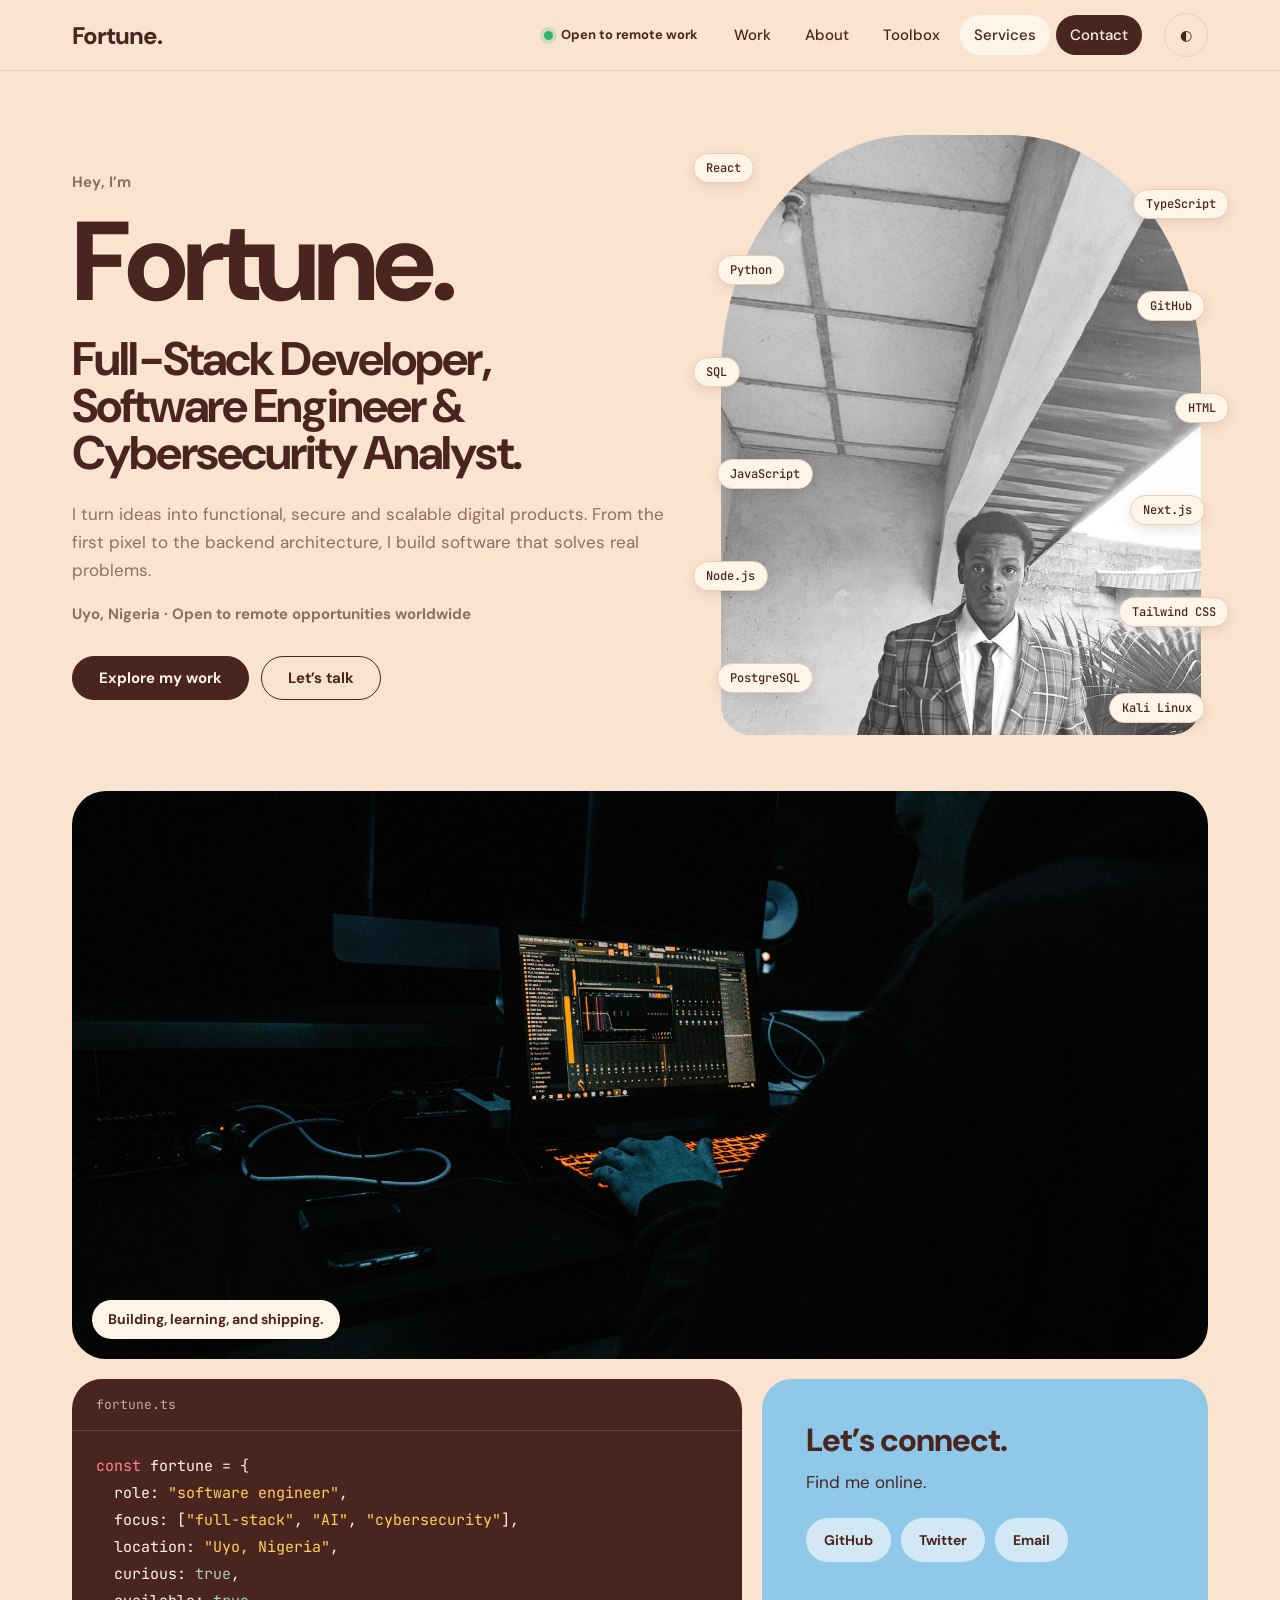
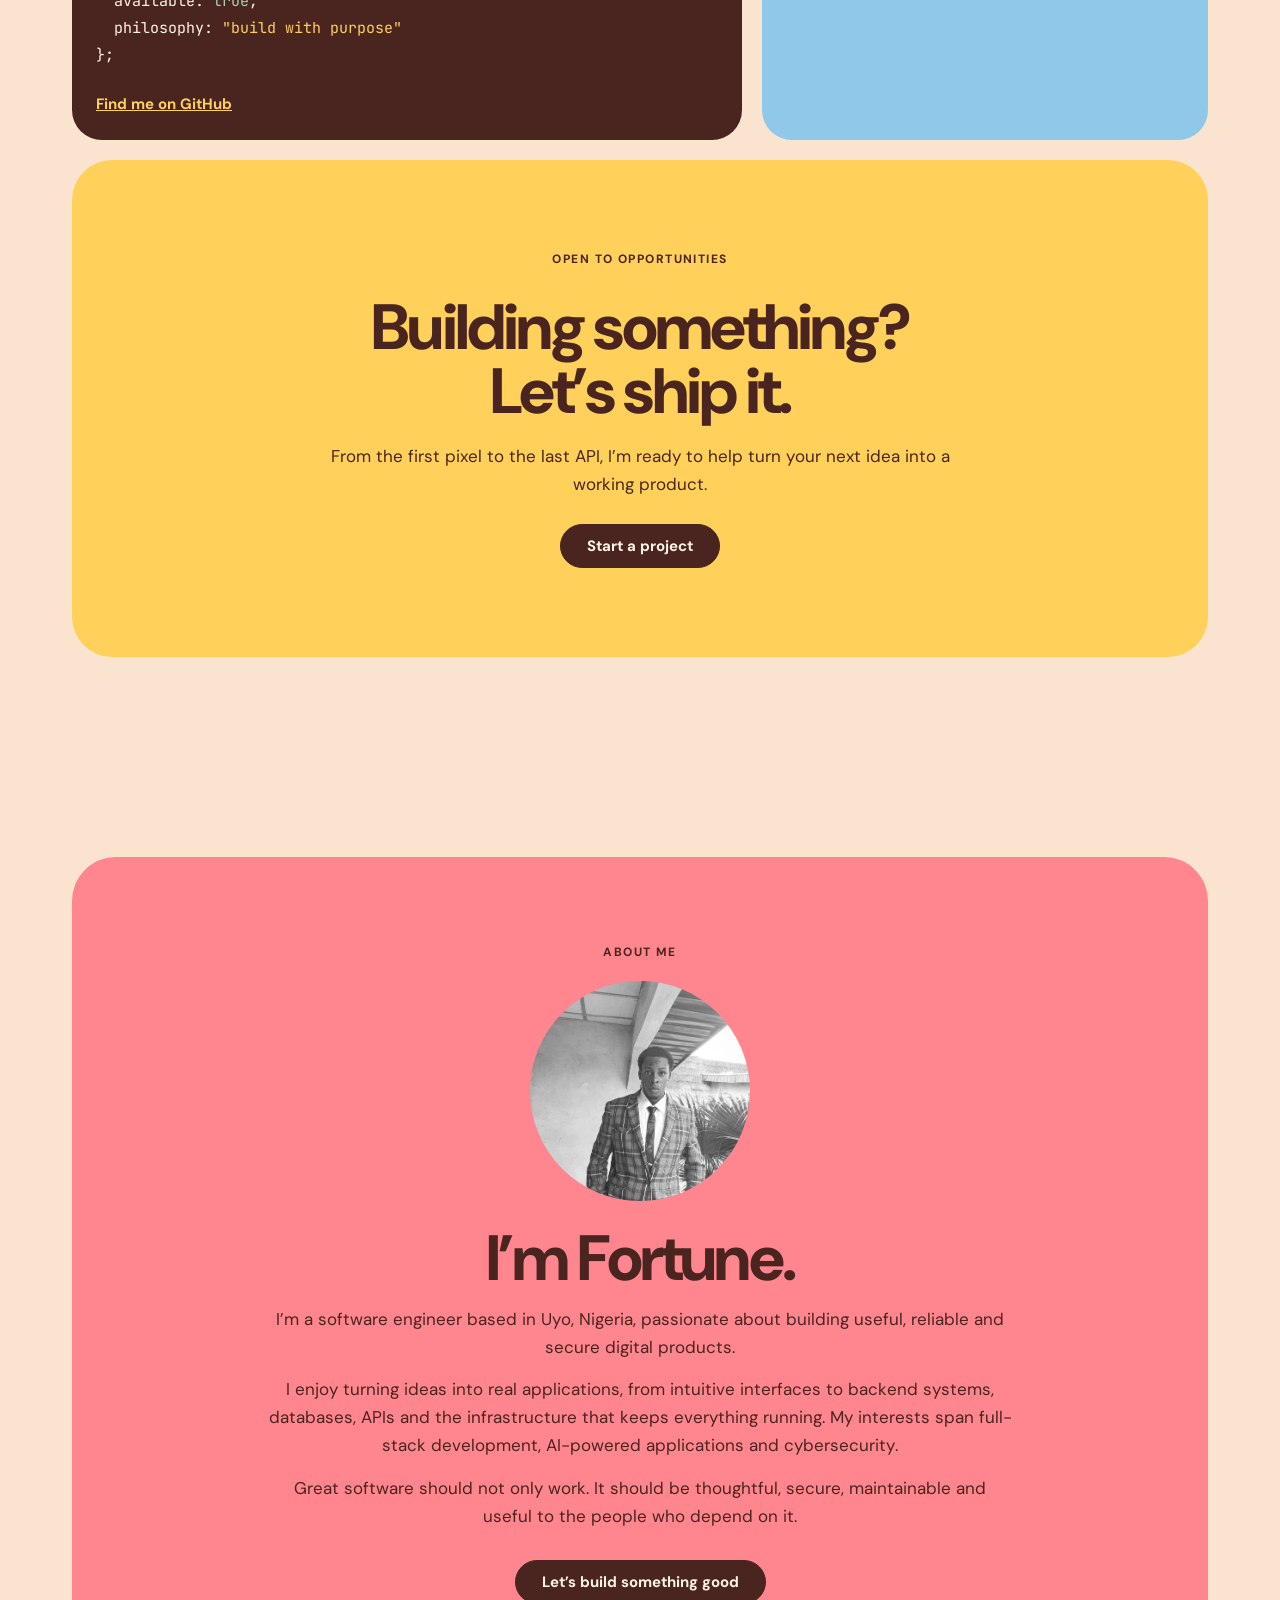
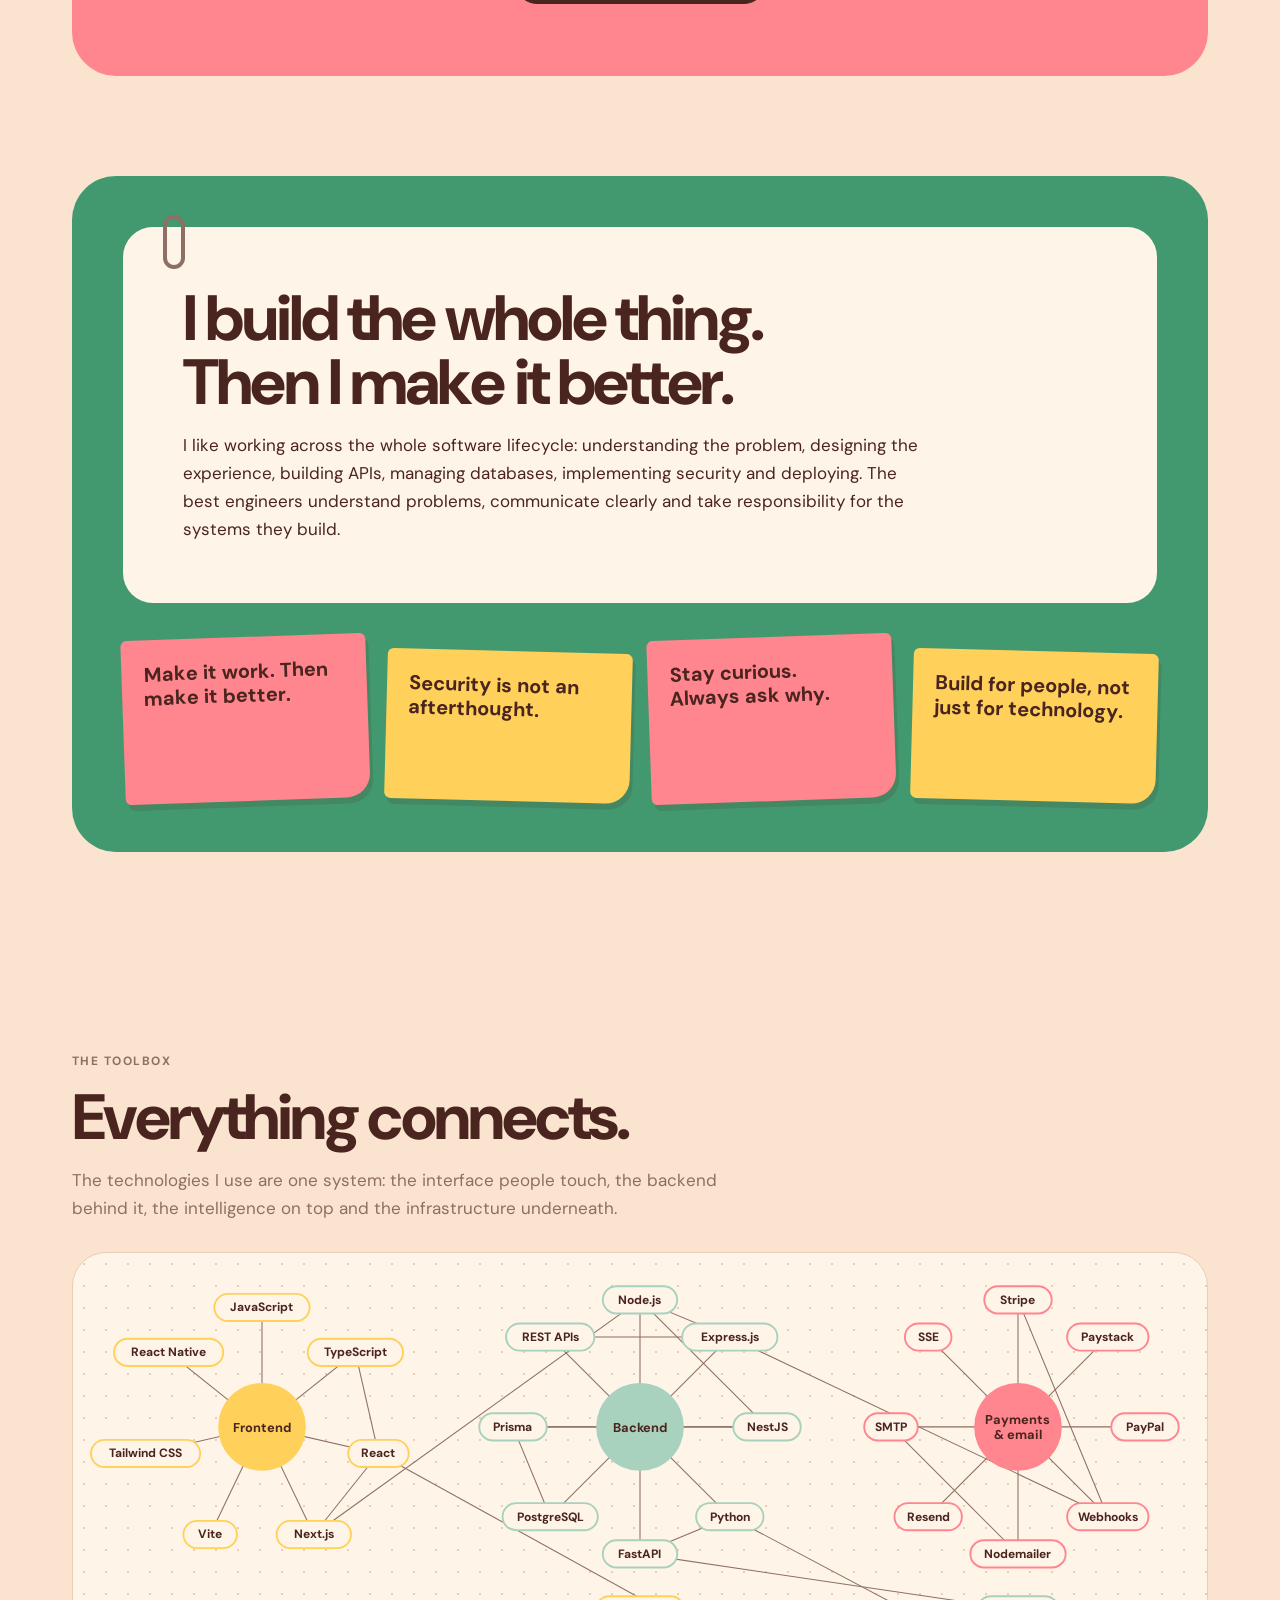
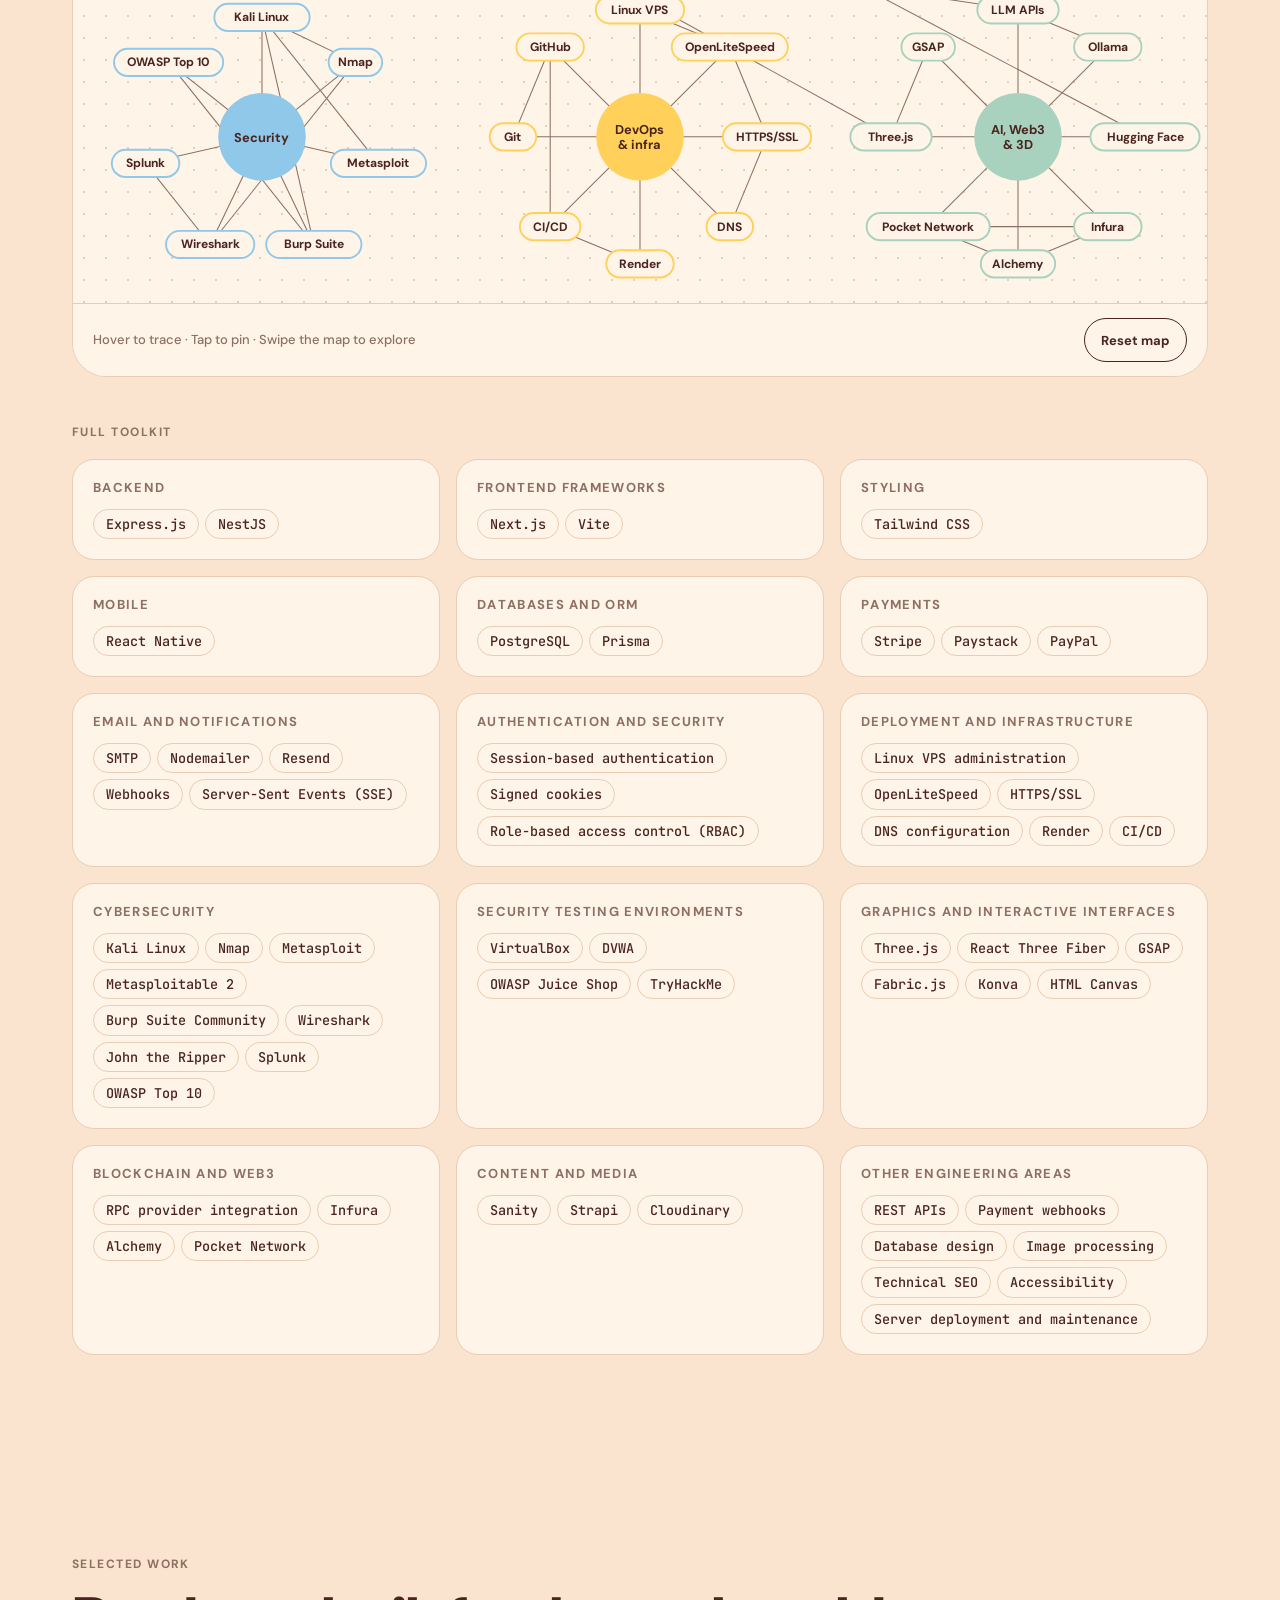
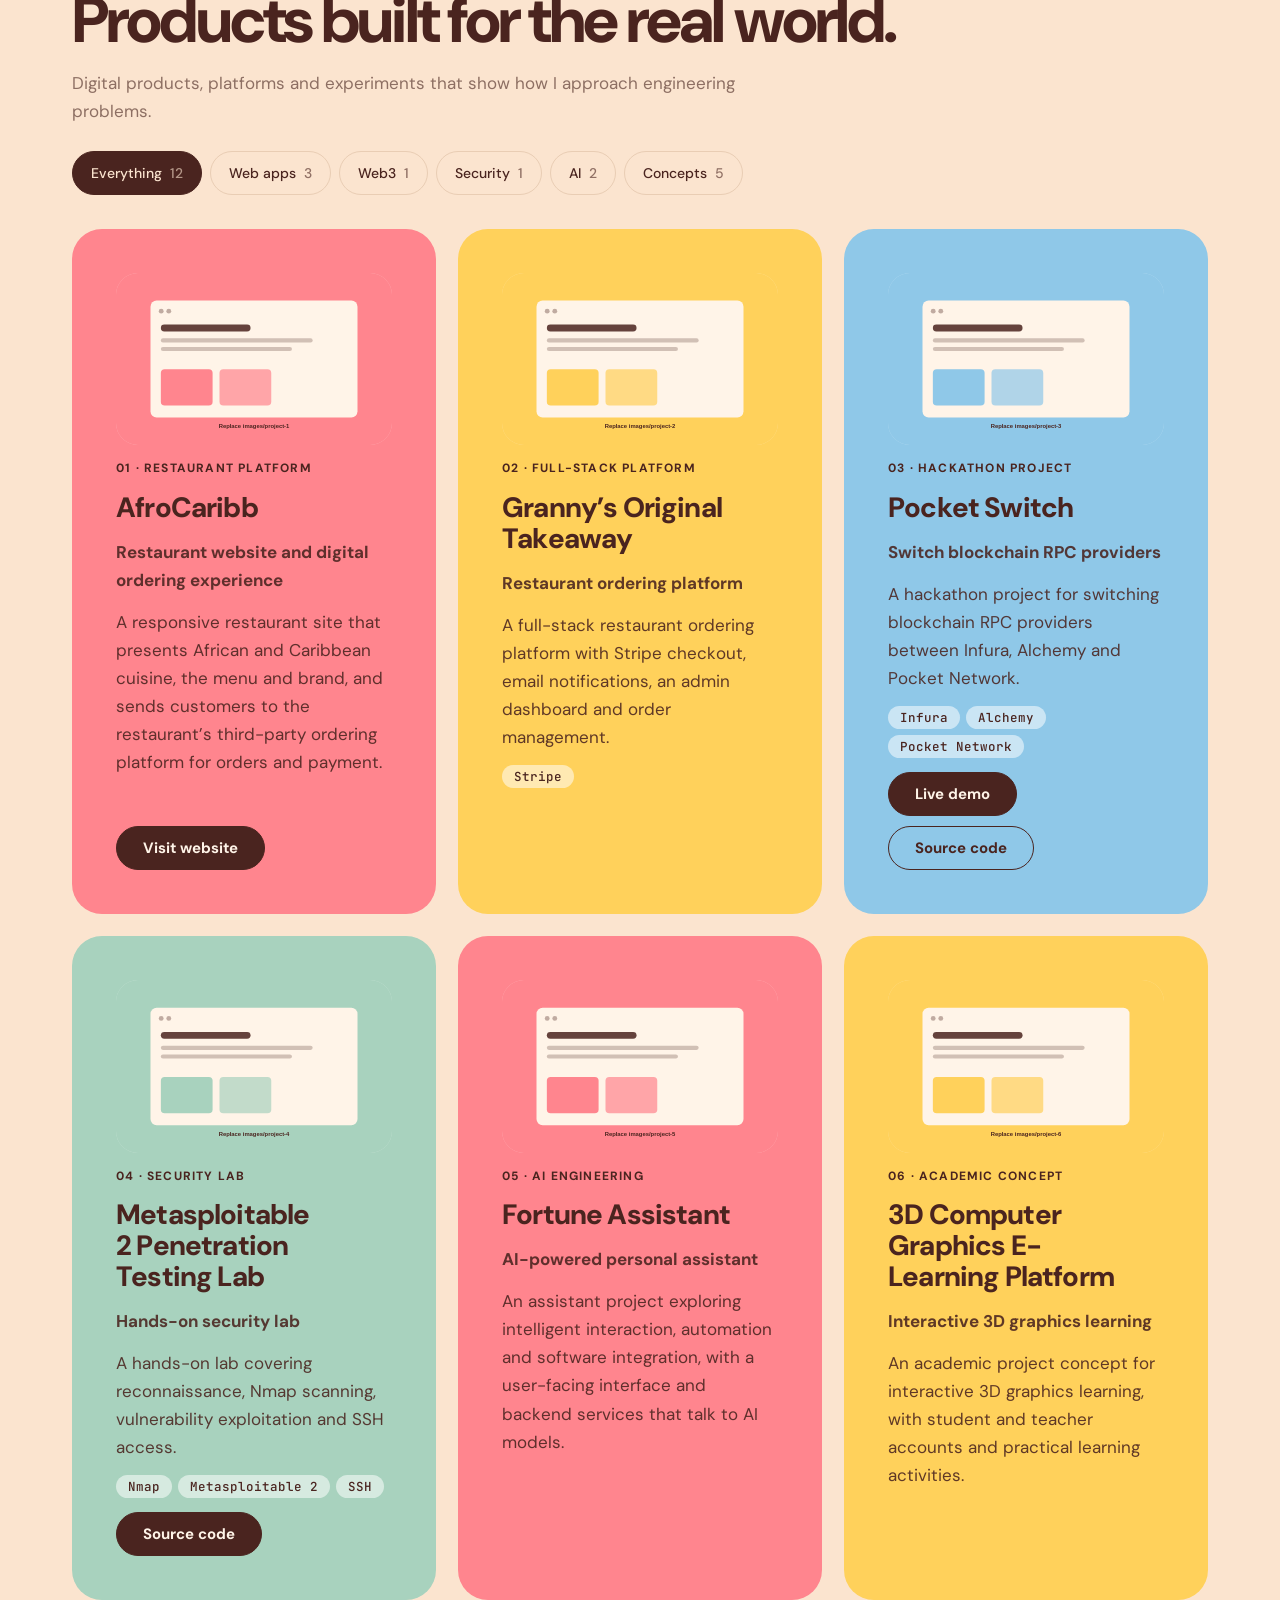
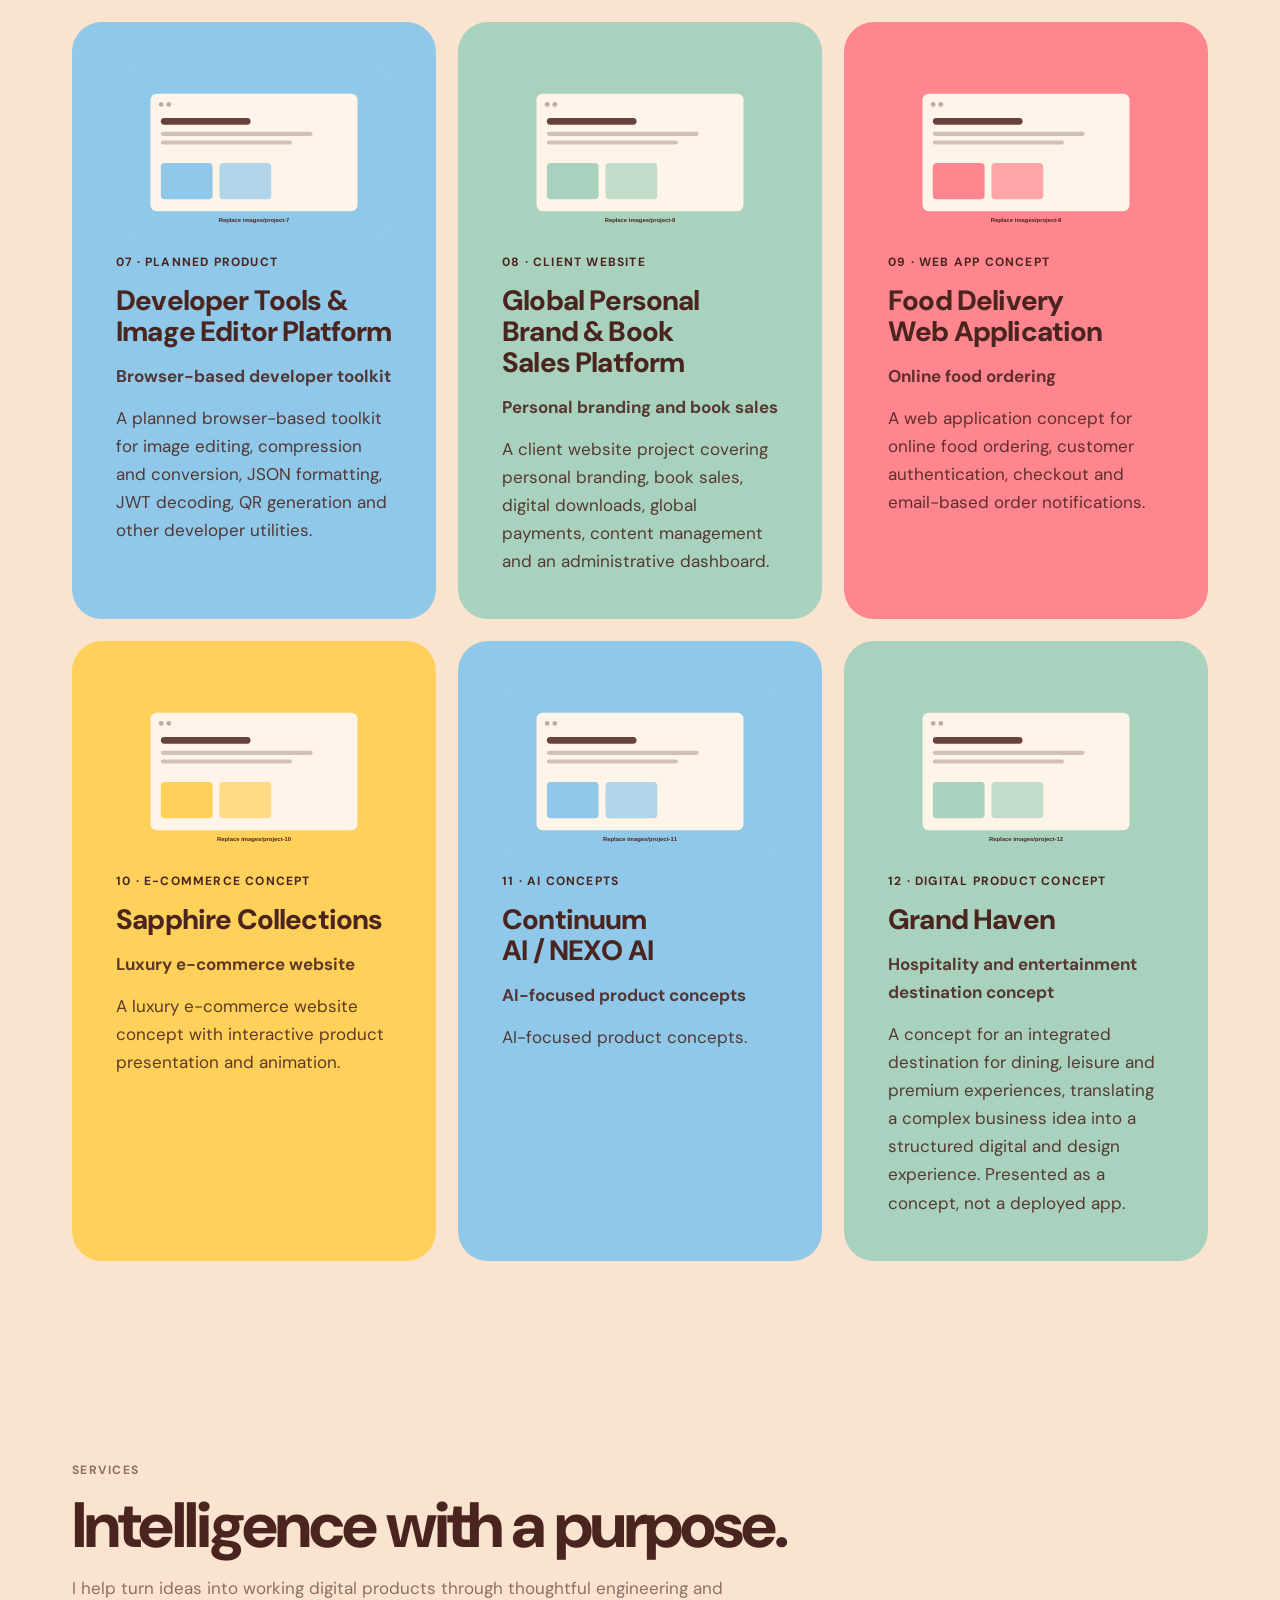
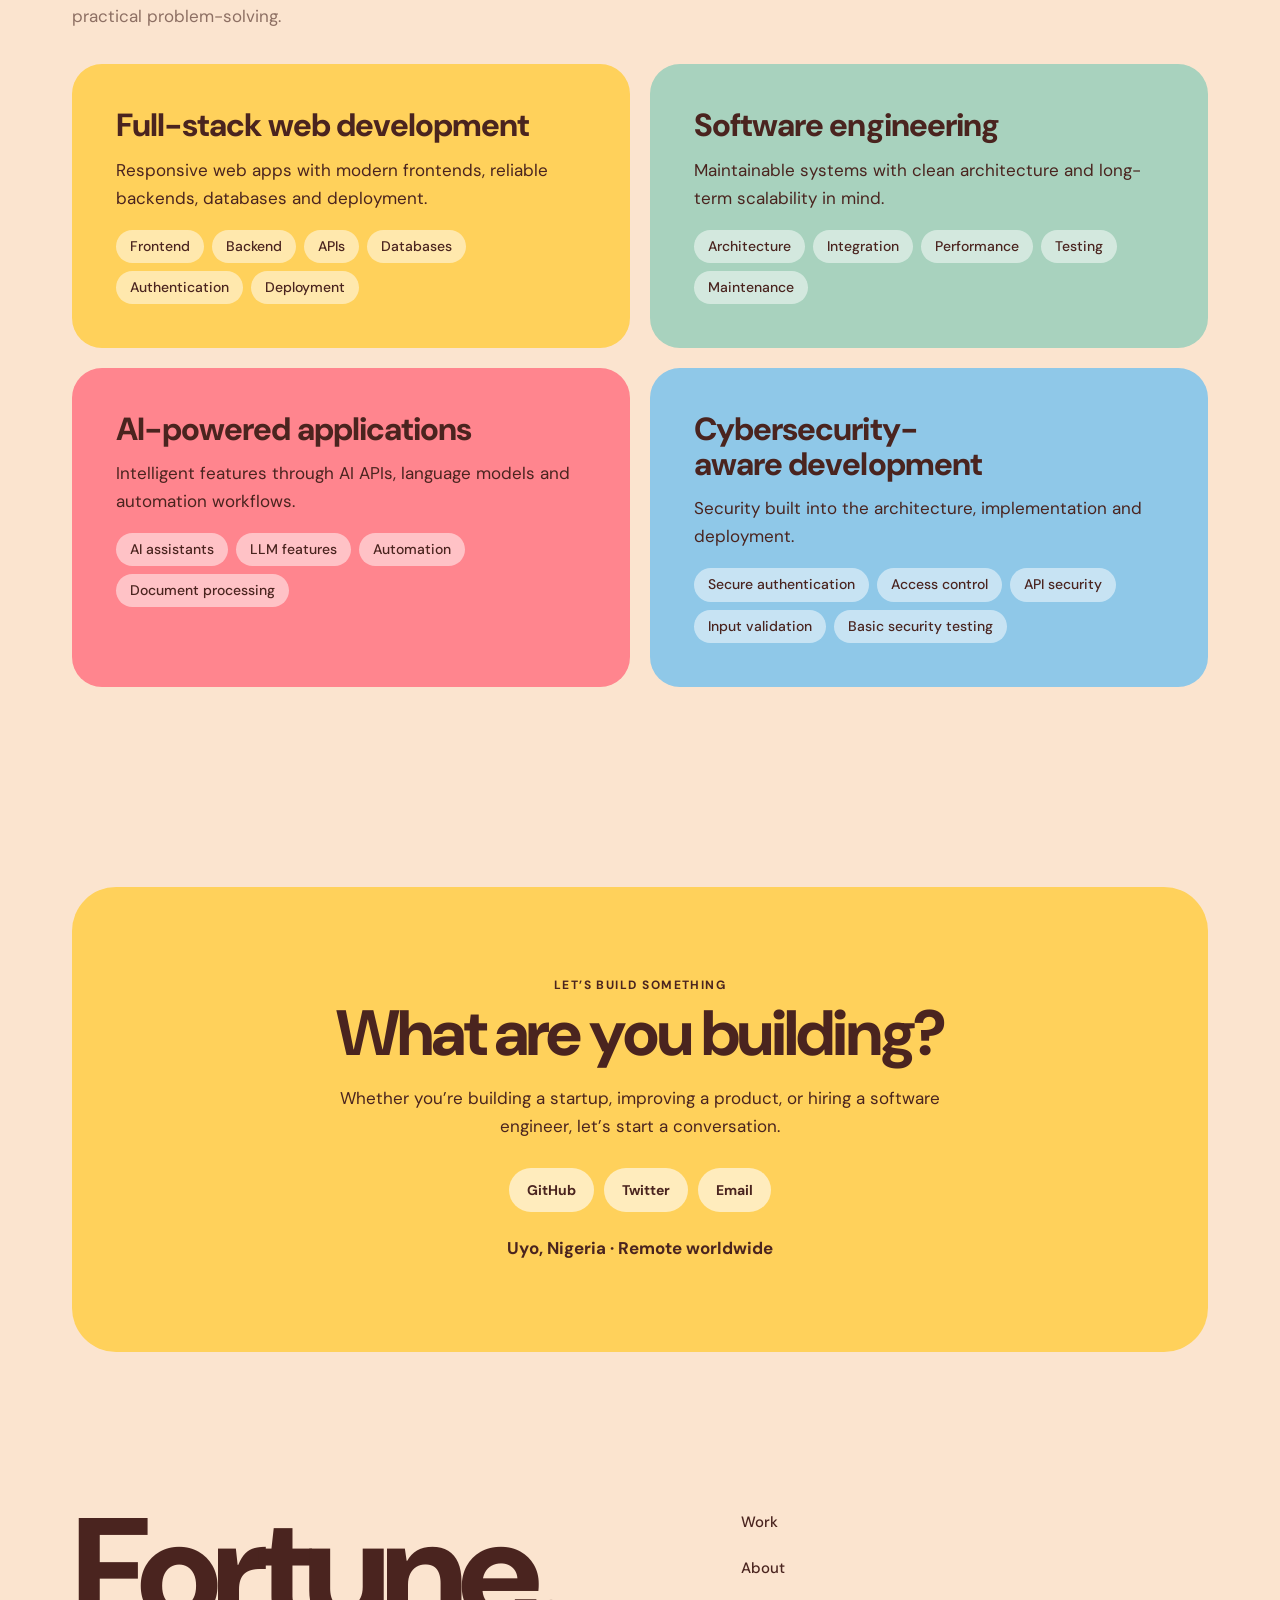
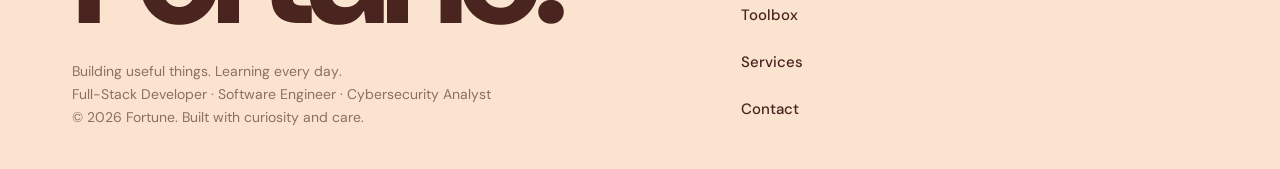
==== index.html @ 926fef52 "updated portfolio" ====
<!DOCTYPE html>
<html lang="en">
<head>
<meta charset="utf-8">
<meta name="viewport" content="width=device-width, initial-scale=1, viewport-fit=cover">
<title>Fortune | Software Engineer & Full-Stack Developer</title>
<meta name="description" content="Fortune is a software engineer based in Uyo, Nigeria, building useful digital products through full-stack development, software engineering, AI, and cybersecurity-aware development.">
<link rel="preconnect" href="https://fonts.googleapis.com">
<link rel="preconnect" href="https://fonts.gstatic.com" crossorigin>
<link href="https://fonts.googleapis.com/css2?family=DM+Sans:ital,opsz,wght@0,9..40,400;0,9..40,500;0,9..40,700;0,9..40,800;1,9..40,700&family=JetBrains+Mono:wght@400;500&display=swap" rel="stylesheet">
<link rel="icon" href="images/favicon.svg" type="image/svg+xml">
<link rel="stylesheet" href="css/styles.css">
</head>
<body>
<header><div class="wrap bar">
<a class="logo" href="#home">Fortune.</a>
<span class="avail"><i class="dot"></i><span class="t">Open to remote work</span></span>
<nav class="top" id="nav"><a href="#work">Work</a><a href="#about">About</a><a href="#toolbox">Toolbox</a><a href="#services">Services</a><a class="hi" href="#contact">Contact</a></nav>
<button class="tbtn" id="theme" aria-label="Toggle dark mode">◐</button>
<button class="menu" id="menu" aria-expanded="false" aria-controls="mp" aria-label="Open menu"><span class="bars" aria-hidden="true"><i></i><i></i><i></i></span></button>
</div></header>
<nav class="mpanel" id="mp" aria-label="Mobile"><a href="#work">Work <span>→</span></a><a href="#about">About <span>→</span></a><a href="#toolbox">Toolbox <span>→</span></a><a href="#services">Services <span>→</span></a><a href="#contact">Contact <span>→</span></a></nav>

<main id="home">
<section class="hero"><div class="wrap">
<div class="hg">
<div>
<p class="meta">Hey, I’m</p>
<h1>Fortune.<small>Full-Stack Developer, Software Engineer & Cybersecurity Analyst.</small></h1>
<p class="lede" style="margin-top:0">I turn ideas into functional, secure and scalable digital products. From the first pixel to the backend architecture, I build software that solves real problems.</p>
<p class="meta" style="margin-top:18px">Uyo, Nigeria · Open to remote opportunities worldwide</p>
<div class="cta"><a class="btn d" href="#work">Explore my work</a><a class="btn" href="#contact">Let’s talk</a></div>
</div>
<div class="pw"><div class="portrait"><img src="images/potrait.jpg" alt="Portrait of Fortune" width="800" height="1000"></div>
<span class="fl" aria-hidden="true">React</span><span class="fl" aria-hidden="true">TypeScript</span><span class="fl" aria-hidden="true">Python</span><span class="fl" aria-hidden="true">GitHub</span><span class="fl" aria-hidden="true">SQL</span><span class="fl" aria-hidden="true">HTML</span><span class="fl" aria-hidden="true">JavaScript</span><span class="fl" aria-hidden="true">Next.js</span><span class="fl" aria-hidden="true">Node.js</span><span class="fl" aria-hidden="true">Tailwind CSS</span><span class="fl" aria-hidden="true">PostgreSQL</span><span class="fl" aria-hidden="true">Kali Linux</span></div>
</div>
<div class="photo" style="margin-top:56px"><img src="images/laptopb.jpg" alt="Fortune working at a laptop" width="1600" height="800"><em>Building, learning, and shipping.</em></div>
<div class="row">
<div class="code"><div class="tab">fortune.ts</div><pre><span class="k">const</span> fortune = {
  role: <span class="s">"software engineer"</span>,
  focus: [<span class="s">"full-stack"</span>, <span class="s">"AI"</span>, <span class="s">"cybersecurity"</span>],
  location: <span class="s">"Uyo, Nigeria"</span>,
  curious: <span class="b">true</span>,
  available: <span class="b">true</span>,
  philosophy: <span class="s">"build with purpose"</span>
};</pre><a data-link="github" href="https://github.com/fortuneiwatt">Find me on GitHub</a></div>
<div class="card" style="background:var(--blue)"><h3>Let’s connect.</h3><p style="margin-top:10px">Find me online.</p><div class="soc" id="soc"></div></div>
</div>
<div class="big"><p class="eyebrow" style="color:var(--ci)">Open to opportunities</p><h2>Building something?<br>Let’s ship it.</h2><p>From the first pixel to the last API, I’m ready to help turn your next idea into a working product.</p><a class="btn d" href="#contact">Start a project</a></div>
</div></section>

<section id="about"><div class="wrap"><div class="about card">
<p class="eyebrow" style="color:var(--ci)">About me</p>
<div class="ap"><img src="images/portraitb.jpg" alt="Black-and-white portrait of Fortune" width="600" height="600"></div>
<h2>I’m Fortune.</h2>
<p>I’m a software engineer based in Uyo, Nigeria, passionate about building useful, reliable and secure digital products.</p>
<p>I enjoy turning ideas into real applications, from intuitive interfaces to backend systems, databases, APIs and the infrastructure that keeps everything running. My interests span full-stack development, AI-powered applications and cybersecurity.</p>
<p>Great software should not only work. It should be thoughtful, secure, maintainable and useful to the people who depend on it.</p>
<div class="cta" style="justify-content:center"><a class="btn d" href="#contact">Let’s build something good</a></div>
</div></div></section>

<section style="padding-top:0"><div class="wrap"><div class="gband">
<div class="letter"><h2>I build the whole thing. Then I make it better.</h2>
<p>I like working across the whole software lifecycle: understanding the problem, designing the experience, building APIs, managing databases, implementing security and deploying. The best engineers understand problems, communicate clearly and take responsibility for the systems they build.</p></div>
<div class="notes"><div class="note">Make it work. Then make it better.</div><div class="note">Security is not an afterthought.</div><div class="note">Stay curious. Always ask why.</div><div class="note">Build for people, not just for technology.</div></div>
</div></div></section>

<section id="toolbox"><div class="wrap">
<p class="eyebrow">The toolbox</p><h2>Everything connects.</h2>
<p class="lede">The technologies I use are one system: the interface people touch, the backend behind it, the intelligence on top and the infrastructure underneath.</p>
<div class="mapbox"><div class="mscroll"><svg class="map" id="map" viewBox="0 0 1000 640" role="group" aria-label="Technology map"></svg></div>
<div class="mhint"><span>Hover to trace · Tap to pin · Swipe the map to explore</span><button class="chip" id="reset">Reset map</button></div></div>
</div></section>

<section id="work"><div class="wrap">
<p class="eyebrow">Selected work</p><h2>Products built for the real world.</h2>
<p class="lede">Digital products, platforms and experiments that show how I approach engineering problems.</p>
<div class="pgrid" id="pg"></div>
</div></section>

<section id="services"><div class="wrap">
<p class="eyebrow">Services</p><h2>Intelligence with a purpose.</h2>
<p class="lede">I help turn ideas into working digital products through thoughtful engineering and practical problem-solving.</p>
<div class="sgrid" id="sg"></div>
</div></section>

<section id="contact"><div class="wrap"><div class="contact">
<p class="eyebrow" style="color:var(--ci)">Let’s build something</p>
<h2>What are you building?</h2>
<p>Whether you’re building a startup, improving a product, or hiring a software engineer, let’s start a conversation.</p>
<div class="soc" id="soc2"></div>
<p style="margin-top:22px;font-weight:700">Uyo, Nigeria · Remote worldwide</p>
</div></div></section>
</main>

<footer><div class="wrap"><div><div class="big2">Fortune.</div><small>Building useful things. Learning every day.<br>Full-Stack Developer · Software Engineer · Cybersecurity Analyst<br>© 2026 Fortune. Built with curiosity and care.</small></div>
<nav><a href="#work">Work</a><a href="#about">About</a><a href="#toolbox">Toolbox</a><a href="#services">Services</a><a href="#contact">Contact</a></nav></div></footer>

<script src="js/main.js" defer></script>
</body>
</html>
---- css/styles.css ----
:root{--bg:#FBE4CF;--surface:#FFF4E8;--ink:#4A241F;--mute:#8D6F63;--line:#E9CDB4;--pink:#FF858E;--yel:#FFD15B;--grn:#42996F;--mint:#A8D2BE;--blue:#8FC8E8;--ci:#4A241F;--cc:#FFF4E8;
--sans:"DM Sans",system-ui,sans-serif;--mono:"JetBrains Mono",ui-monospace,monospace;--w:1200px;
box-sizing:border-box;padding-bottom:env(safe-area-inset-bottom,0px)}
@media(prefers-color-scheme:dark){:root:not([data-theme="light"]){--bg:#1d100e;--surface:#2b1916;--ink:#FFF0E2;--mute:#c4a99b;--line:#4a2e29}}
:root[data-theme="dark"]{--bg:#1d100e;--surface:#2b1916;--ink:#FFF0E2;--mute:#c4a99b;--line:#4a2e29}
*,*::before,*::after{box-sizing:border-box}
html{scroll-behavior:smooth;scroll-padding-top:calc(84px + env(safe-area-inset-top,0px));height:100%}
body{margin:0;background:var(--bg);color:var(--ink);font:400 17px/1.65 var(--sans);-webkit-font-smoothing:antialiased;min-height:100%;overflow-x:hidden}
body::before{content:"";position:fixed;inset:0 0 auto;height:env(safe-area-inset-top,0px);z-index:40;background:var(--bg)}
a{color:inherit}img,svg{max-width:100%}p{margin:0}
h1,h2,h3{margin:0;font-weight:800;line-height:1;letter-spacing:-.045em}
h2{font-size:clamp(34px,6vw,64px)}h3{font-size:clamp(24px,3vw,32px);letter-spacing:-.03em;line-height:1.1}
.wrap{max-width:var(--w);margin:0 auto;padding:0 20px}
section{padding:clamp(48px,8vw,100px) 0}
.eyebrow{font-size:12px;font-weight:700;letter-spacing:.12em;text-transform:uppercase;color:var(--mute);margin-bottom:14px}
.lede{color:var(--mute);max-width:58ch;margin-top:16px}
:focus-visible{outline:3px solid var(--ink);outline-offset:3px;border-radius:8px}
.btn{display:inline-flex;align-items:center;justify-content:center;gap:8px;min-height:48px;padding:0 26px;border-radius:999px;border:1.5px solid var(--ink);background:none;color:var(--ink);font:700 15px var(--sans);text-decoration:none;cursor:pointer;transition:transform .2s,background .2s}
.btn:hover{transform:translateY(-2px)}.btn.d{background:var(--ci);color:var(--cc);border-color:var(--ci)}
.btn.off{opacity:.55;border-style:dashed;cursor:not-allowed}
.card{border-radius:30px;padding:clamp(24px,4vw,44px);color:var(--ci);transition:transform .25s}
.card:hover{transform:translateY(-4px)}
/* header */
header{position:sticky;top:env(safe-area-inset-top,0px);z-index:30;background:var(--bg);border-bottom:1px solid var(--line)}
.bar{display:flex;align-items:center;gap:22px;height:70px}
.logo{font:800 24px var(--sans);letter-spacing:-.04em;text-decoration:none;margin-right:auto}
nav{display:flex;gap:6px}nav a{text-decoration:none;font-weight:500;font-size:15px;padding:8px 14px;border-radius:999px}
nav a:hover,nav a.on{background:var(--surface)}nav a.hi{background:var(--ci);color:var(--cc)}
.avail{display:flex;align-items:center;gap:8px;font-size:13px;font-weight:700}
.dot{width:9px;height:9px;border-radius:50%;background:#2fb36a;box-shadow:0 0 0 4px #2fb36a33}
.tbtn,.menu{background:none;border:1.5px solid var(--line);border-radius:999px;height:42px;min-width:42px;color:var(--ink);cursor:pointer;font:700 14px var(--sans)}
.menu{display:none;padding:0 18px;border-color:var(--ink)}
.mpanel{display:none}
/* hero */
.hero{padding-top:clamp(28px,5vw,64px)}
.hg{display:grid;grid-template-columns:1.1fr .9fr;gap:40px;align-items:center}
.meta{font-weight:700;font-size:15px;color:var(--mute)}
h1{font-size:clamp(52px,9vw,112px);margin:12px 0 22px}
h1 small{display:block;font-size:.42em;letter-spacing:-.04em;margin-top:18px;font-weight:700}
.cta{display:flex;gap:12px;flex-wrap:wrap;margin-top:30px}
.pw{position:relative;max-width:480px;margin-inline:auto;width:100%}
.portrait{aspect-ratio:4/5;border-radius:40% 40% 30px 30px;background:var(--yel);display:grid;place-items:center;color:var(--ci);font-weight:700;text-align:center;padding:20px}
.portrait span,.slot span{border:2px dashed currentColor;padding:10px 16px;border-radius:14px;font-size:14px}
.fl{position:absolute;background:var(--surface);border:1px solid var(--line);border-radius:999px;padding:8px 14px;font:500 13px var(--mono);animation:fl 5s ease-in-out infinite}
.fl:nth-of-type(1){top:6%;left:-4%}.fl:nth-of-type(2){top:22%;right:-6%;animation-delay:-1s}.fl:nth-of-type(3){bottom:30%;left:-8%;animation-delay:-2s}.fl:nth-of-type(4){bottom:10%;right:-3%;animation-delay:-3s}
@keyframes fl{50%{transform:translateY(-8px)}}
.photo{aspect-ratio:16/8;border-radius:34px;background:var(--mint);display:grid;place-items:center;position:relative;color:var(--ci);font-weight:700}
.photo em{position:absolute;left:20px;bottom:20px;background:var(--surface);color:var(--ink);font-style:normal;font-size:14px;padding:8px 16px;border-radius:999px}
.row{display:grid;grid-template-columns:1.2fr .8fr;gap:20px;margin-top:20px}
.code{background:var(--ink);color:#FFF4E8;font:400 15px/1.8 var(--mono);border-radius:30px;padding:0}
:root:not([data-theme="dark"]) .code{background:#4A241F}
.code .tab{padding:14px 24px;border-bottom:1px solid #ffffff22;color:#c9aa9c;font-size:13px}
.code pre{margin:0;padding:22px 24px;overflow-x:auto;font:inherit}
.k{color:#FF858E}.s{color:#FFD15B}.b{color:#A8D2BE}.c{color:#c9aa9c}
.code a{display:inline-block;margin:0 24px 22px;color:#FFD15B;font-weight:700;font-family:var(--sans)}
.soc{display:flex;gap:10px;flex-wrap:wrap;margin-top:22px}
.soc a{min-height:44px;padding:0 18px;border-radius:999px;background:#ffffff99;display:inline-flex;align-items:center;font-weight:700;font-size:14px;text-decoration:none;color:var(--ci)}
.soc a.off{border:1.5px dashed var(--ci);background:none;opacity:.7}
.big{background:var(--yel);text-align:center;padding:clamp(40px,7vw,90px) 24px;margin-top:20px;border-radius:40px}
.big h2{margin:6px 0 18px}.big p{max-width:52ch;margin:0 auto 26px}
/* about */
.about{background:var(--pink);text-align:center;border-radius:44px;padding:clamp(32px,6vw,72px) clamp(20px,5vw,64px)}
.ap{width:clamp(150px,22vw,220px);aspect-ratio:1;border-radius:50%;background:var(--yel);margin:18px auto 26px;display:grid;place-items:center;font-weight:700;font-size:13px;padding:14px}
.about p{max-width:62ch;margin:14px auto 0}
.about h2{margin-top:6px}
/* principles */
.gband{background:var(--grn);border-radius:44px;padding:clamp(20px,4vw,56px)}
.letter{background:#FFF4E8;color:#4A241F;border-radius:30px;padding:clamp(24px,5vw,60px);position:relative}
.letter::before{content:"";position:absolute;top:-12px;left:40px;width:22px;height:54px;border:4px solid #8D6F63;border-radius:12px}
.letter h2{max-width:14ch}.letter p{max-width:62ch;margin-top:16px}
.notes{display:grid;grid-template-columns:repeat(4,1fr);gap:18px;margin-top:34px}
.note{padding:22px;min-height:150px;border-radius:6px 6px 24px 6px;font-weight:700;font-size:20px;line-height:1.2;color:#4A241F;box-shadow:3px 6px 0 #4A241F26}
.note:nth-child(odd){background:var(--pink);transform:rotate(-2deg)}.note:nth-child(even){background:var(--yel);transform:rotate(1.5deg);margin-top:14px}
/* toolbox */
.mapbox{background:var(--surface);border:1px solid var(--line);border-radius:34px;overflow:hidden;margin-top:30px;background-image:radial-gradient(var(--line) 1.4px,transparent 1.4px);background-size:22px 22px}
.mscroll{overflow-x:auto;-webkit-overflow-scrolling:touch}
svg.map{display:block;width:100%;min-width:780px;height:auto}
.mhint{display:flex;justify-content:space-between;align-items:center;gap:12px;flex-wrap:wrap;padding:14px 20px;border-top:1px solid var(--line);font-size:13px;color:var(--mute);font-weight:500;background:var(--surface)}
.chip{border:1.5px solid var(--ink);background:none;border-radius:999px;padding:6px 16px;font:700 13px var(--sans);color:var(--ink);cursor:pointer;min-height:36px}
.map [data-id]{cursor:pointer;transition:opacity .2s}.map .dim{opacity:.14}.map line{stroke:var(--mute);stroke-width:1.4;transition:opacity .2s,stroke-width .2s}
.map line.hl{stroke:var(--ink);stroke-width:2.6}.map text{font:700 13px var(--sans);fill:var(--ink);text-anchor:middle;dominant-baseline:central;pointer-events:none}
.map .cn text{fill:#4A241F;font-size:15px}.map .pin rect,.map .pin circle{stroke:var(--ink);stroke-width:3}
/* projects */
.pgrid{display:grid;grid-template-columns:repeat(2,1fr);gap:22px;margin-top:34px}
.pc{display:flex;flex-direction:column;gap:14px}
.pc:nth-child(1){background:var(--pink)}.pc:nth-child(2){background:var(--yel)}.pc:nth-child(3){background:var(--blue);grid-column:1/-1}
.slot{aspect-ratio:16/10;border-radius:22px;background:#ffffff66;display:grid;place-items:center;font-weight:700;color:var(--ci)}
.pc:nth-child(3) .slot{aspect-ratio:16/6}
.pc .cat{font-size:12px;font-weight:700;letter-spacing:.1em;text-transform:uppercase}
.pc p{opacity:.88}.pc .note2{font-size:13px;font-style:italic;opacity:.7}
.pl{display:flex;gap:10px;flex-wrap:wrap;margin-top:auto}
.tags{display:flex;gap:6px;flex-wrap:wrap}.tags span{background:#ffffff88;border-radius:999px;padding:3px 12px;font:500 12.5px var(--mono)}
/* services */
.sgrid{display:grid;grid-template-columns:repeat(2,1fr);gap:20px;margin-top:34px}
.sv:nth-child(1){background:var(--yel)}.sv:nth-child(2){background:var(--mint)}.sv:nth-child(3){background:var(--pink)}.sv:nth-child(4){background:var(--blue)}
.sv p{margin:12px 0 18px}.sv ul{margin:0;padding:0;list-style:none;display:flex;flex-wrap:wrap;gap:8px}.sv li{background:#ffffff80;border-radius:999px;padding:5px 14px;font-size:14px;font-weight:500}
/* contact */
.contact{background:var(--yel);border-radius:44px;text-align:center;padding:clamp(40px,7vw,90px) 22px}
.contact h2{margin:6px 0 18px}.contact p{max-width:56ch;margin:0 auto}
.contact .soc{justify-content:center;margin-top:28px}
footer{padding:50px 0 calc(40px + env(safe-area-inset-bottom,0px))}
footer .wrap{display:grid;grid-template-columns:1.3fr 1fr;gap:30px;align-items:end}
footer .big2{font-size:clamp(60px,12vw,150px);font-weight:800;letter-spacing:-.06em;line-height:.9}
footer small{display:block;color:var(--mute);font-size:14px;margin-top:20px}
footer nav{flex-direction:column;align-items:flex-start}
@media(max-width:900px){
nav.top,.avail span.t,.bar>.hi{display:none}.menu{display:block}
.mpanel.open{display:flex;flex-direction:column;position:fixed;inset:calc(71px + env(safe-area-inset-top,0px)) 0 0;background:var(--bg);z-index:29;padding:12px 20px;overflow:auto}
.mpanel a{display:flex;justify-content:space-between;padding:20px 4px;border-bottom:1px solid var(--line);font:700 26px var(--sans);letter-spacing:-.03em;text-decoration:none}
.hg,.row,footer .wrap{grid-template-columns:1fr}.pw{order:-1;max-width:340px}
.notes{grid-template-columns:repeat(2,1fr)}
}
@media(max-width:640px){.pgrid,.sgrid{grid-template-columns:1fr}.pc:nth-child(3){grid-column:auto}.photo{aspect-ratio:4/3}.note{font-size:17px;min-height:120px;padding:16px}.fl{font-size:11px;padding:6px 10px}}
@media(prefers-reduced-motion:reduce){.fl{animation:none}html{scroll-behavior:auto}.card,.btn{transition:none}}

/* ================= Responsive refinements ================= */
img{display:block}
h1,h2,h3{text-wrap:balance}
.wrap{padding-inline:clamp(16px,4vw,32px)}
.portrait,.ap,.slot,.photo,.gband{overflow:hidden}
.portrait,.ap{padding:0}
.portrait img,.ap img,.slot img{width:100%;height:100%;object-fit:cover}
.photo>img{position:absolute;inset:0;width:100%;height:100%;object-fit:cover}
.photo em{z-index:1}
.btn,.chip,.soc a,.tbtn,.menu{min-height:44px}
.chip{display:inline-flex;align-items:center}
@media(min-width:1440px){:root{--w:1280px}body{font-size:18px}}
@media(max-width:1100px){.hg{gap:28px}.notes{gap:14px}.note{font-size:18px}}
@media(max-width:900px){
.bar{gap:14px}
.hg{gap:34px}.pw{margin-bottom:8px}
.fl:nth-of-type(1){top:4%;left:0}.fl:nth-of-type(2){top:18%;right:0;left:auto}.fl:nth-of-type(3){bottom:26%;left:0}.fl:nth-of-type(4){bottom:8%;right:0;left:auto}
.photo{aspect-ratio:16/9}.code pre{font-size:14px}
footer .wrap{gap:26px}footer nav{flex-direction:row;flex-wrap:wrap}
.pgrid,.sgrid{gap:18px}
}
@media(max-width:640px){
section{padding-block:48px}
.logo{font-size:21px}.bar{height:64px}
.mpanel.open{inset:calc(65px + env(safe-area-inset-top,0px)) 0 0}
.mpanel a{font-size:24px;padding:18px 2px}
h1{margin-bottom:18px}
.card,.big,.contact,.about,.gband{border-radius:28px}
.card{padding:22px}.big,.contact{padding:44px 20px}.about{padding:32px 20px}.gband{padding:14px}
.letter{padding:28px 20px 24px;border-radius:22px}.letter::before{left:24px}
.notes{grid-template-columns:1fr 1fr;gap:12px}.note{font-size:16px;min-height:112px;padding:14px}
.code pre{font-size:12.5px;padding:18px}.code .tab{padding:12px 18px}.code a{margin:0 18px 18px}
.row{gap:16px}
.cta{flex-direction:column}.cta .btn{width:100%}
.soc a{flex:1 1 calc(50% - 10px);justify-content:center}
.photo{aspect-ratio:4/3;border-radius:24px}.photo em{left:12px;bottom:12px;font-size:13px}
svg.map{min-width:700px}
.mhint{flex-direction:column;align-items:flex-start;padding:14px 16px}
.pgrid,.sgrid{gap:16px}.pc .slot{border-radius:16px}
.fl{font-size:11px;padding:5px 10px}
footer .big2{font-size:clamp(56px,20vw,96px)}
}
@media(max-width:380px){
body{font-size:16px}
.notes{grid-template-columns:1fr}.note:nth-child(n){transform:rotate(-1deg);margin-top:0;min-height:0}
.fl:nth-of-type(n+3){display:none}
.avail{display:none}
}
@media(max-height:480px) and (orientation:landscape){.mpanel a{padding:12px 2px;font-size:20px}}
@media(hover:none){.card:hover,.btn:hover{transform:none}}


/* ================= Hamburger menu ================= */
.tbtn{width:44px;padding:0}
.menu{width:44px;height:44px;padding:0;align-items:center;justify-content:center}
@media(max-width:900px){.menu{display:inline-flex}}
.bars{position:relative;display:block;width:20px;height:14px}
.bars i{position:absolute;left:0;width:100%;height:2px;border-radius:2px;background:currentColor;transition:transform .35s cubic-bezier(.34,1.5,.5,1),opacity .2s,top .3s}
.bars i:nth-child(1){top:0}.bars i:nth-child(2){top:6px}.bars i:nth-child(3){top:12px}
.menu[aria-expanded="true"] .bars i:nth-child(1){top:6px;transform:rotate(45deg)}
.menu[aria-expanded="true"] .bars i:nth-child(2){opacity:0;transform:scaleX(.2)}
.menu[aria-expanded="true"] .bars i:nth-child(3){top:6px;transform:rotate(-45deg)}
body.lock{overflow:hidden}

/* ================= Scroll reveal ================= */
.sr{position:absolute;width:1px;height:1px;overflow:hidden;clip:rect(0 0 0 0);white-space:nowrap}
.w{display:inline-block}
.ch{display:inline-block;opacity:0;transform:scale(.2) translateY(.6em);transition:opacity .45s ease,transform .75s cubic-bezier(.34,1.8,.5,1);transition-delay:calc(var(--i) * var(--st,20ms))}
.in .ch{opacity:1;transform:none}
.rv{opacity:0;scale:.93;transition:opacity .7s ease,scale .85s cubic-bezier(.34,1.4,.5,1),transform .25s}
.rv.in{opacity:1;scale:1}
@media(prefers-reduced-motion:reduce){.ch,.rv{opacity:1!important;transform:none!important;scale:1!important;transition:none!important}}

/* ================= Thorough responsiveness ================= */
html{-webkit-text-size-adjust:100%}
body{overflow-wrap:break-word}
.wrap{padding-left:max(clamp(16px,4vw,32px),env(safe-area-inset-left,0px));padding-right:max(clamp(16px,4vw,32px),env(safe-area-inset-right,0px))}
@media(min-width:641px) and (max-width:900px){.pw{max-width:420px}.hero .lede{max-width:none}}
@media(max-width:900px){svg.map{min-width:820px}.hero h1 small{font-size:.4em}}
@media(max-width:640px){svg.map{min-width:900px}.pc:nth-child(3) .slot{aspect-ratio:16/10}.hero{padding-top:18px}.eyebrow{margin-bottom:10px}.lede{margin-top:12px}}
@media(max-width:380px){h2{font-size:32px}h1{font-size:48px}.card{padding:18px}.btn{padding:0 18px}.tag{font-size:13px}}
@media(min-width:1800px){:root{--w:1360px}}

/* grid children must be allowed to shrink (prevents overflow from the code card) */
.row>*,.hg>*,.pgrid>*,.sgrid>*,footer .wrap>*{min-width:0}
@media(max-width:900px){.row,.hg,footer .wrap{grid-template-columns:minmax(0,1fr)}}

/* mobile menu rows: flat dividers, no pill shape */
.mpanel a{border-radius:0;background:none}
.mpanel a:hover,.mpanel a:focus-visible{background:var(--surface)}
.mpanel a:last-child{border-bottom:0}


/* ================= Projects: filters and 3-column grid ================= */
.chips{display:flex;gap:8px;flex-wrap:wrap;margin-top:26px}
.chips .chip{min-height:44px;padding:0 18px;font-weight:500;font-size:14px;border-color:var(--line)}
.chip b{opacity:.6;font-weight:500;margin-left:8px}
.chip[aria-pressed="true"]{background:var(--ink);color:var(--bg);border-color:var(--ink)}
.pgrid{grid-template-columns:repeat(3,minmax(0,1fr))}
.pgrid .card,.pgrid .pc:nth-child(n){margin-top:0;grid-column:auto}
.pc:nth-child(n) .slot{aspect-ratio:16/10}
.pc h3{font-size:clamp(22px,2.2vw,28px)}
@media(max-width:1100px){.pgrid{grid-template-columns:repeat(2,minmax(0,1fr))}}
@media(max-width:640px){.pgrid{grid-template-columns:minmax(0,1fr)}}

/* ================= Toolbox map: larger labels, full toolkit ================= */
.map text{font-size:16px}.map .cn text{font-size:17px}
@media(max-width:900px){svg.map{min-width:1100px}}
@media(max-width:640px){svg.map{min-width:1150px}}
.kit{display:grid;grid-template-columns:repeat(3,minmax(0,1fr));gap:16px;margin-top:16px}
.kg{background:var(--surface);border:1px solid var(--line);border-radius:22px;padding:20px}
.kg h3{font-size:13px;letter-spacing:.1em;text-transform:uppercase;color:var(--mute);line-height:1.3;margin-bottom:12px;font-weight:700}
.kg ul{list-style:none;margin:0;padding:0;display:flex;flex-wrap:wrap;gap:6px}
.kg li{border:1px solid var(--line);border-radius:999px;padding:4px 12px;font:500 13.5px/1.5 var(--mono)}
@media(max-width:1000px){.kit{grid-template-columns:repeat(2,minmax(0,1fr))}}
@media(max-width:640px){.kit{grid-template-columns:minmax(0,1fr)}}


/* ================= Floating tech chips around the portrait (12, all screen sizes) ================= */
.pw{--o:0px;--s:24px}
.pw .fl:nth-of-type(n){display:inline-flex;align-items:center;z-index:2;white-space:nowrap;pointer-events:none;box-shadow:0 4px 12px #4a241f1f;font-size:12px;padding:6px 12px;animation-duration:6s}
/* odd chips hug the left edge, even chips the right edge */
.pw .fl:nth-of-type(odd){left:calc(var(--o) + var(--x,0px));right:auto}
.pw .fl:nth-of-type(even){right:calc(var(--o) + var(--x,0px));left:auto}
.pw .fl:nth-of-type(4n+3),.pw .fl:nth-of-type(4n+4){--x:var(--s)}
.pw .fl:nth-of-type(4n+1),.pw .fl:nth-of-type(4n+2){--x:0px}
/* vertical rhythm: six chips down each side */
.pw .fl:nth-of-type(1){top:3%}.pw .fl:nth-of-type(3){top:20%}.pw .fl:nth-of-type(5){top:37%}.pw .fl:nth-of-type(7){top:54%}.pw .fl:nth-of-type(9){top:71%}.pw .fl:nth-of-type(11){top:88%}
.pw .fl:nth-of-type(2){top:9%}.pw .fl:nth-of-type(4){top:26%}.pw .fl:nth-of-type(6){top:43%}.pw .fl:nth-of-type(8){top:60%}.pw .fl:nth-of-type(10){top:77%}.pw .fl:nth-of-type(12){top:93%}
.pw .fl:nth-of-type(n){bottom:auto}
.pw .fl:nth-of-type(3n){animation-delay:-1s;animation-duration:5s}.pw .fl:nth-of-type(3n+1){animation-delay:-2.4s;animation-duration:6.5s}.pw .fl:nth-of-type(3n+2){animation-delay:-3.6s;animation-duration:7.5s}
@media(min-width:641px){.pw{--o:-28px}}
@media(max-width:380px){.pw{--s:0px}.pw .fl:nth-of-type(n){font-size:10px;padding:4px 8px}}
@media(prefers-reduced-motion:reduce){.pw .fl:nth-of-type(n){animation:none}}
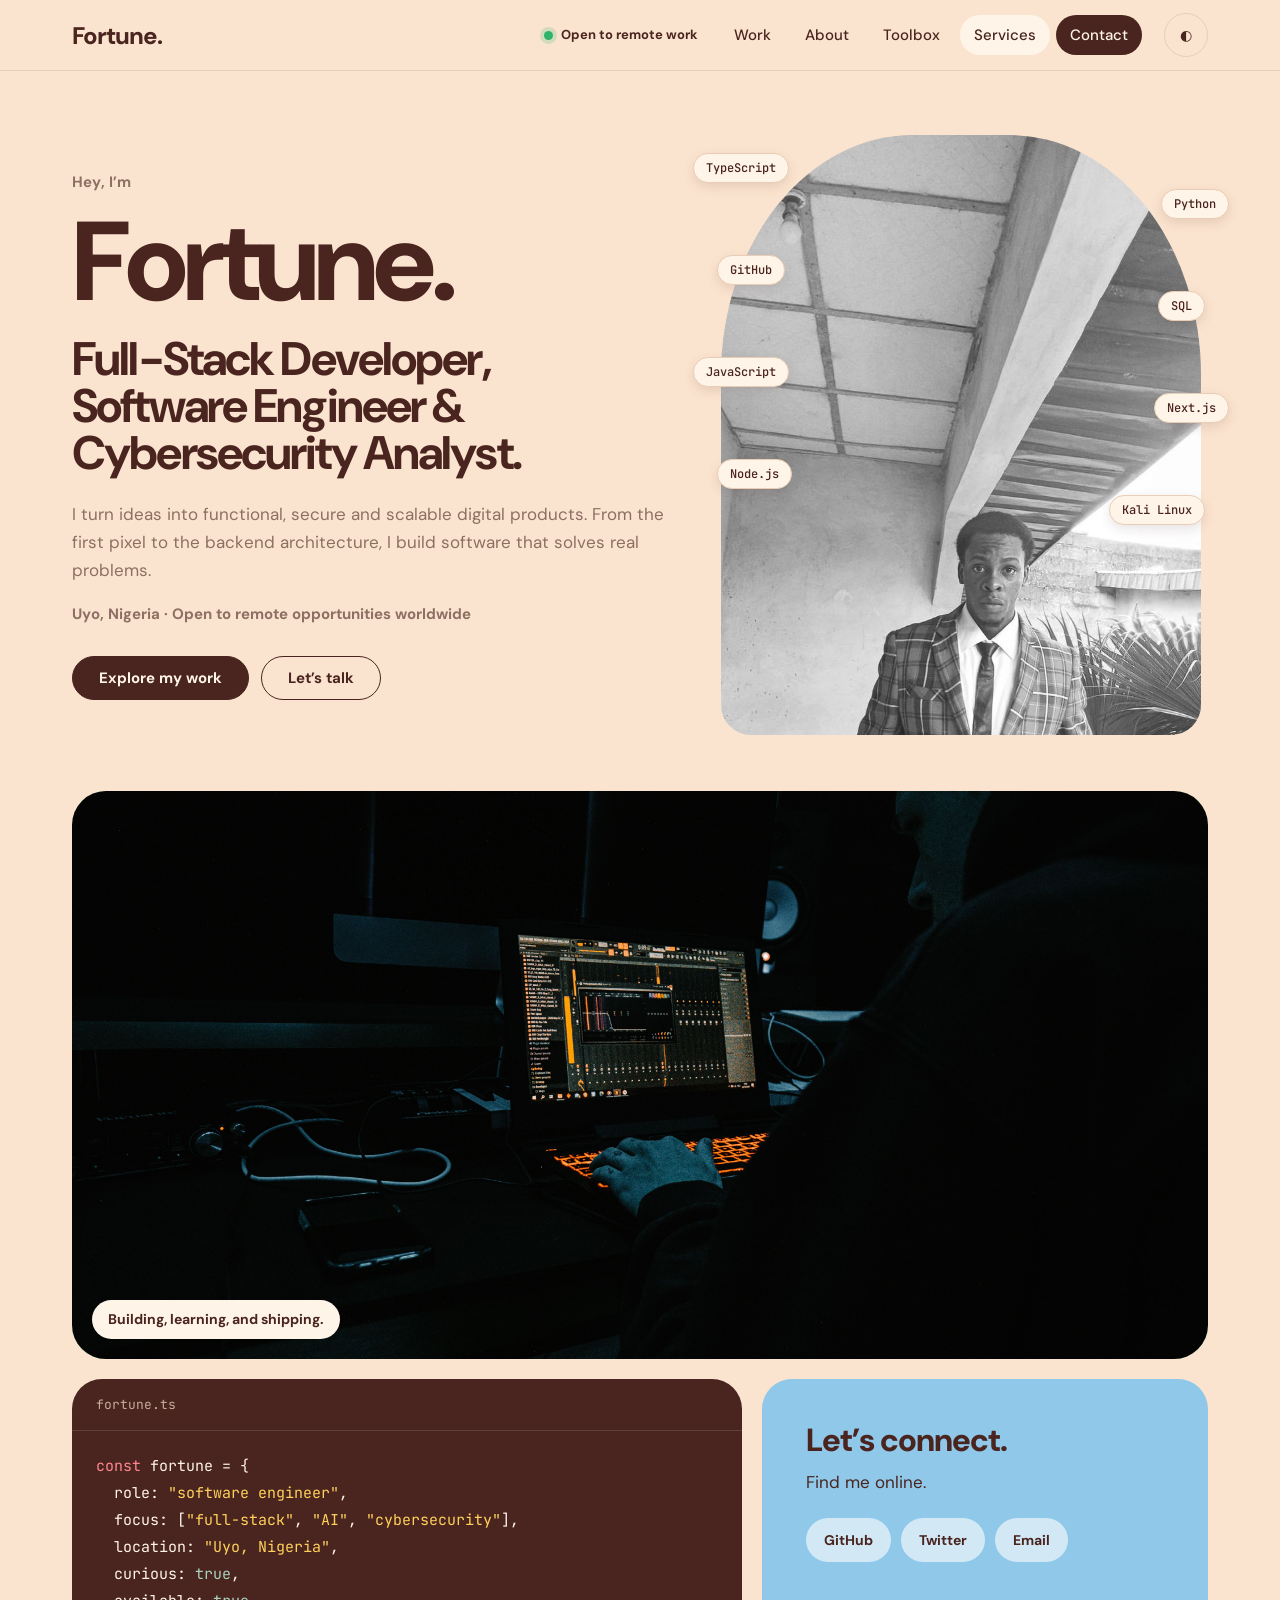
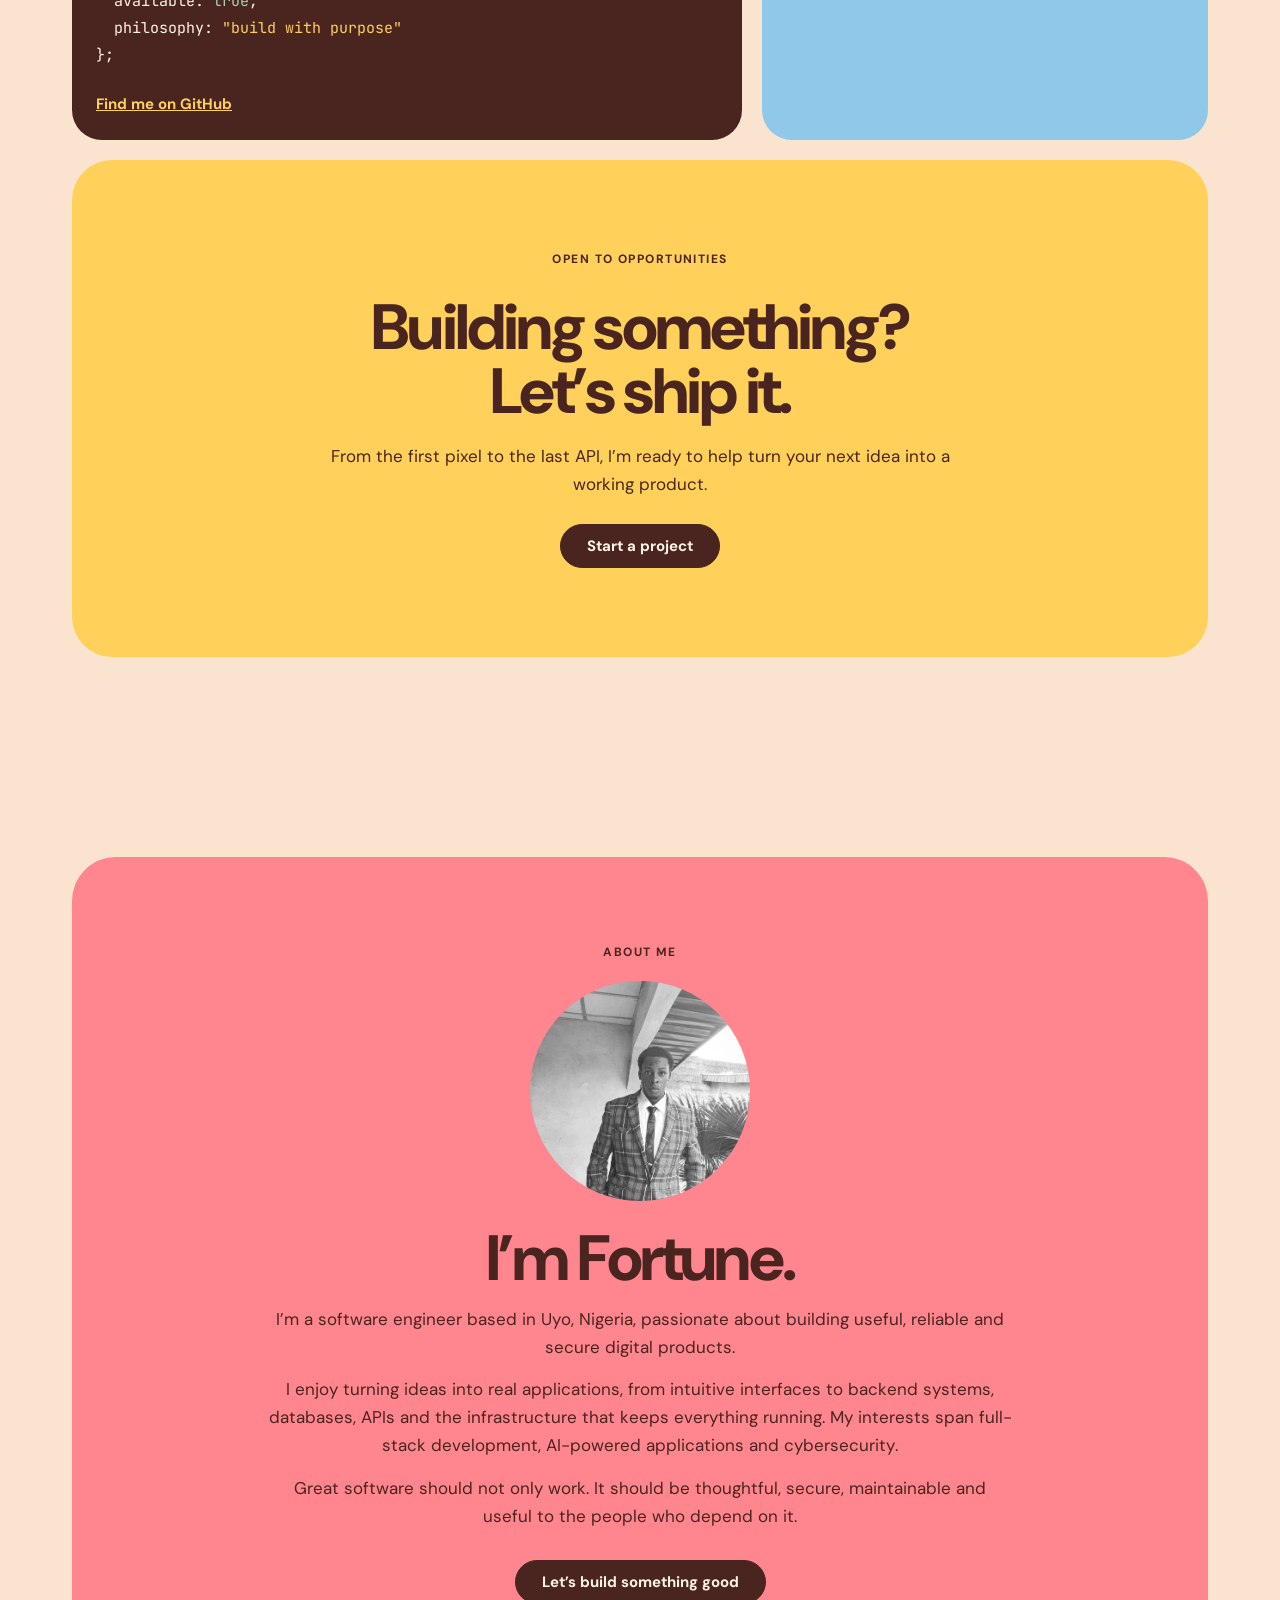
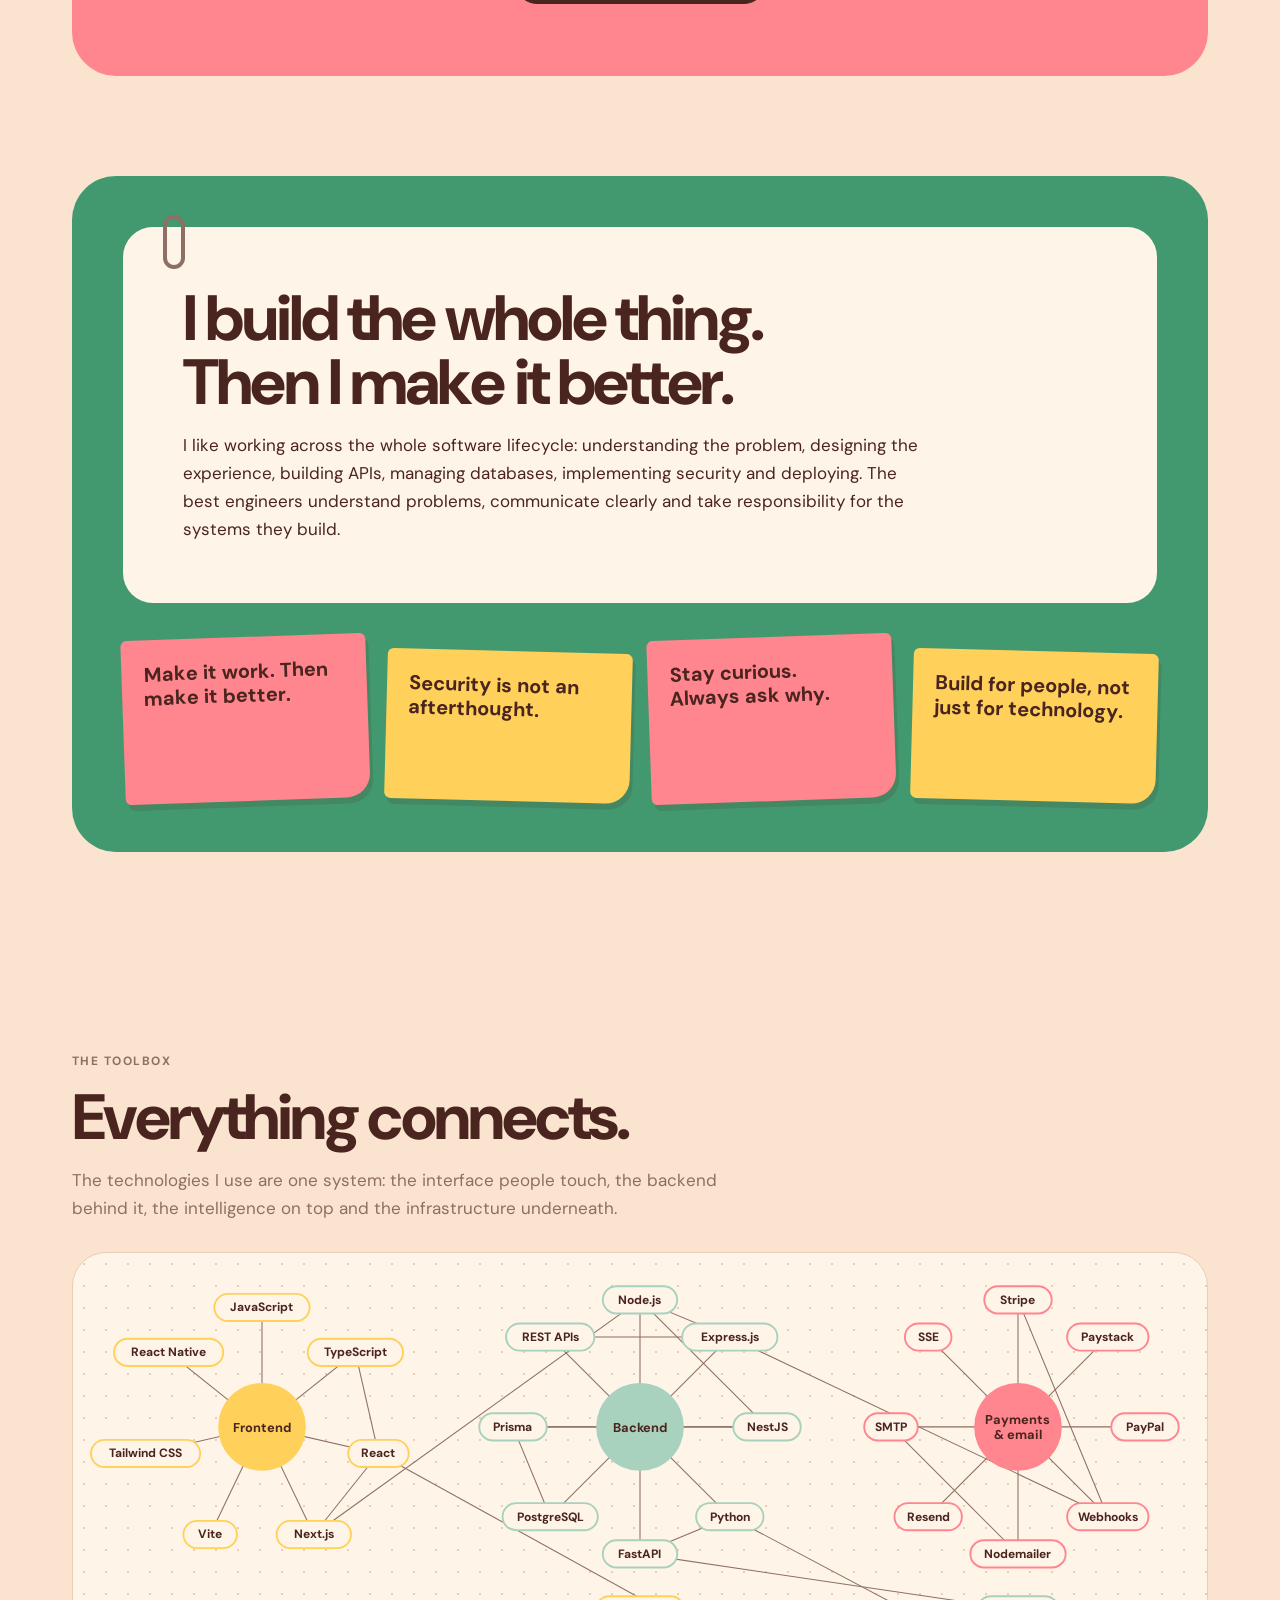
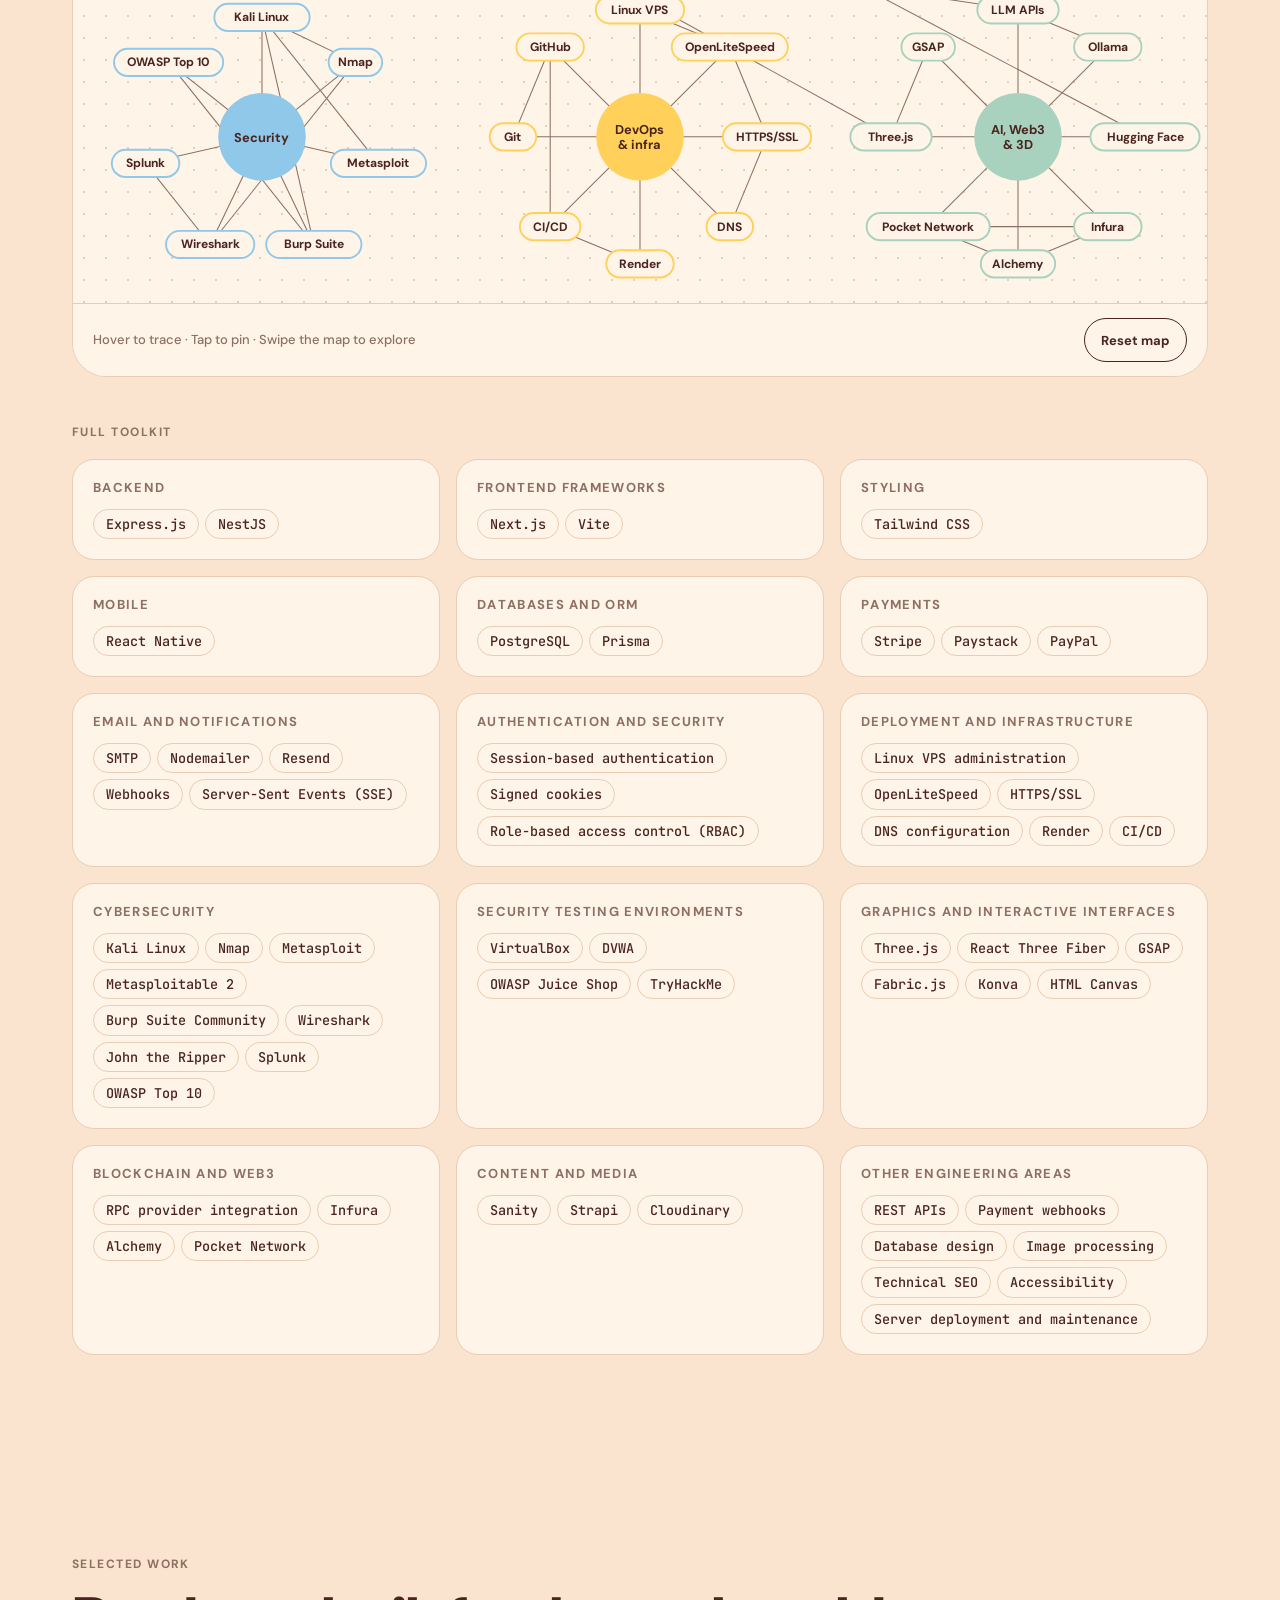
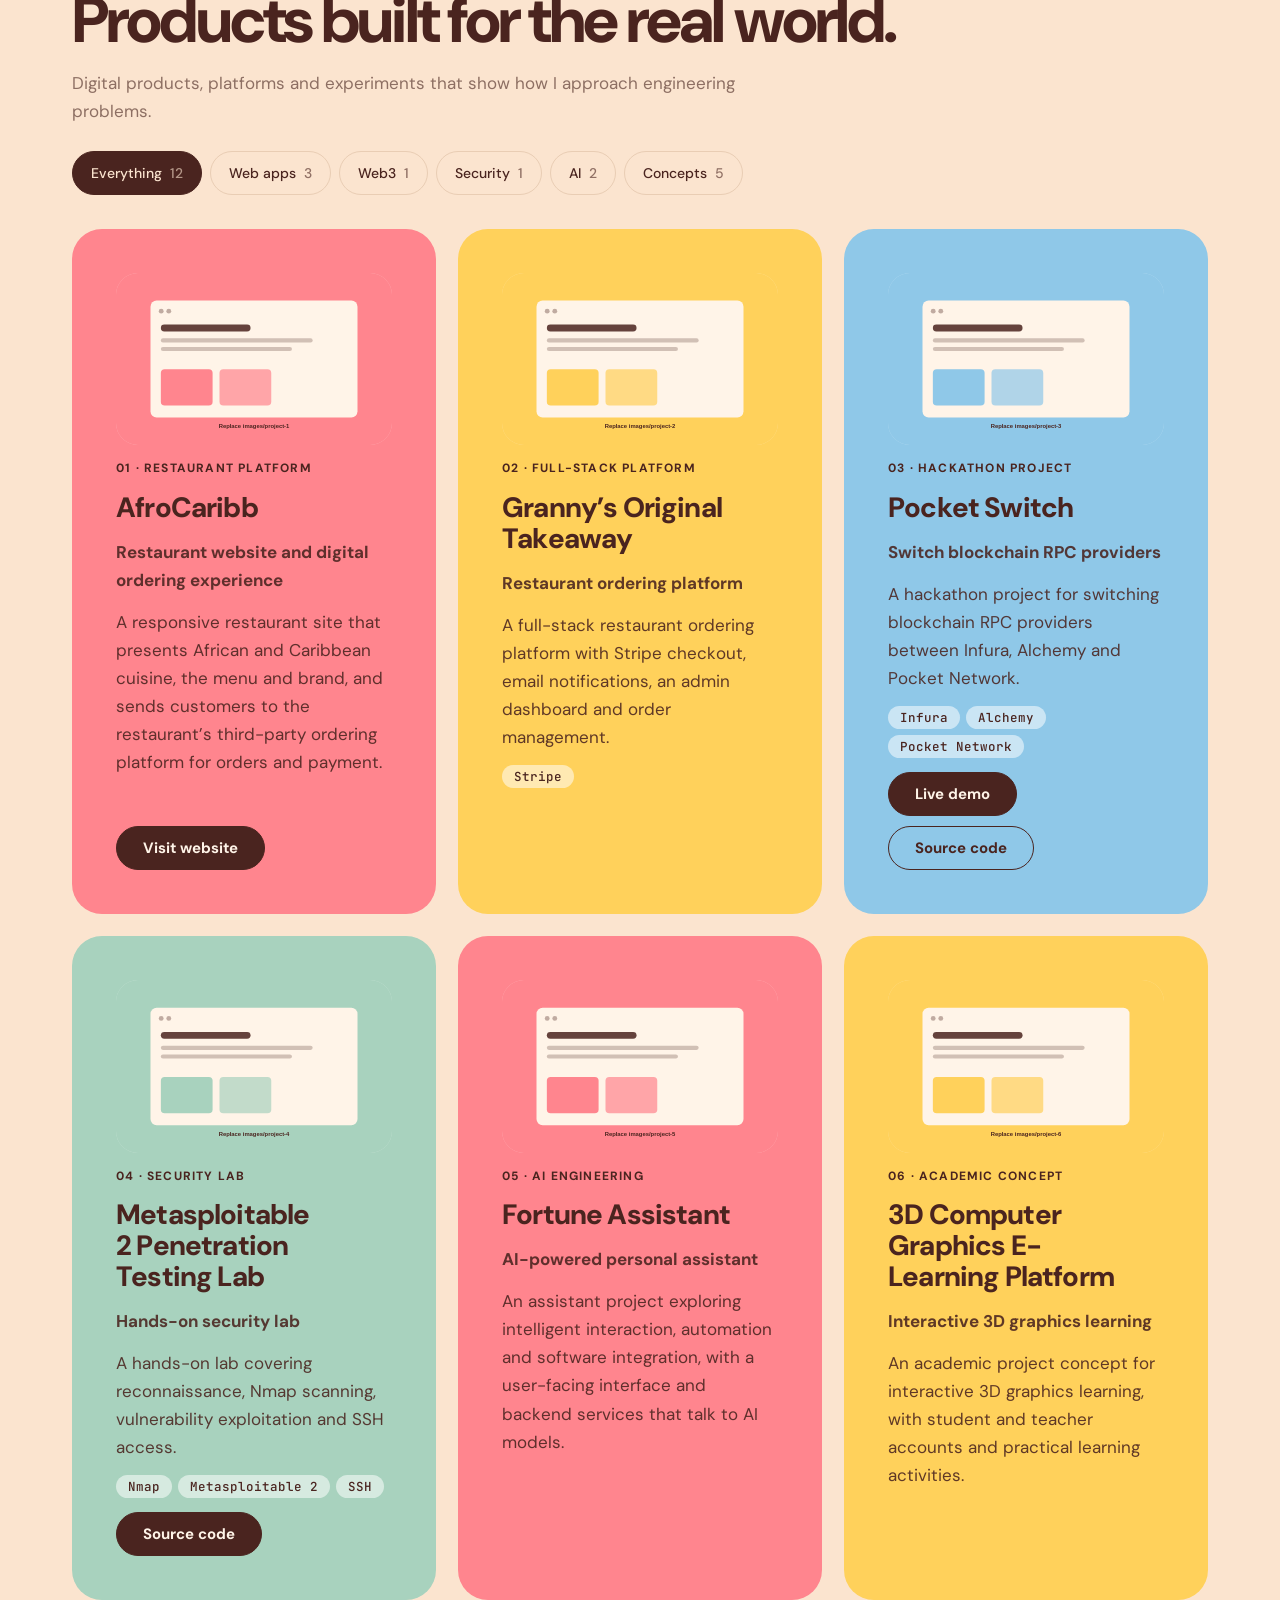
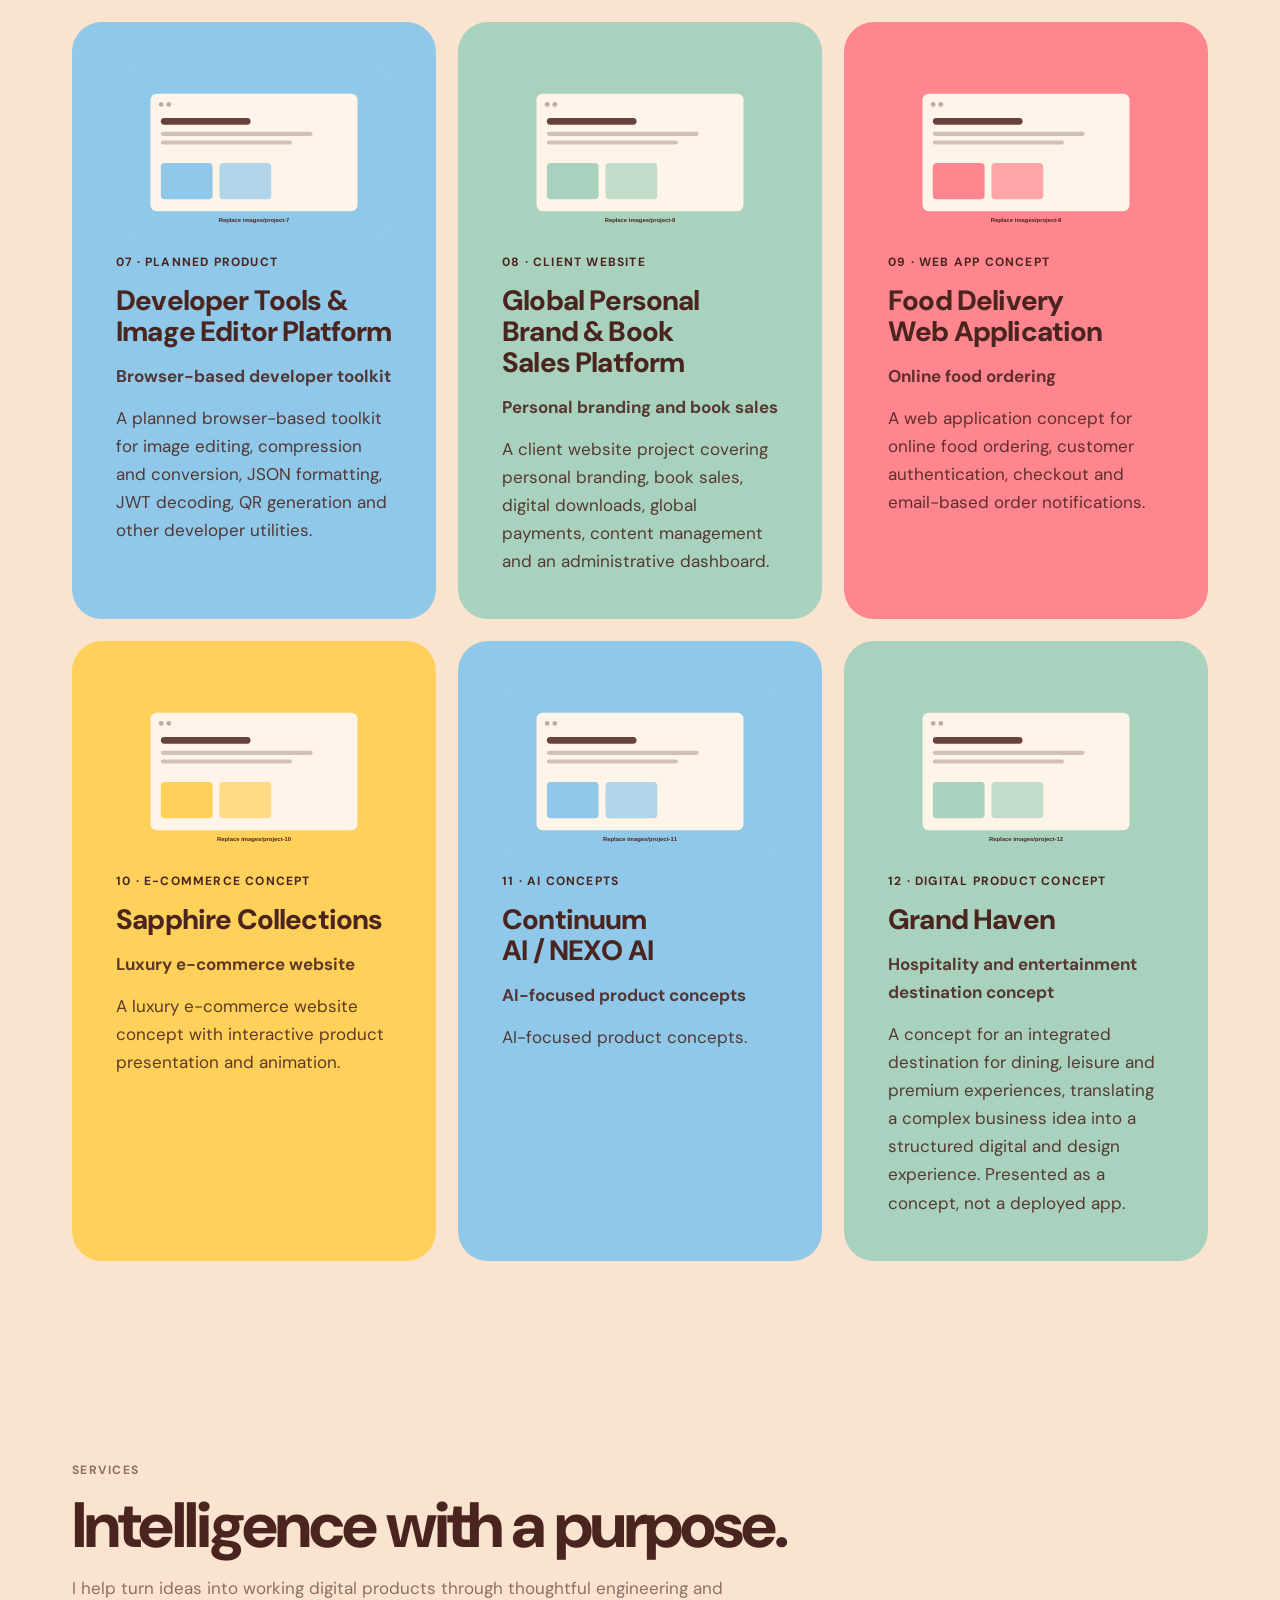
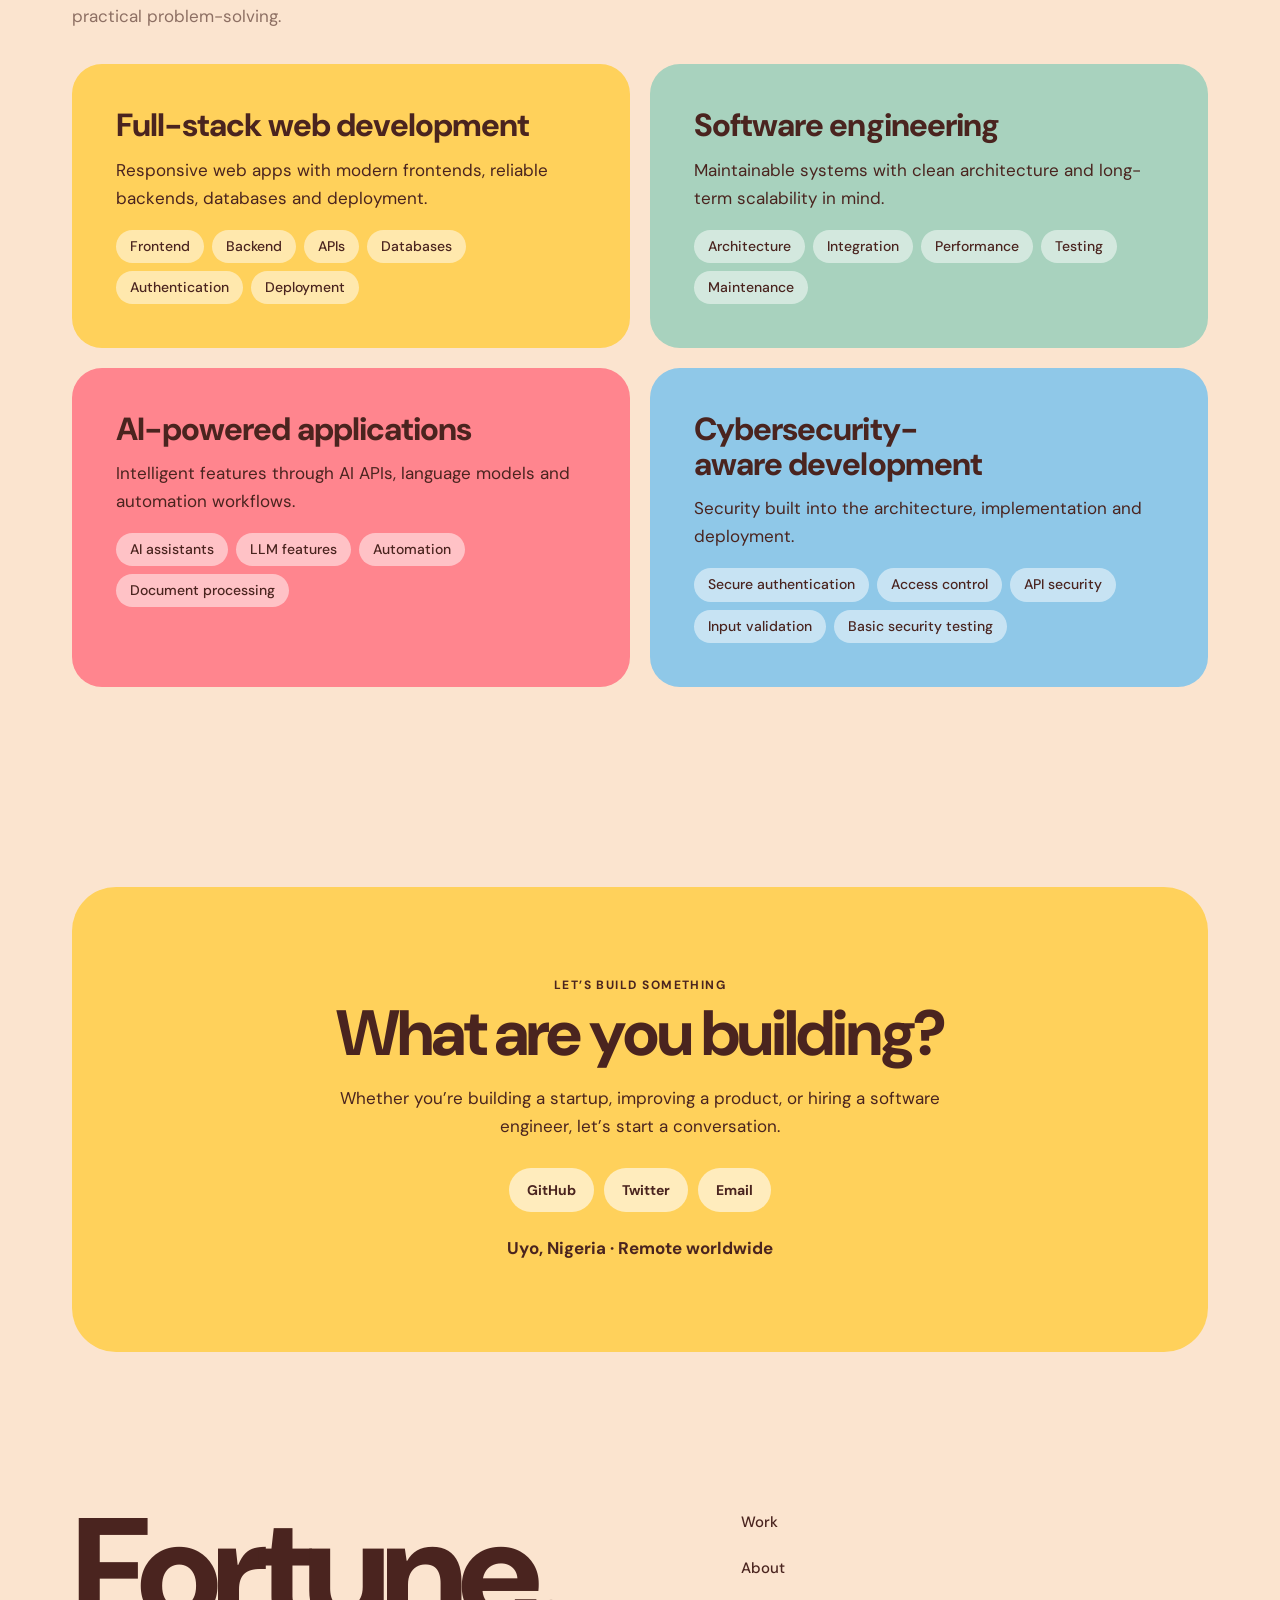
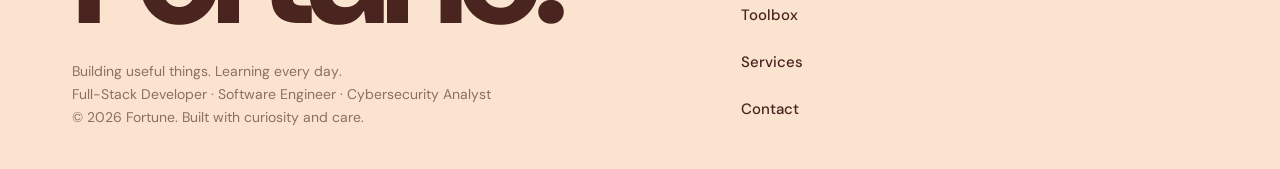
==== commit d28040c2: "updated portfolio of contact" ====
--- a/index.html
+++ b/index.html
@@ -32,7 +32,7 @@
 <div class="cta"><a class="btn d" href="#work">Explore my work</a><a class="btn" href="#contact">Let’s talk</a></div>
 </div>
 <div class="pw"><div class="portrait"><img src="images/potrait.jpg" alt="Portrait of Fortune" width="800" height="1000"></div>
-<span class="fl" aria-hidden="true">React</span><span class="fl" aria-hidden="true">TypeScript</span><span class="fl" aria-hidden="true">Python</span><span class="fl" aria-hidden="true">GitHub</span><span class="fl" aria-hidden="true">SQL</span><span class="fl" aria-hidden="true">HTML</span><span class="fl" aria-hidden="true">JavaScript</span><span class="fl" aria-hidden="true">Next.js</span><span class="fl" aria-hidden="true">Node.js</span><span class="fl" aria-hidden="true">Tailwind CSS</span><span class="fl" aria-hidden="true">PostgreSQL</span><span class="fl" aria-hidden="true">Kali Linux</span></div>
+<span class="fl" aria-hidden="true">TypeScript</span><span class="fl" aria-hidden="true">Python</span><span class="fl" aria-hidden="true">GitHub</span><span class="fl" aria-hidden="true">SQL</span><span class="fl" aria-hidden="true">JavaScript</span><span class="fl" aria-hidden="true">Next.js</span><span class="fl" aria-hidden="true">Node.js</span><span class="fl" aria-hidden="true">Kali Linux</span></div>
 </div>
 <div class="photo" style="margin-top:56px"><img src="images/laptopb.jpg" alt="Fortune working at a laptop" width="1600" height="800"><em>Building, learning, and shipping.</em></div>
 <div class="row">
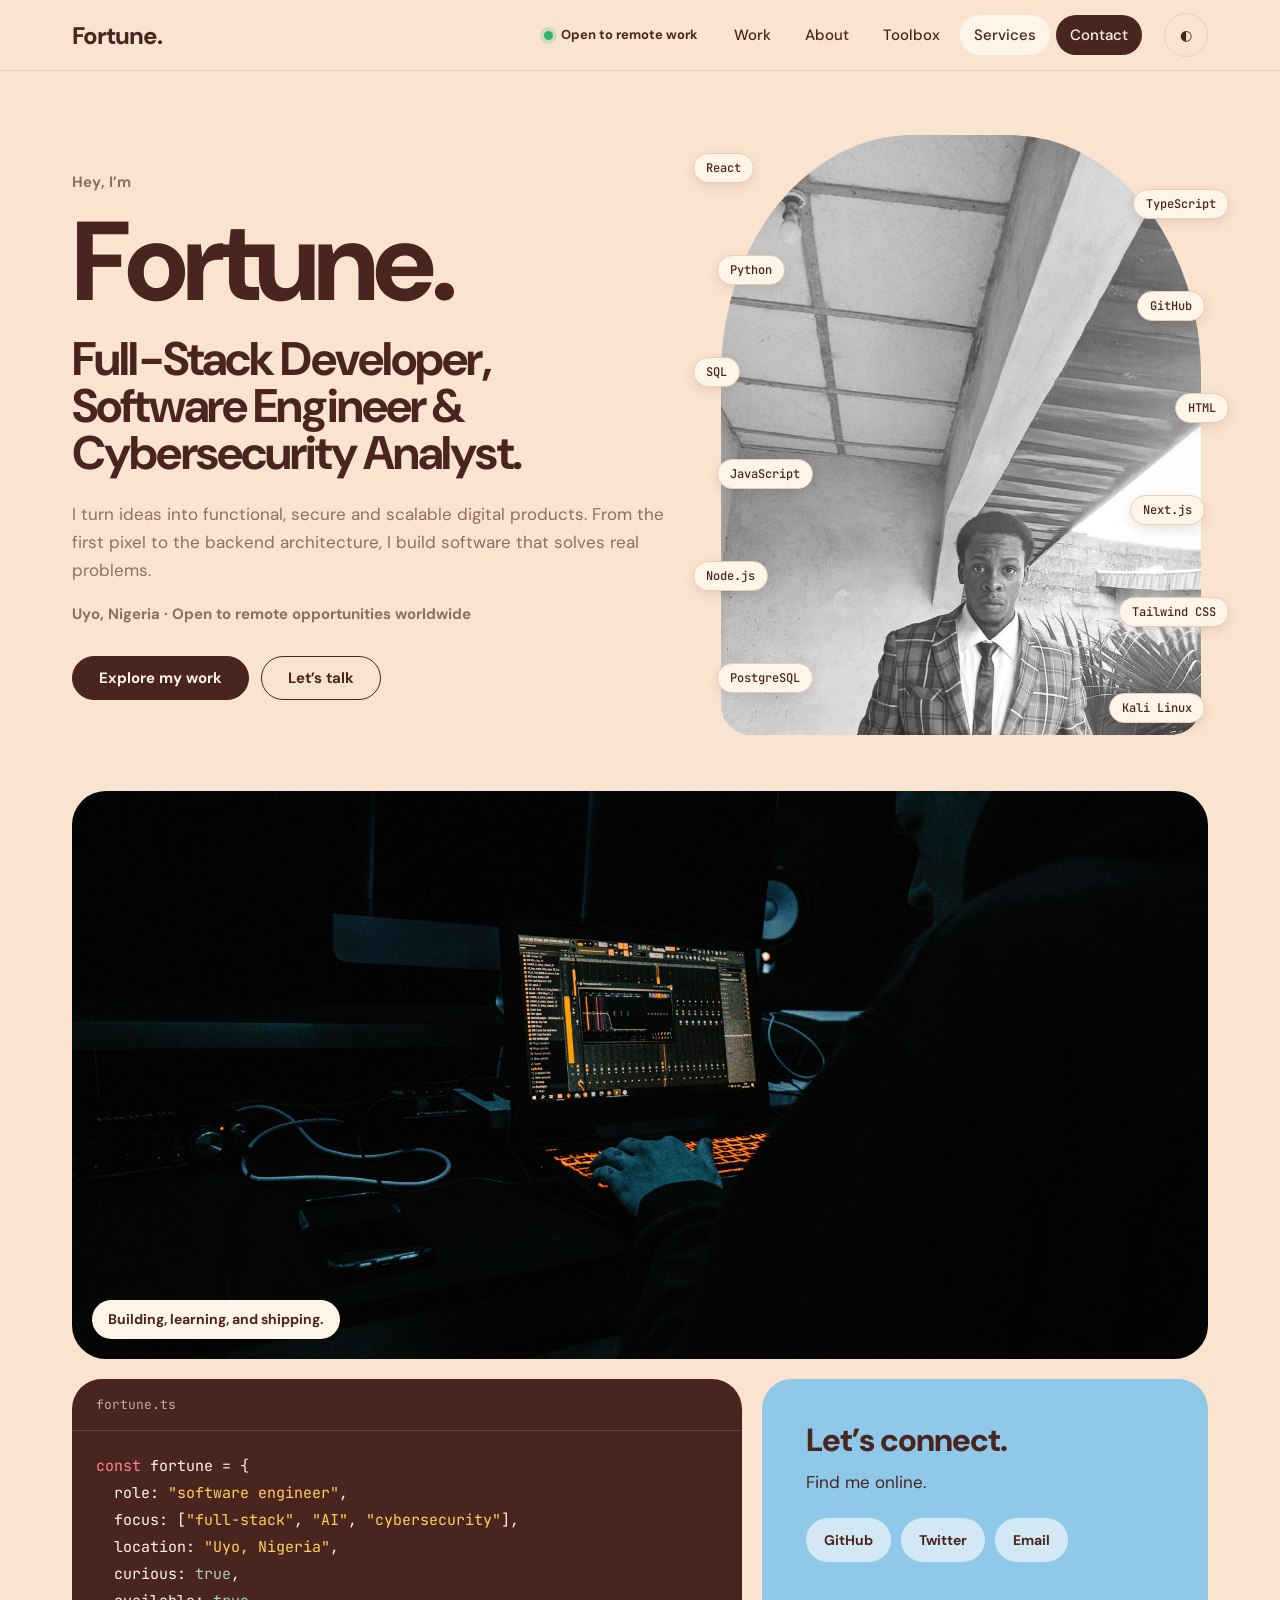
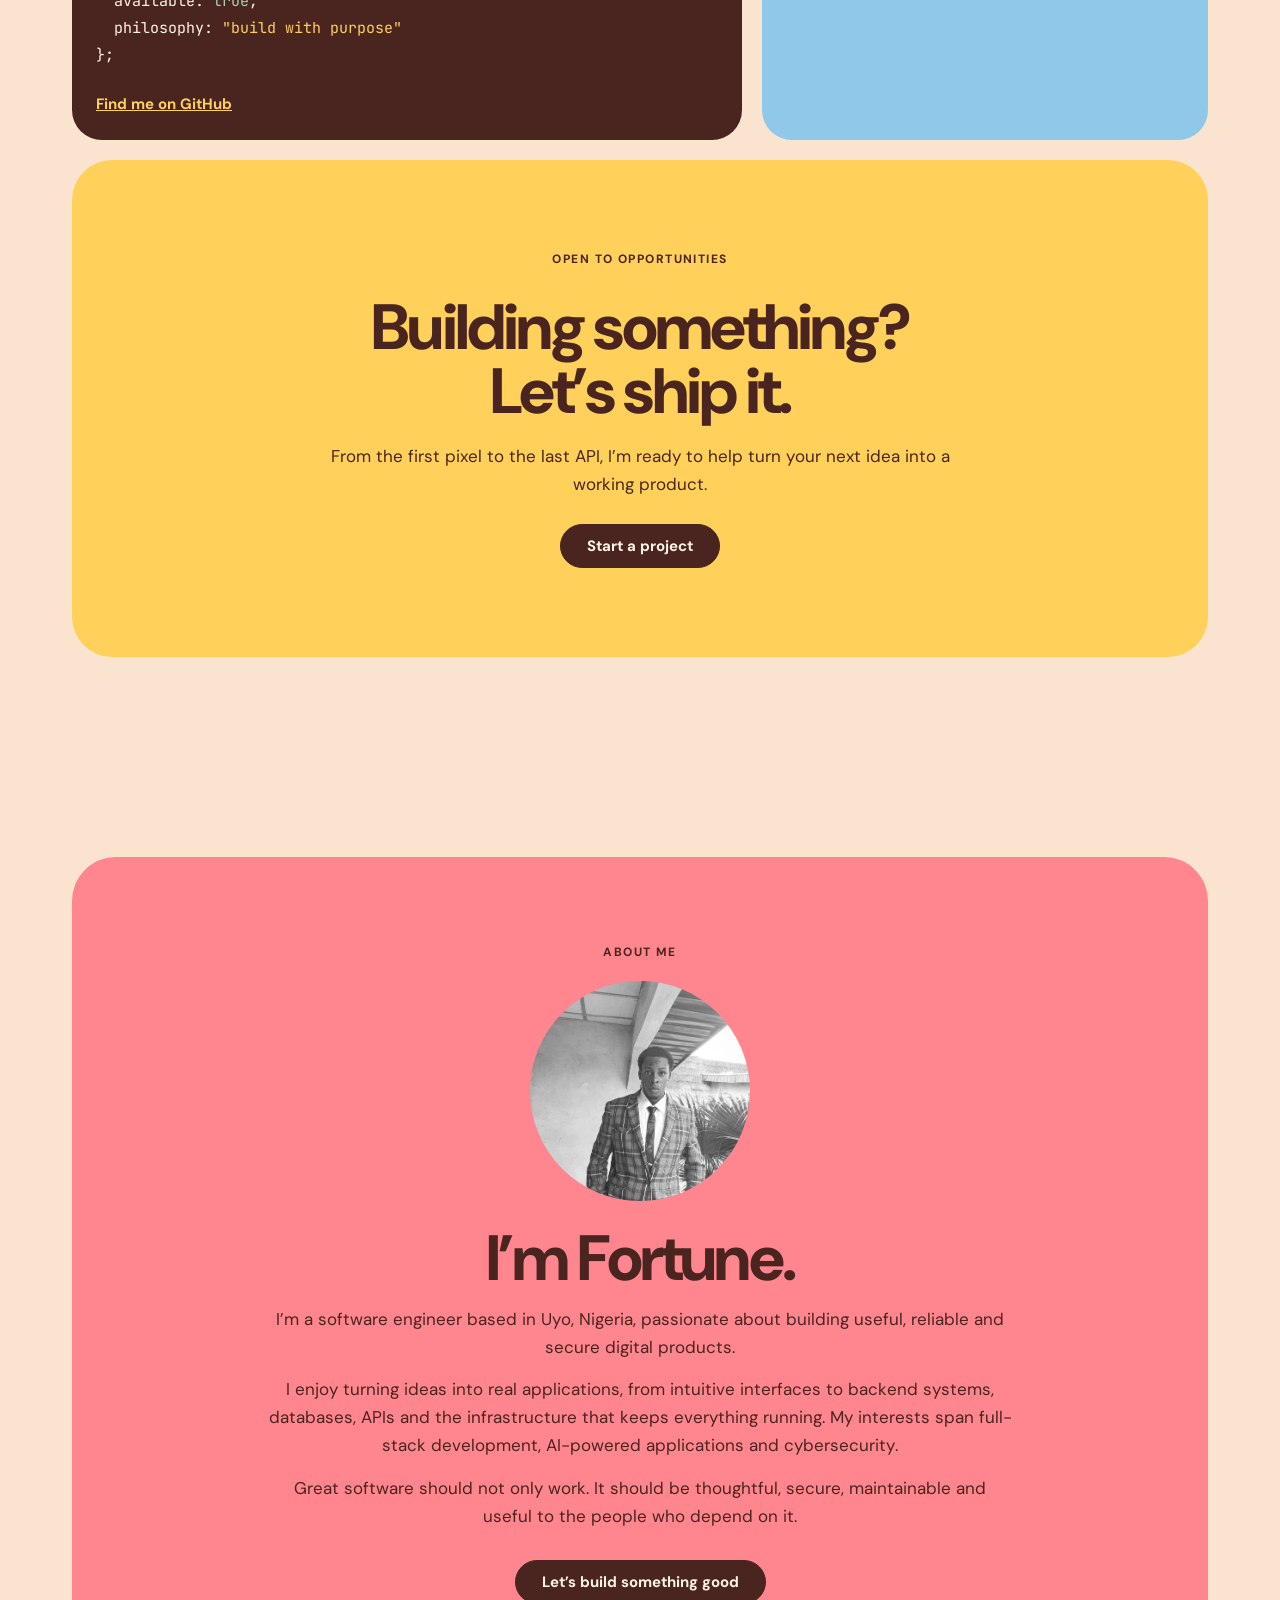
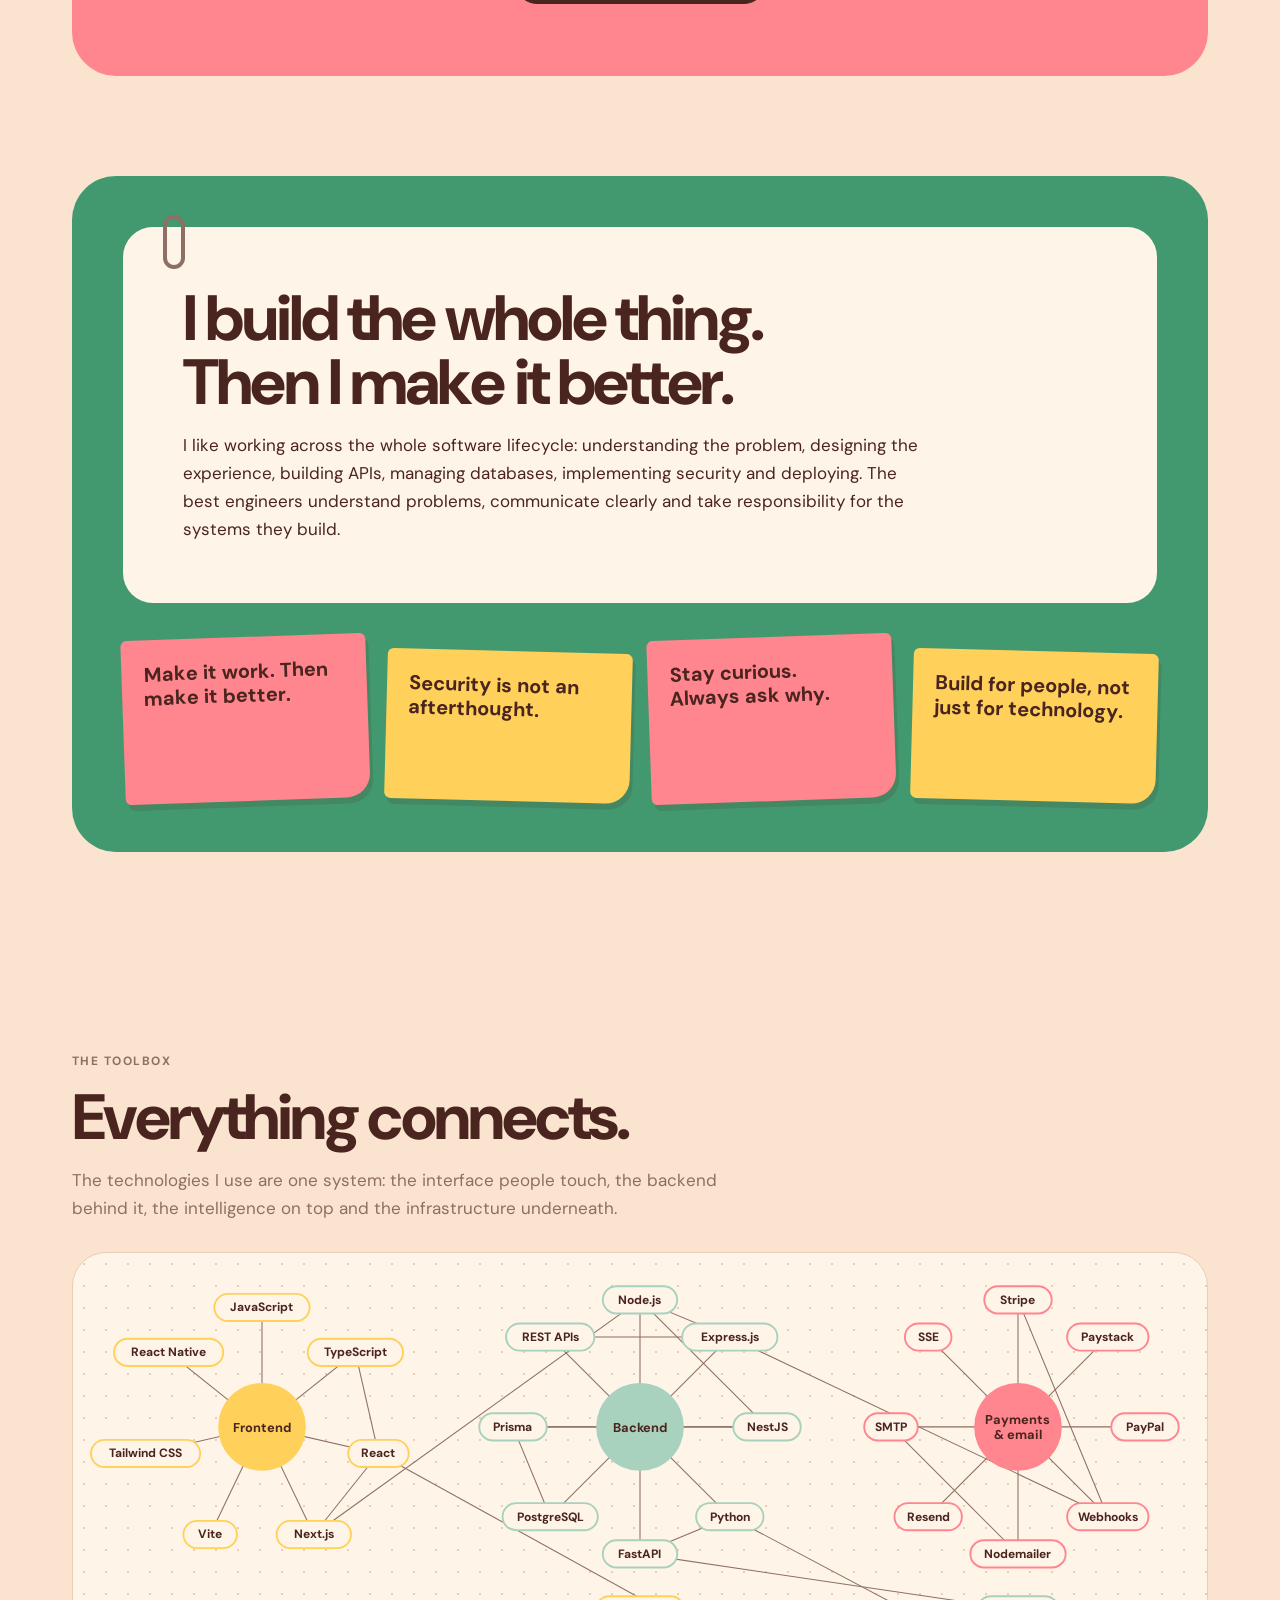
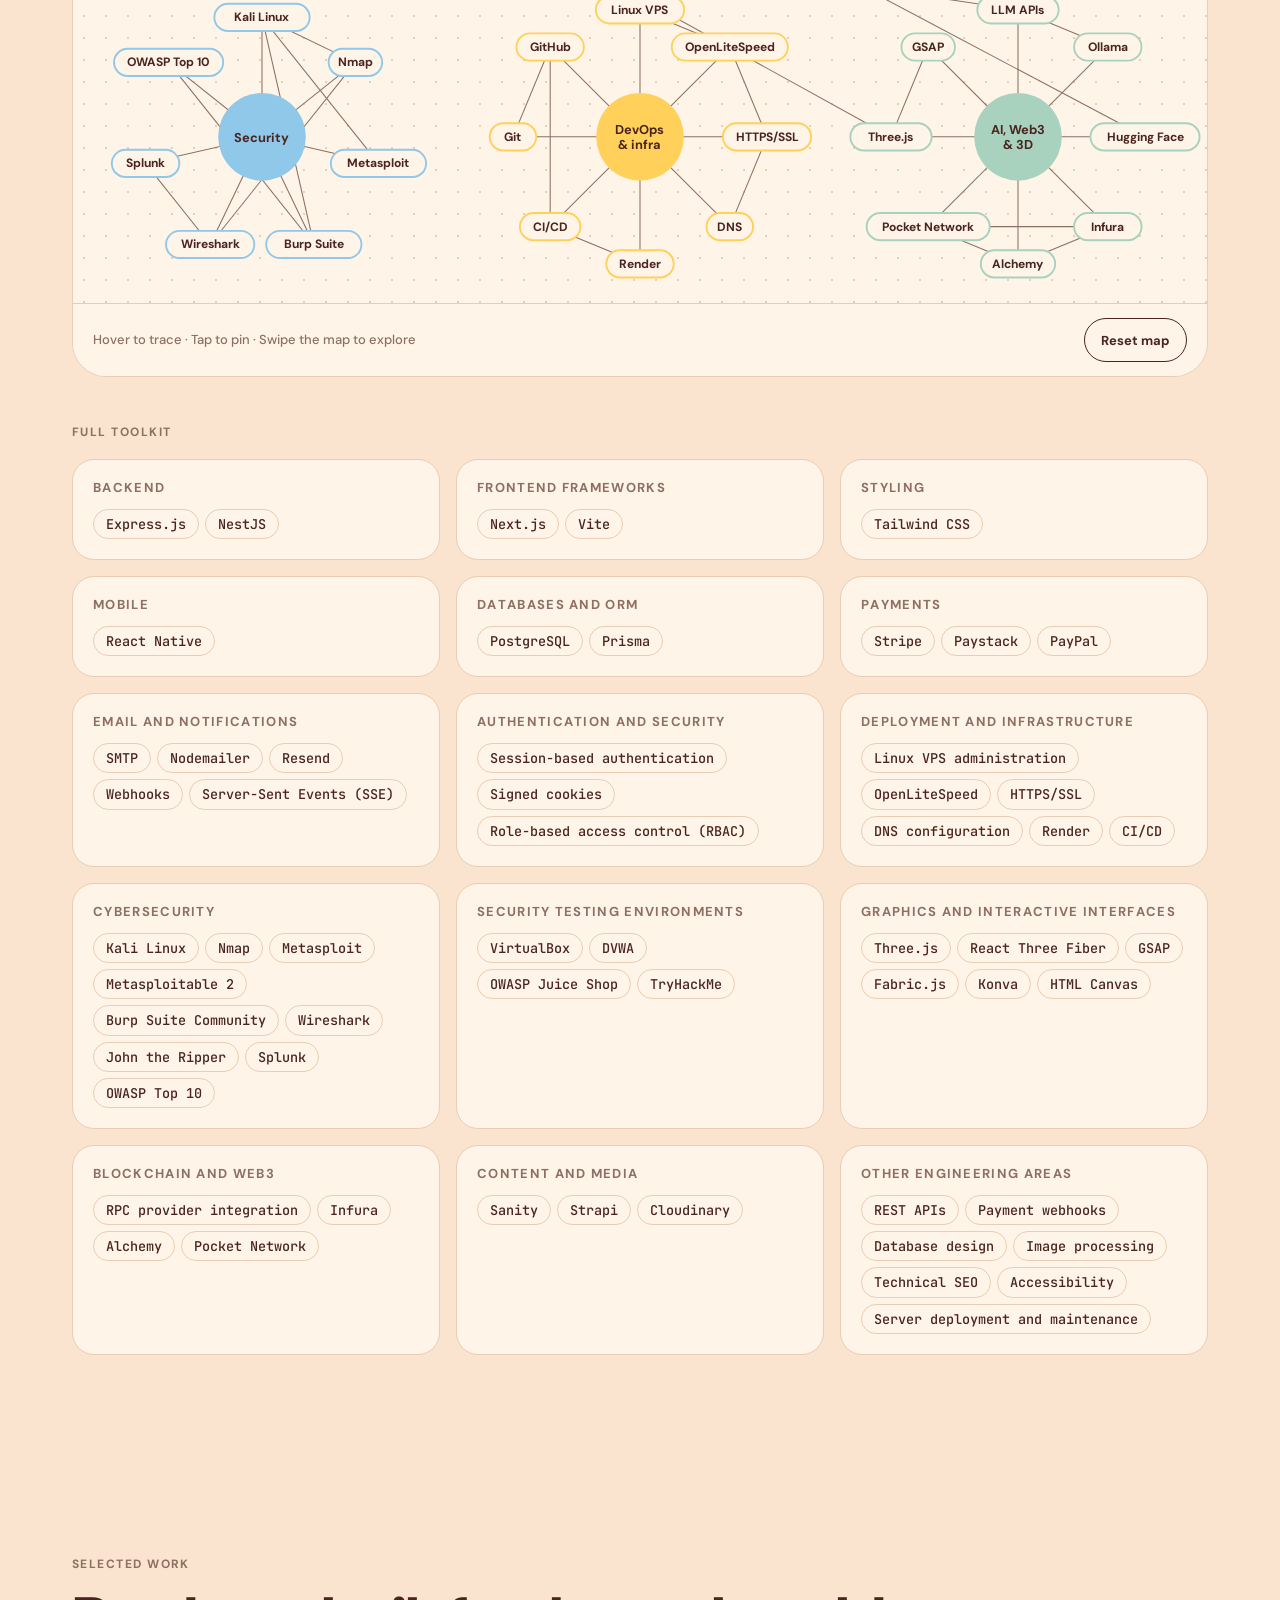
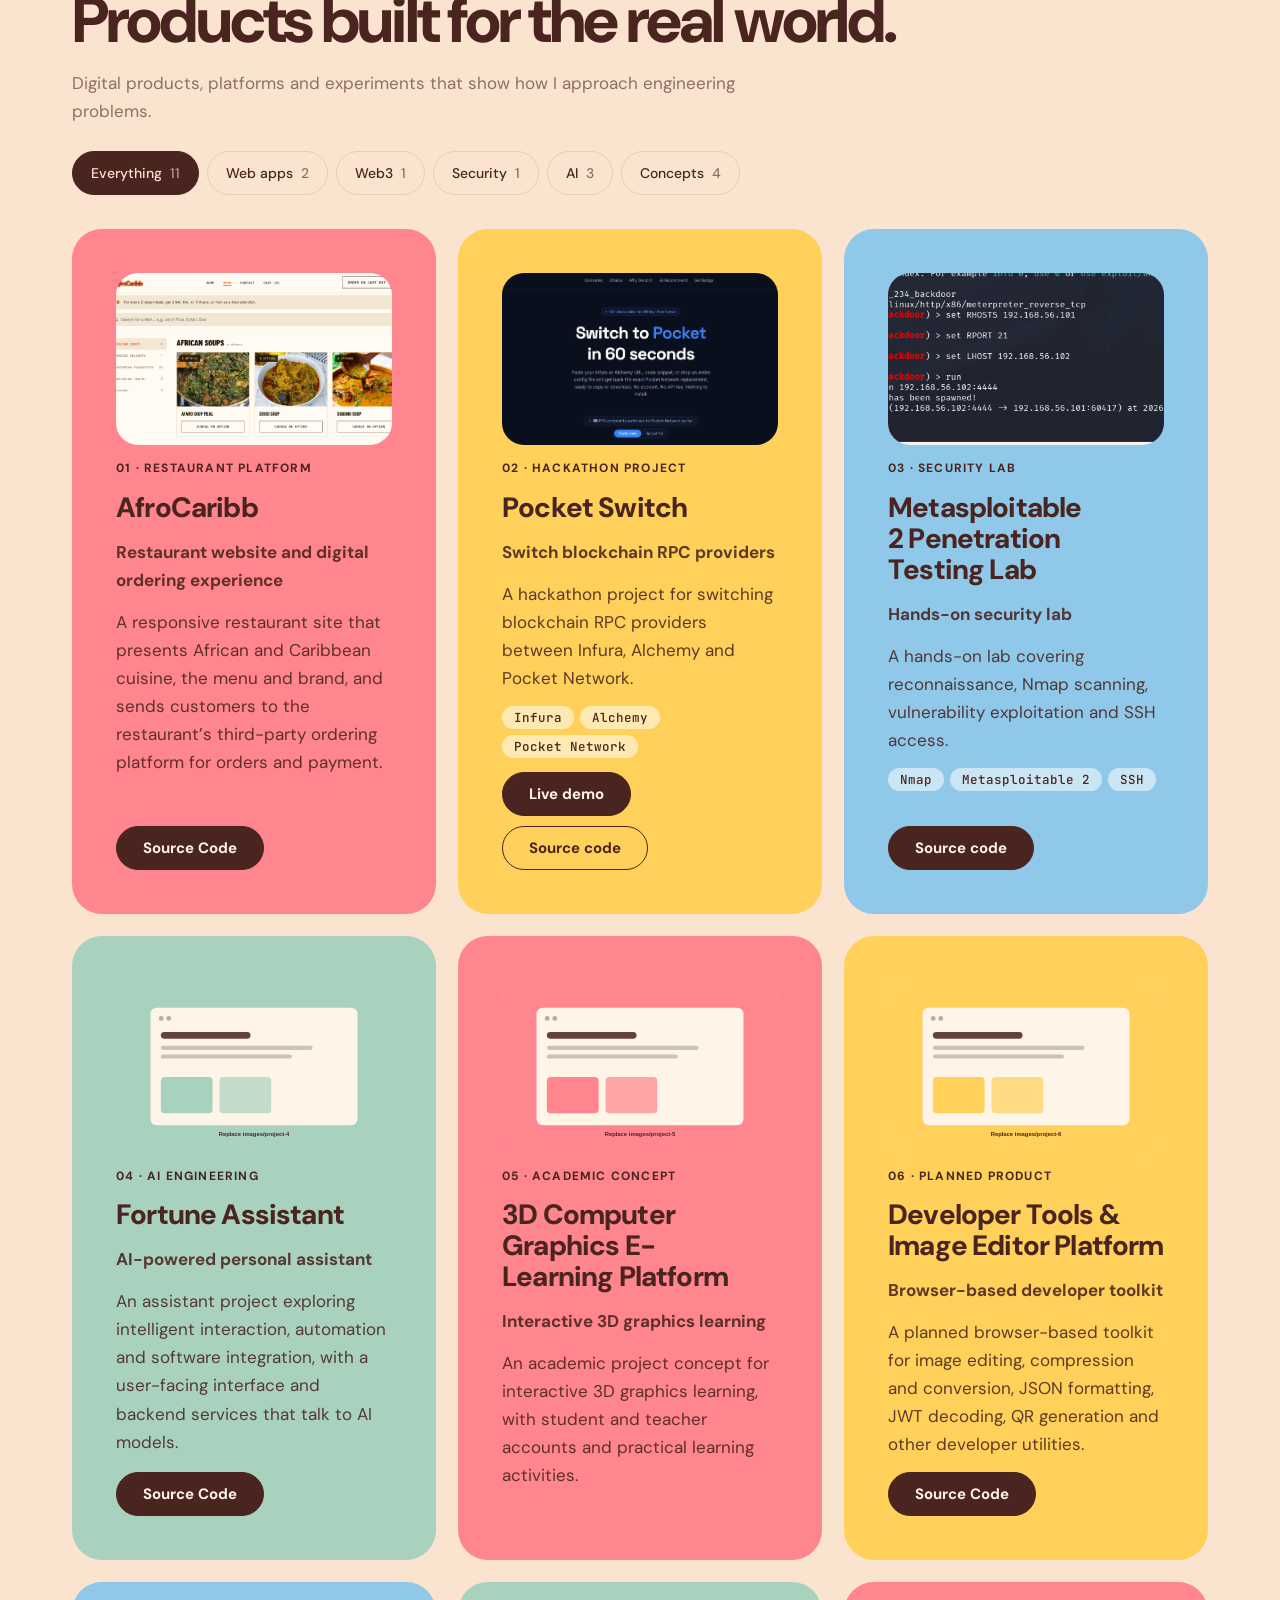
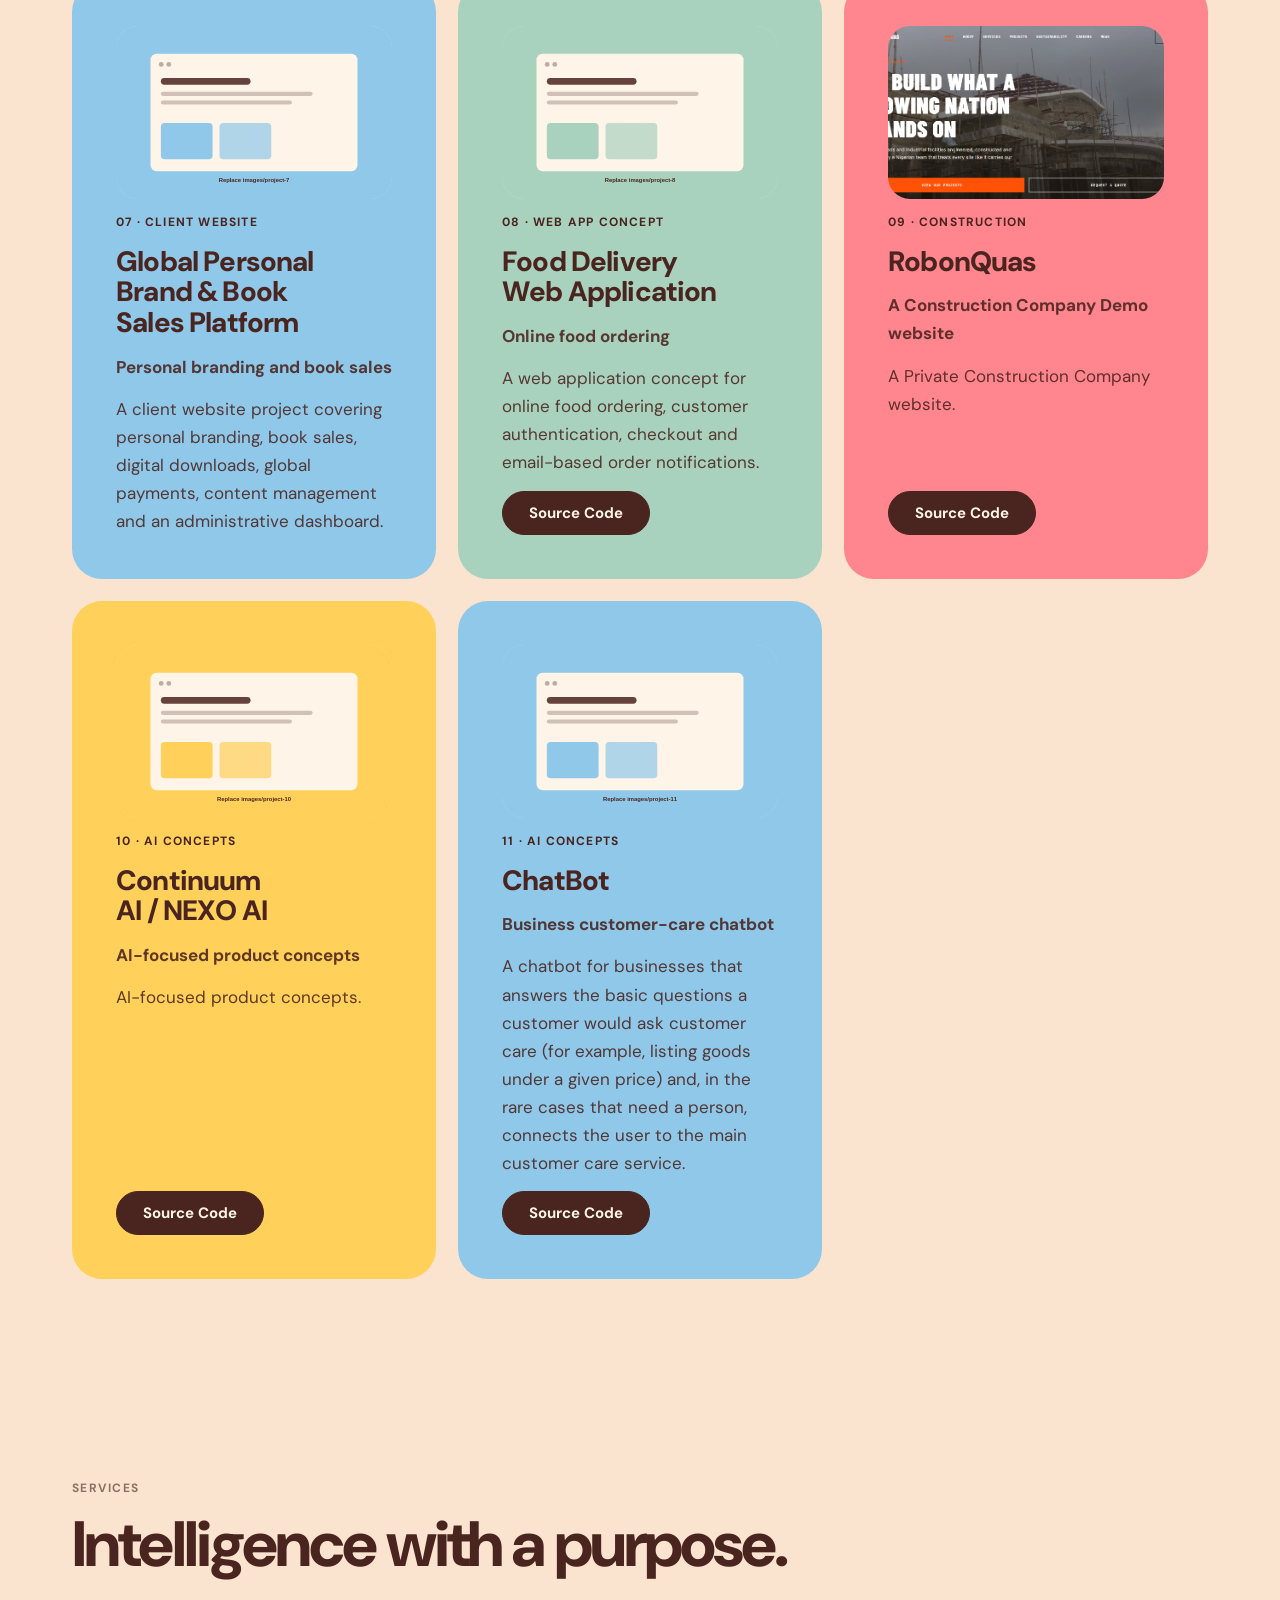
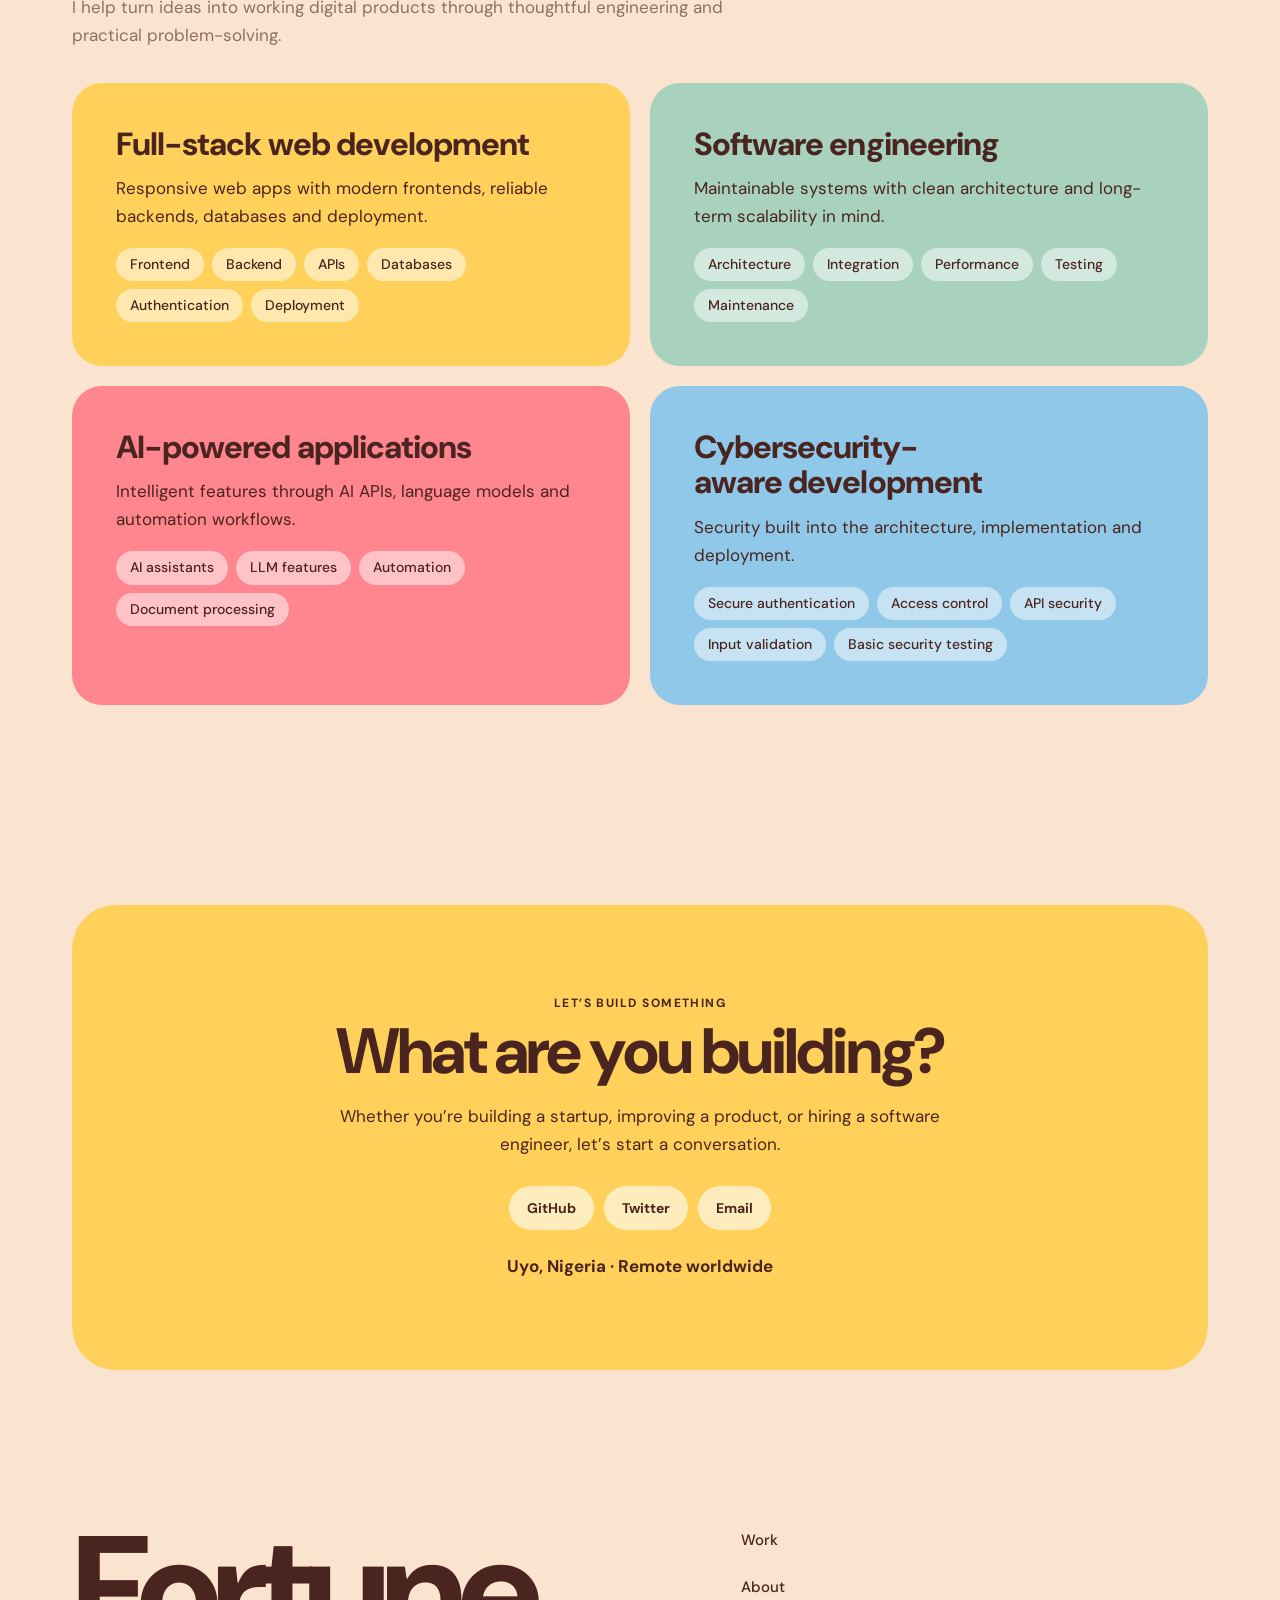
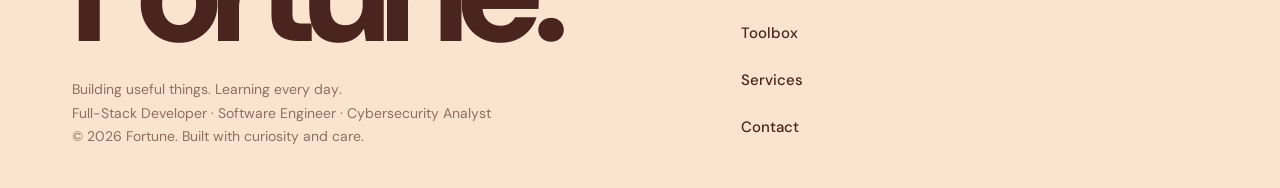
==== commit 987e2697: "update potfolio" ====
--- a/index.html
+++ b/index.html
@@ -32,7 +32,7 @@
 <div class="cta"><a class="btn d" href="#work">Explore my work</a><a class="btn" href="#contact">Let’s talk</a></div>
 </div>
 <div class="pw"><div class="portrait"><img src="images/potrait.jpg" alt="Portrait of Fortune" width="800" height="1000"></div>
-<span class="fl" aria-hidden="true">TypeScript</span><span class="fl" aria-hidden="true">Python</span><span class="fl" aria-hidden="true">GitHub</span><span class="fl" aria-hidden="true">SQL</span><span class="fl" aria-hidden="true">JavaScript</span><span class="fl" aria-hidden="true">Next.js</span><span class="fl" aria-hidden="true">Node.js</span><span class="fl" aria-hidden="true">Kali Linux</span></div>
+<span class="fl" aria-hidden="true">React</span><span class="fl" aria-hidden="true">TypeScript</span><span class="fl" aria-hidden="true">Python</span><span class="fl" aria-hidden="true">GitHub</span><span class="fl" aria-hidden="true">SQL</span><span class="fl" aria-hidden="true">HTML</span><span class="fl" aria-hidden="true">JavaScript</span><span class="fl" aria-hidden="true">Next.js</span><span class="fl" aria-hidden="true">Node.js</span><span class="fl" aria-hidden="true">Tailwind CSS</span><span class="fl" aria-hidden="true">PostgreSQL</span><span class="fl" aria-hidden="true">Kali Linux</span></div>
 </div>
 <div class="photo" style="margin-top:56px"><img src="images/laptopb.jpg" alt="Fortune working at a laptop" width="1600" height="800"><em>Building, learning, and shipping.</em></div>
 <div class="row">
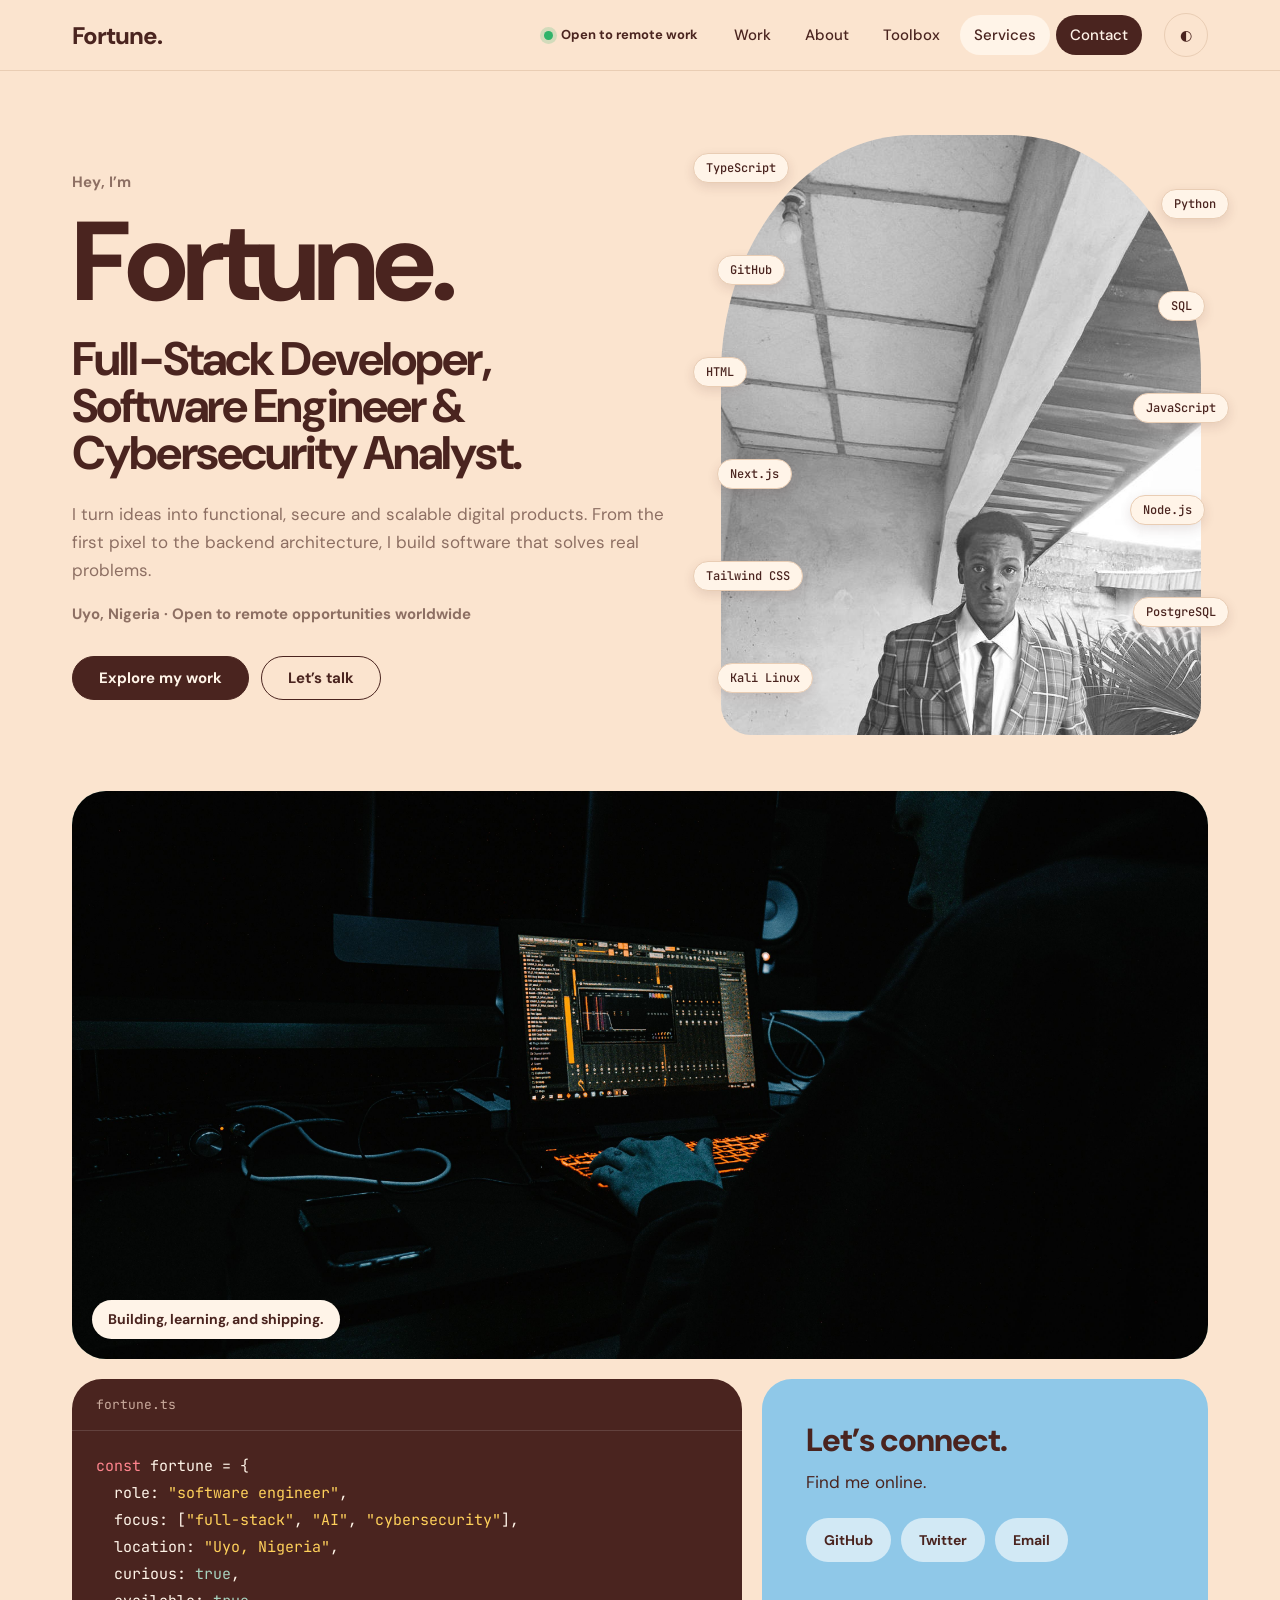
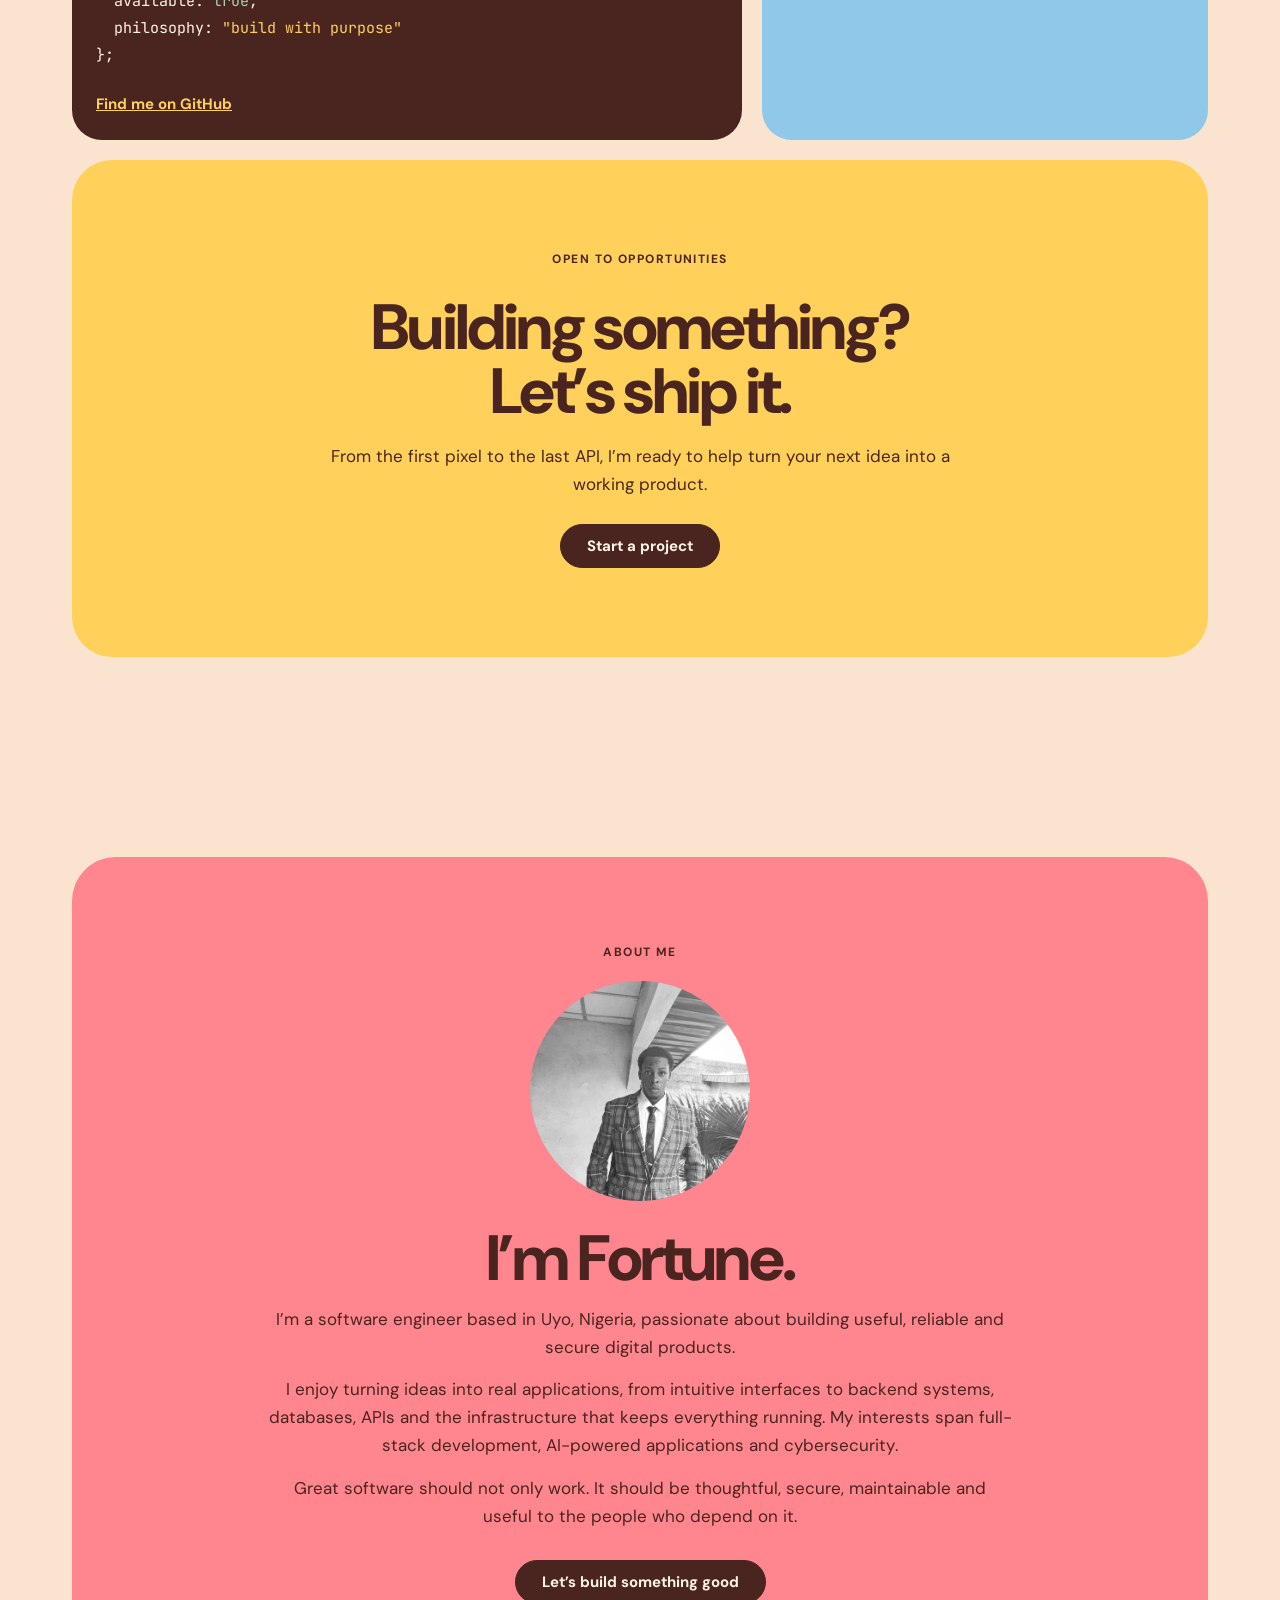
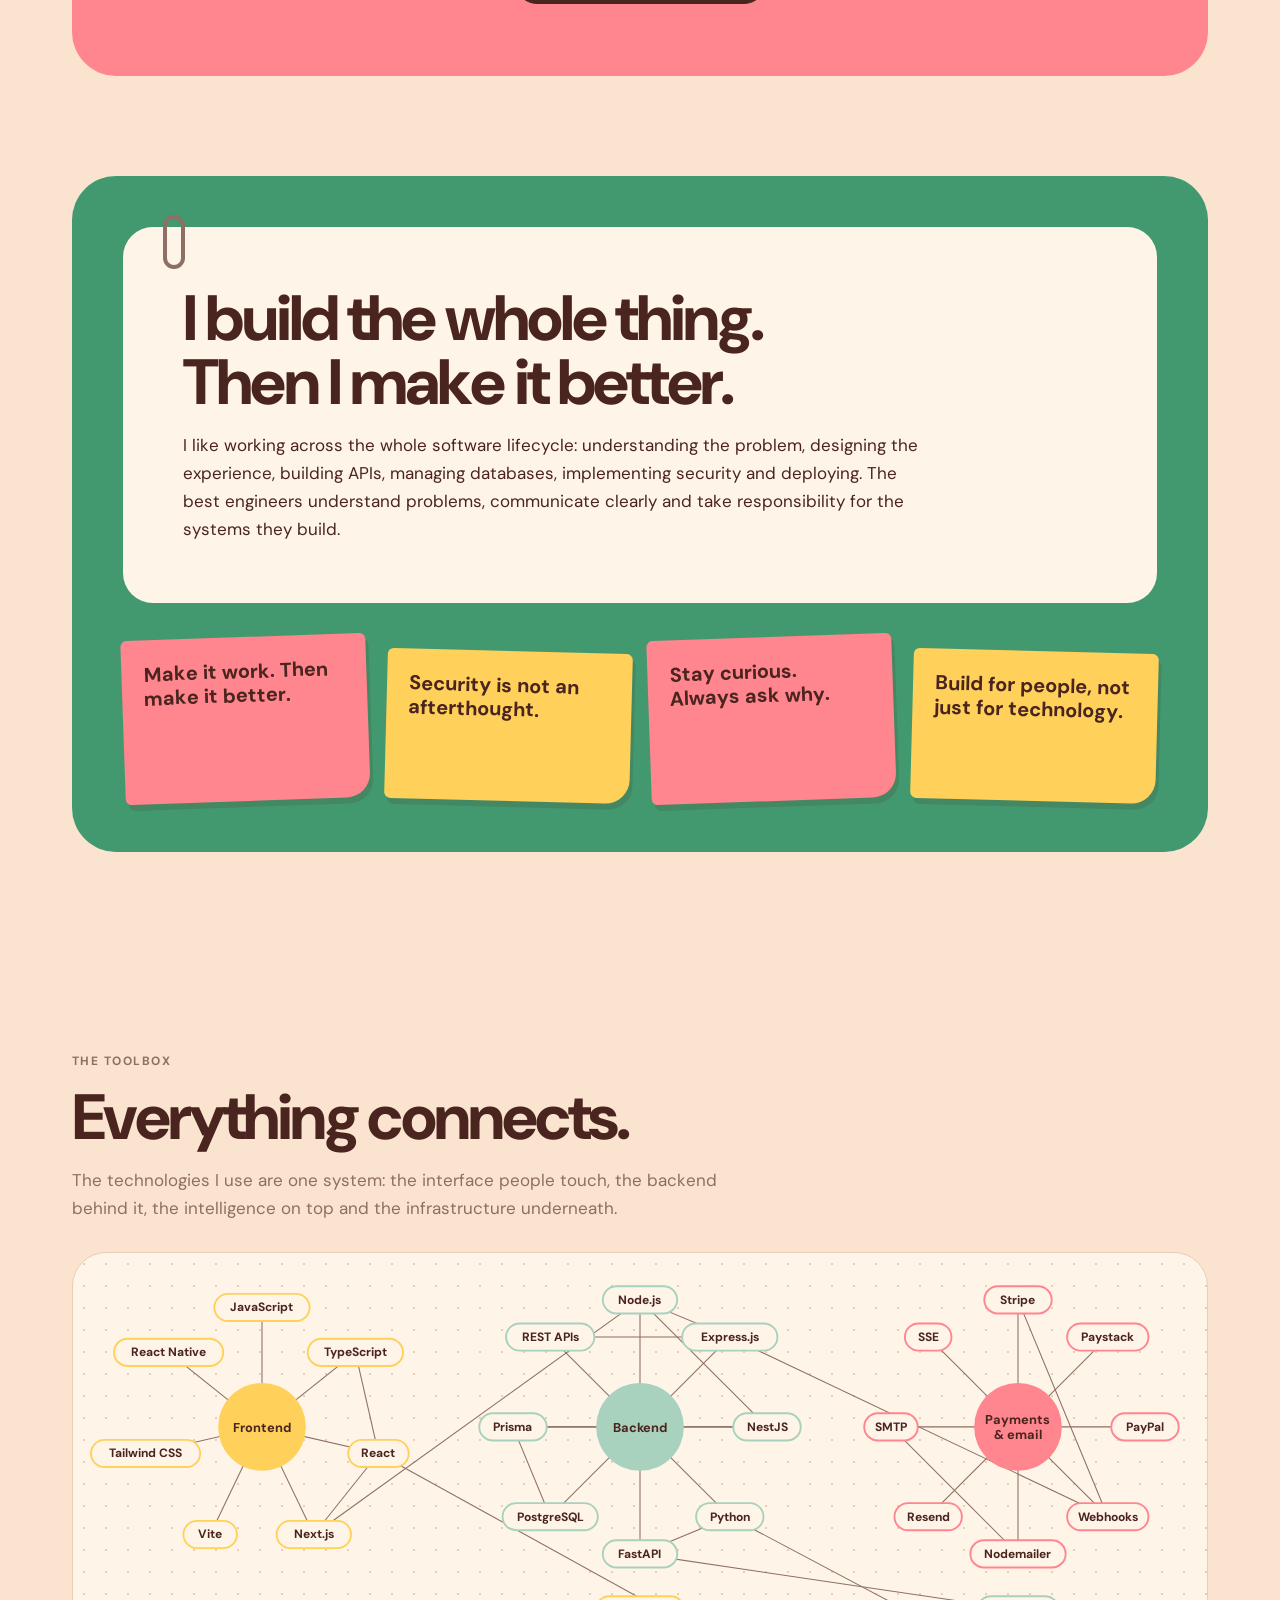
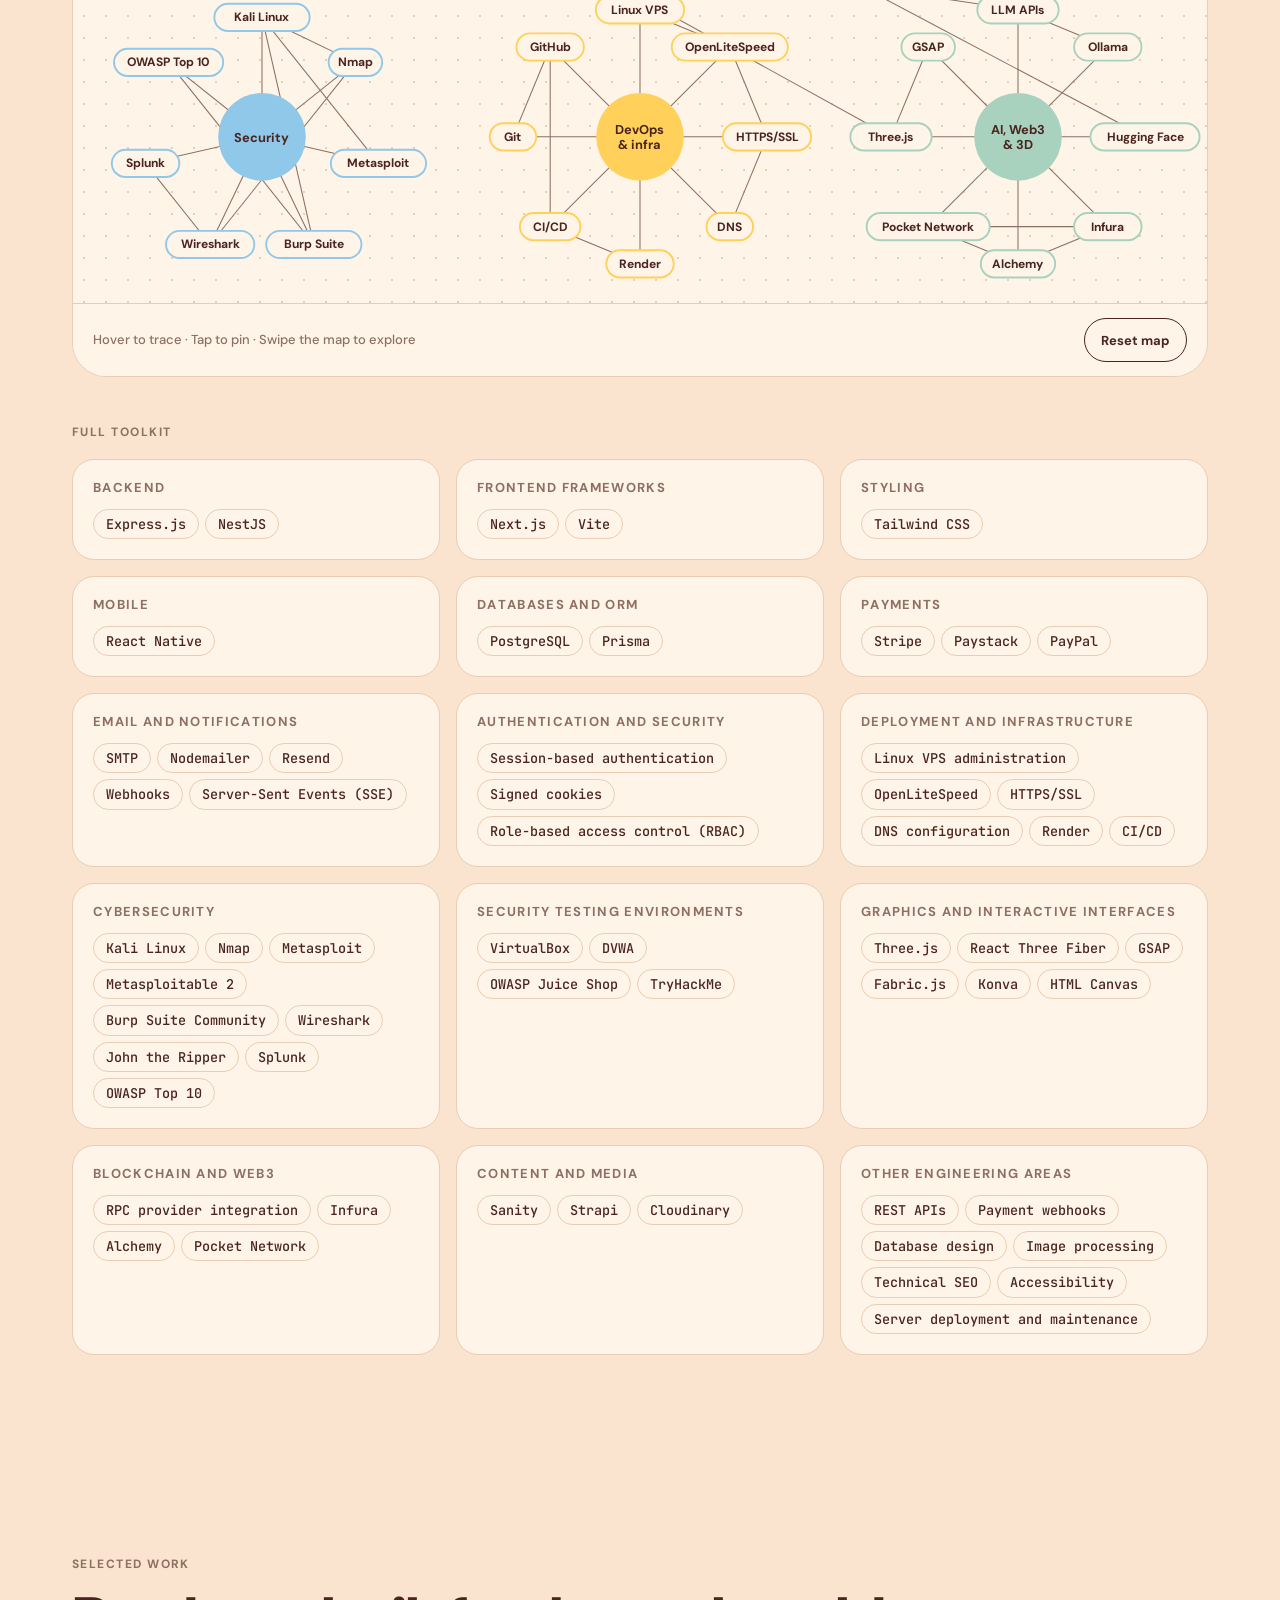
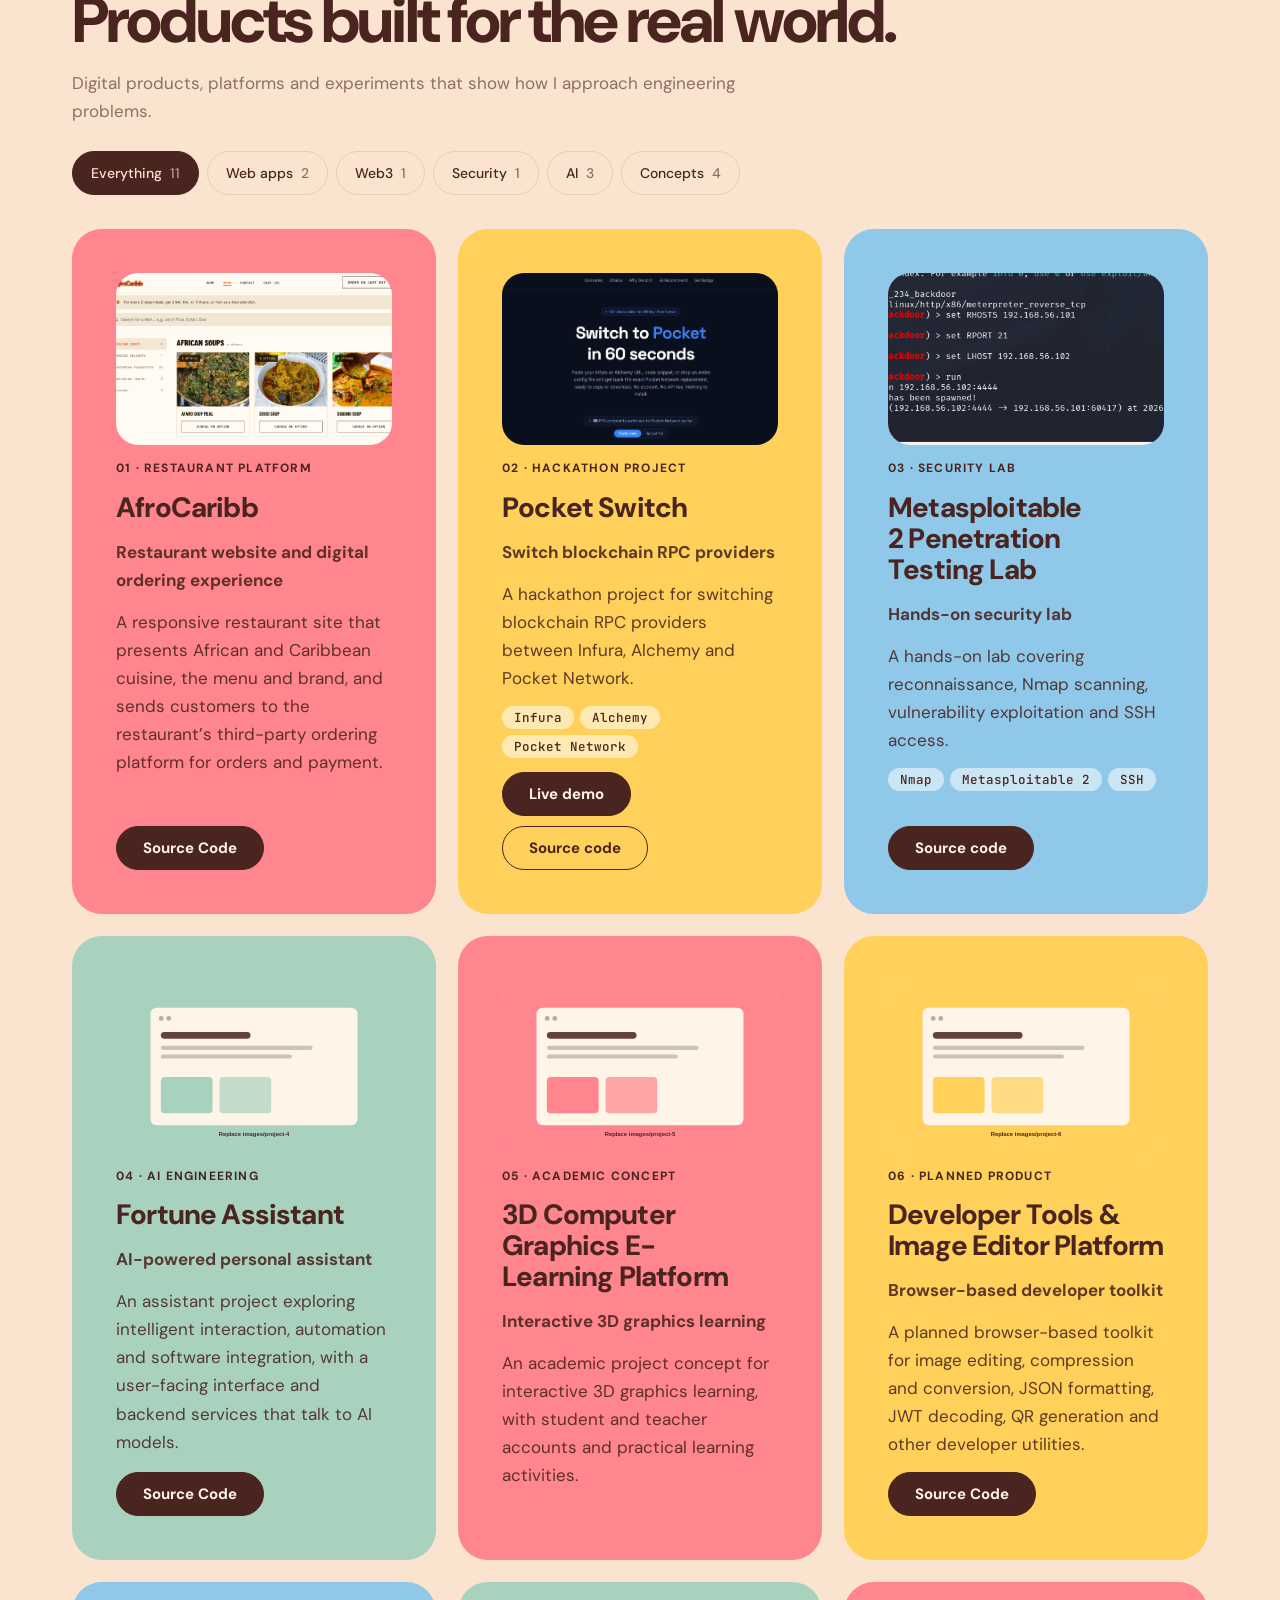
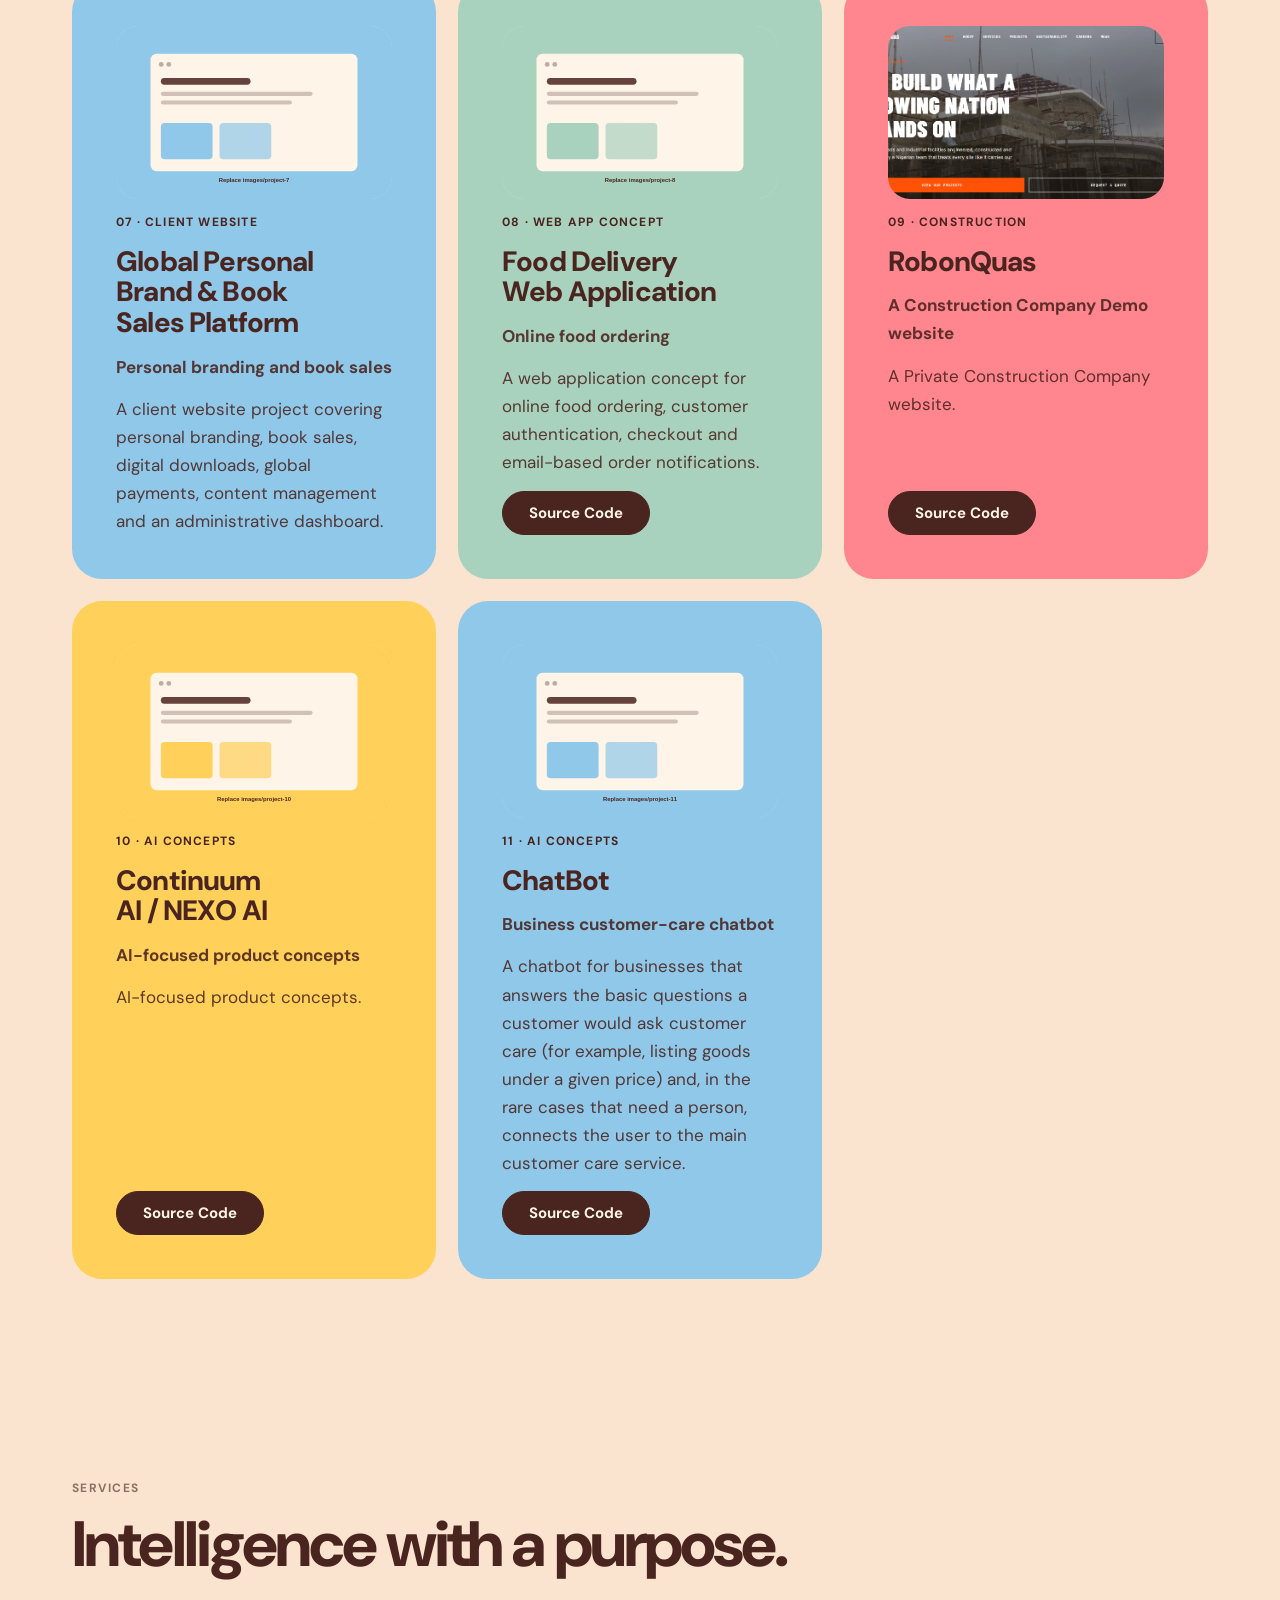
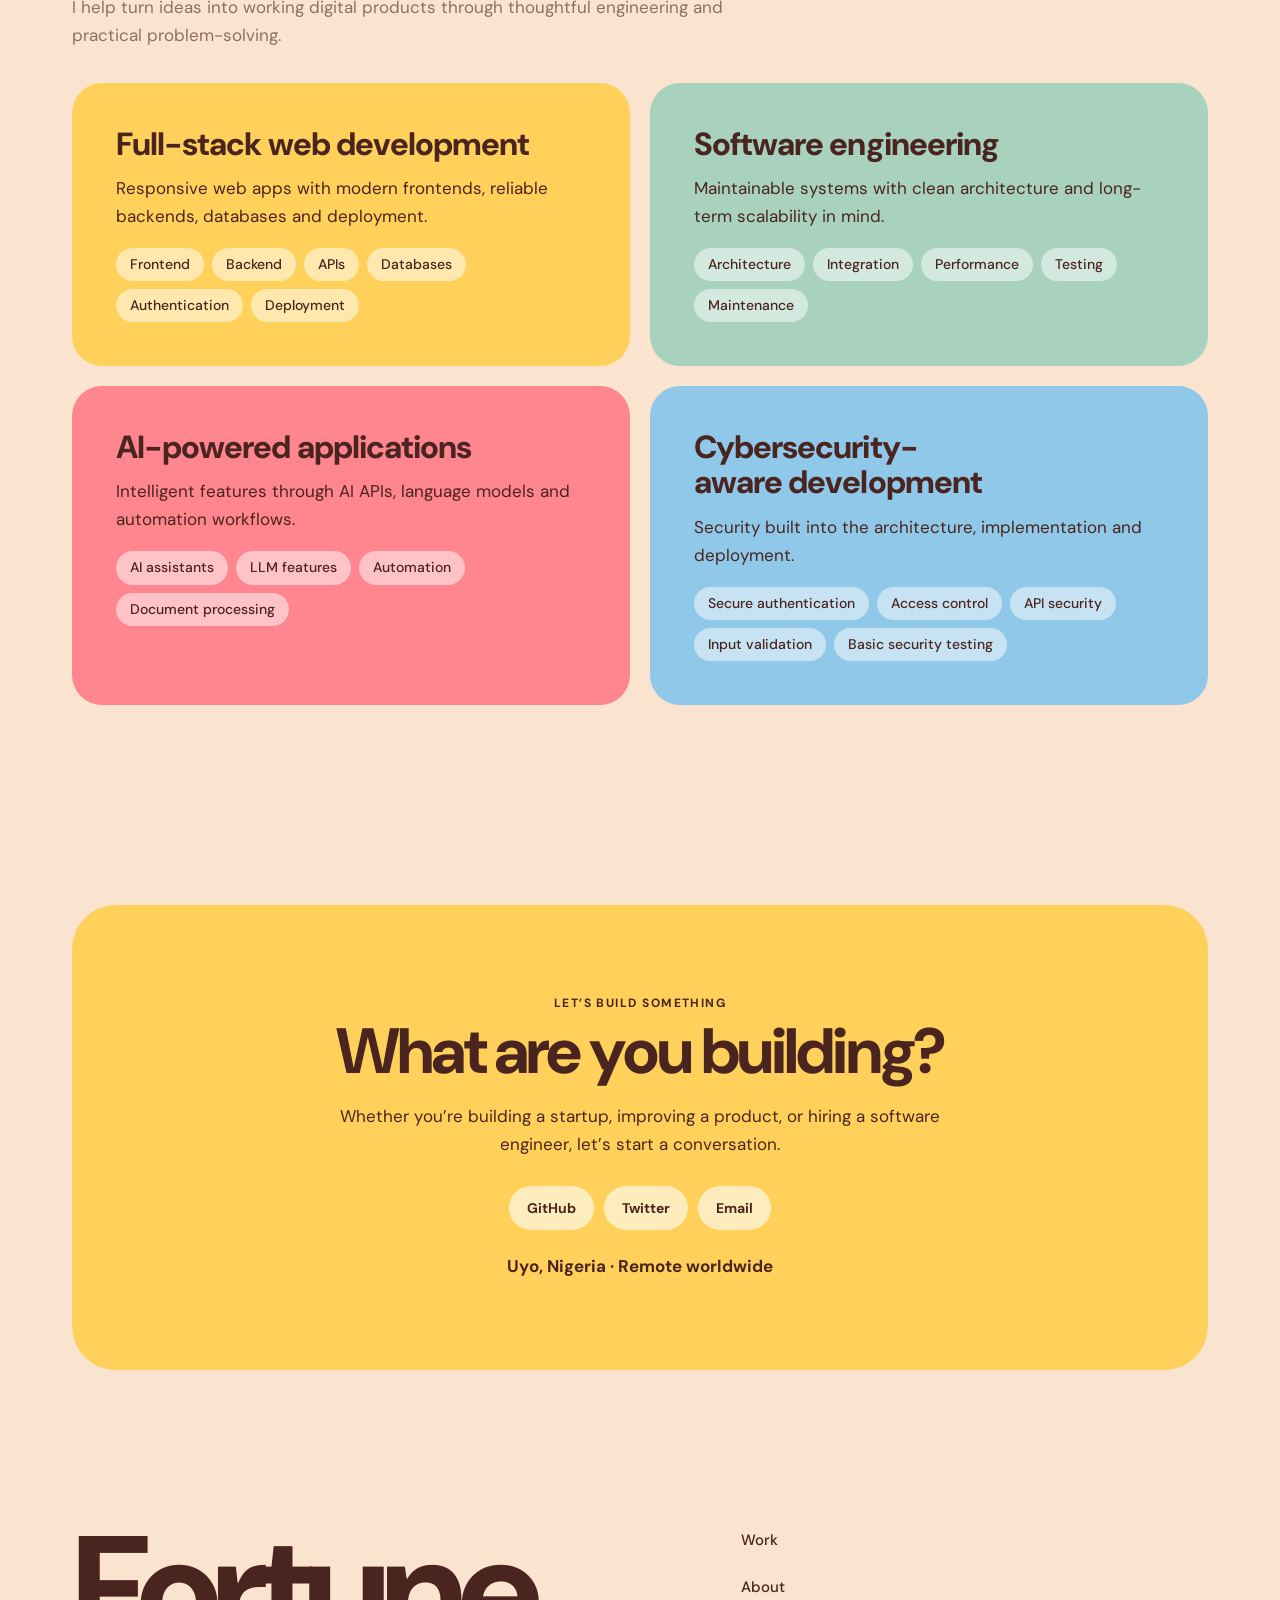
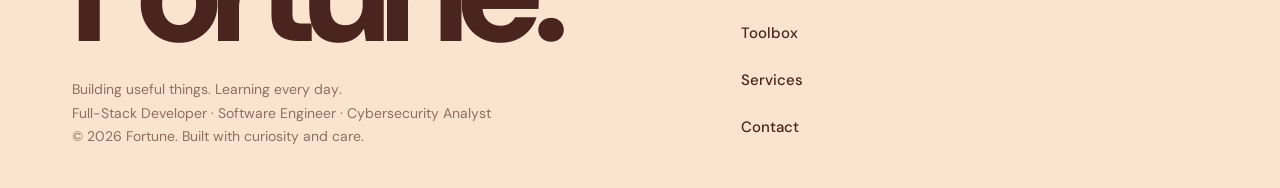
==== commit 25600537: "updated potfolio" ====
--- a/index.html
+++ b/index.html
@@ -32,7 +32,7 @@
 <div class="cta"><a class="btn d" href="#work">Explore my work</a><a class="btn" href="#contact">Let’s talk</a></div>
 </div>
 <div class="pw"><div class="portrait"><img src="images/potrait.jpg" alt="Portrait of Fortune" width="800" height="1000"></div>
-<span class="fl" aria-hidden="true">React</span><span class="fl" aria-hidden="true">TypeScript</span><span class="fl" aria-hidden="true">Python</span><span class="fl" aria-hidden="true">GitHub</span><span class="fl" aria-hidden="true">SQL</span><span class="fl" aria-hidden="true">HTML</span><span class="fl" aria-hidden="true">JavaScript</span><span class="fl" aria-hidden="true">Next.js</span><span class="fl" aria-hidden="true">Node.js</span><span class="fl" aria-hidden="true">Tailwind CSS</span><span class="fl" aria-hidden="true">PostgreSQL</span><span class="fl" aria-hidden="true">Kali Linux</span></div>
+<span class="fl" aria-hidden="true">TypeScript</span><span class="fl" aria-hidden="true">Python</span><span class="fl" aria-hidden="true">GitHub</span><span class="fl" aria-hidden="true">SQL</span><span class="fl" aria-hidden="true">HTML</span><span class="fl" aria-hidden="true">JavaScript</span><span class="fl" aria-hidden="true">Next.js</span><span class="fl" aria-hidden="true">Node.js</span><span class="fl" aria-hidden="true">Tailwind CSS</span><span class="fl" aria-hidden="true">PostgreSQL</span><span class="fl" aria-hidden="true">Kali Linux</span></div>
 </div>
 <div class="photo" style="margin-top:56px"><img src="images/laptopb.jpg" alt="Fortune working at a laptop" width="1600" height="800"><em>Building, learning, and shipping.</em></div>
 <div class="row">
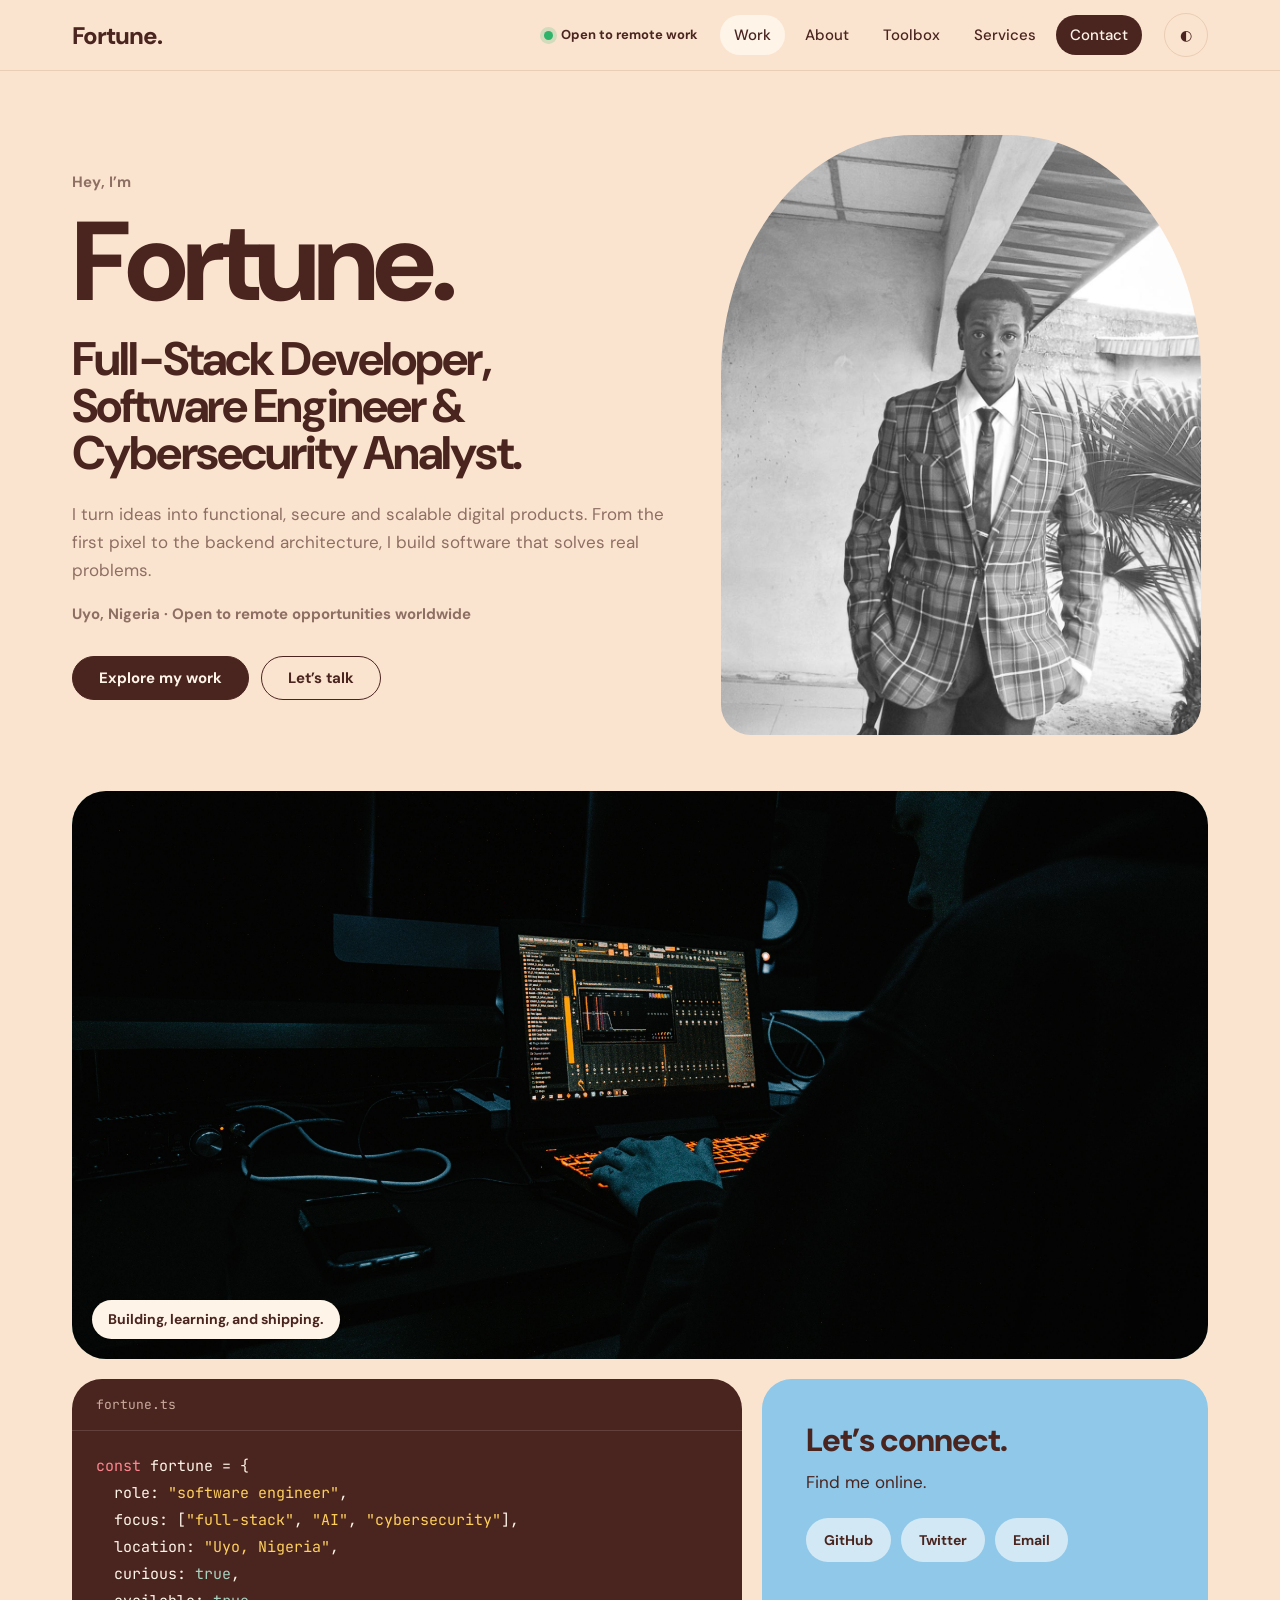
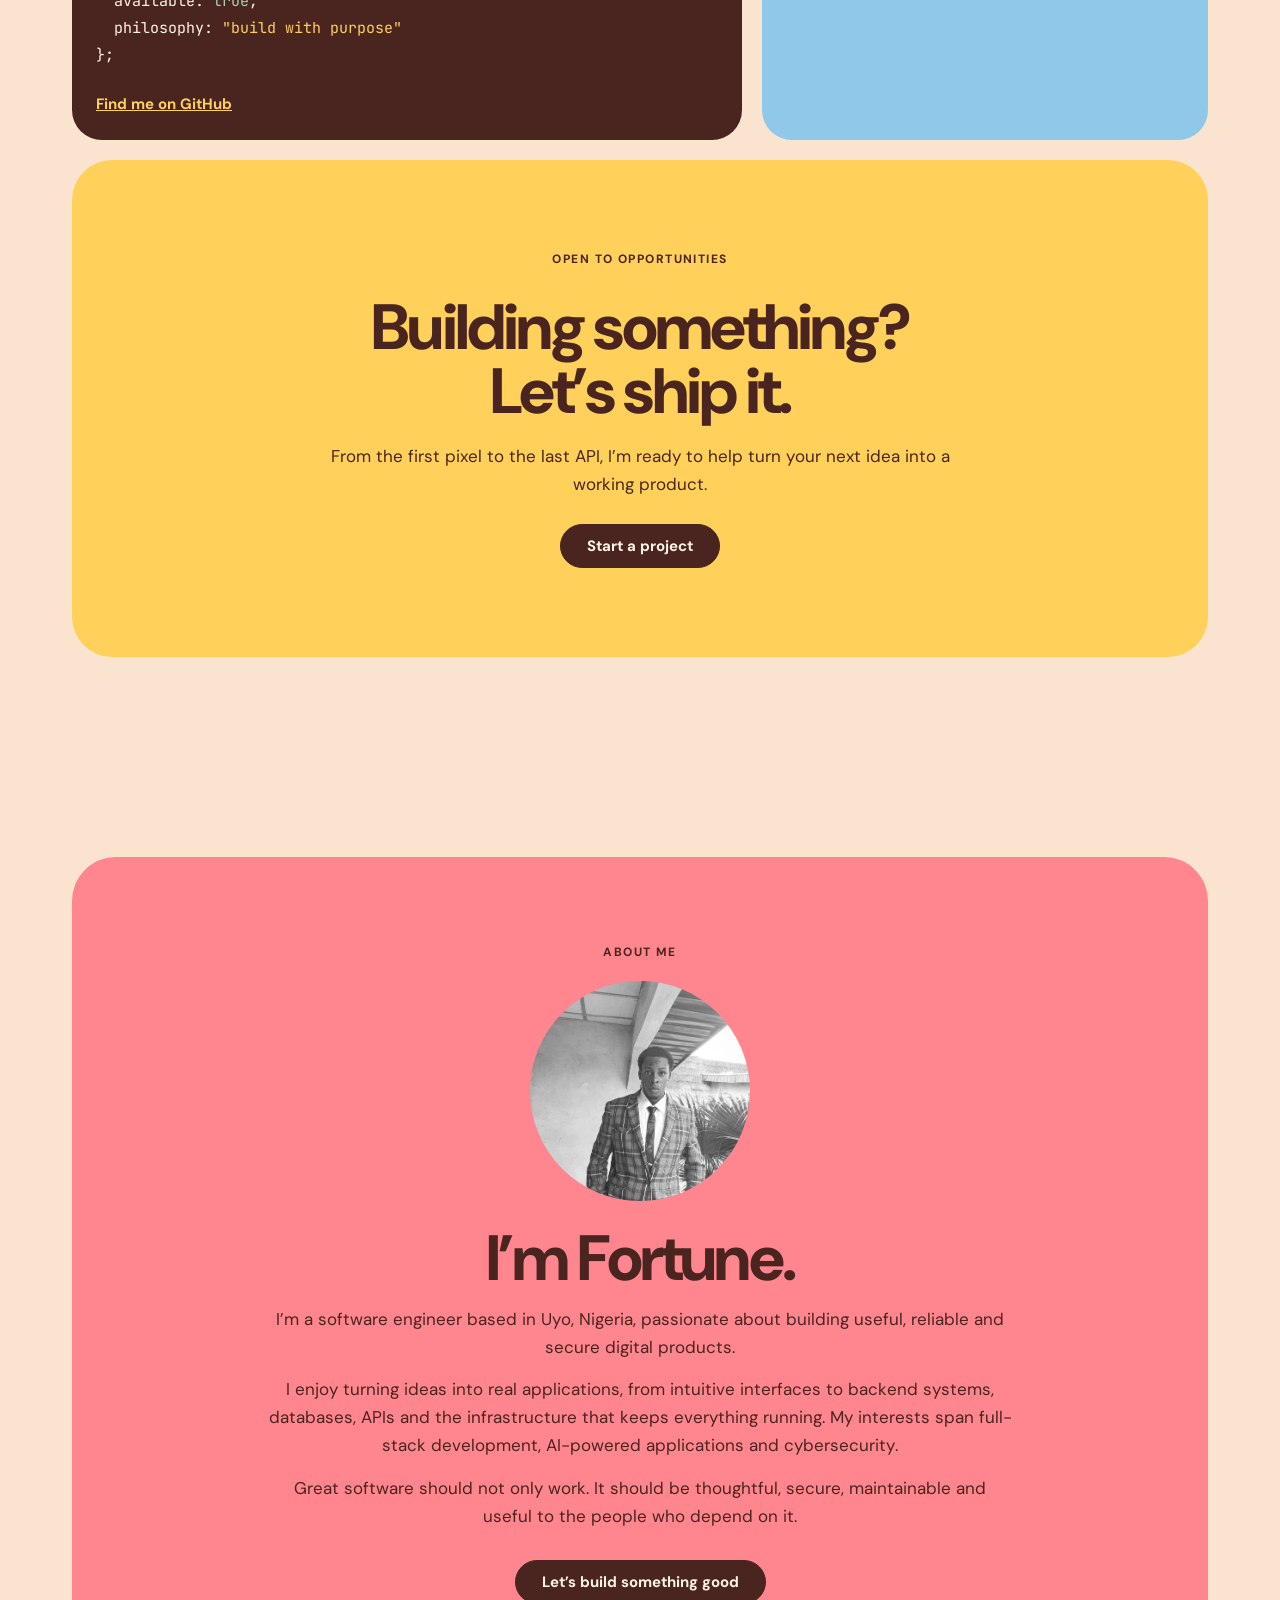
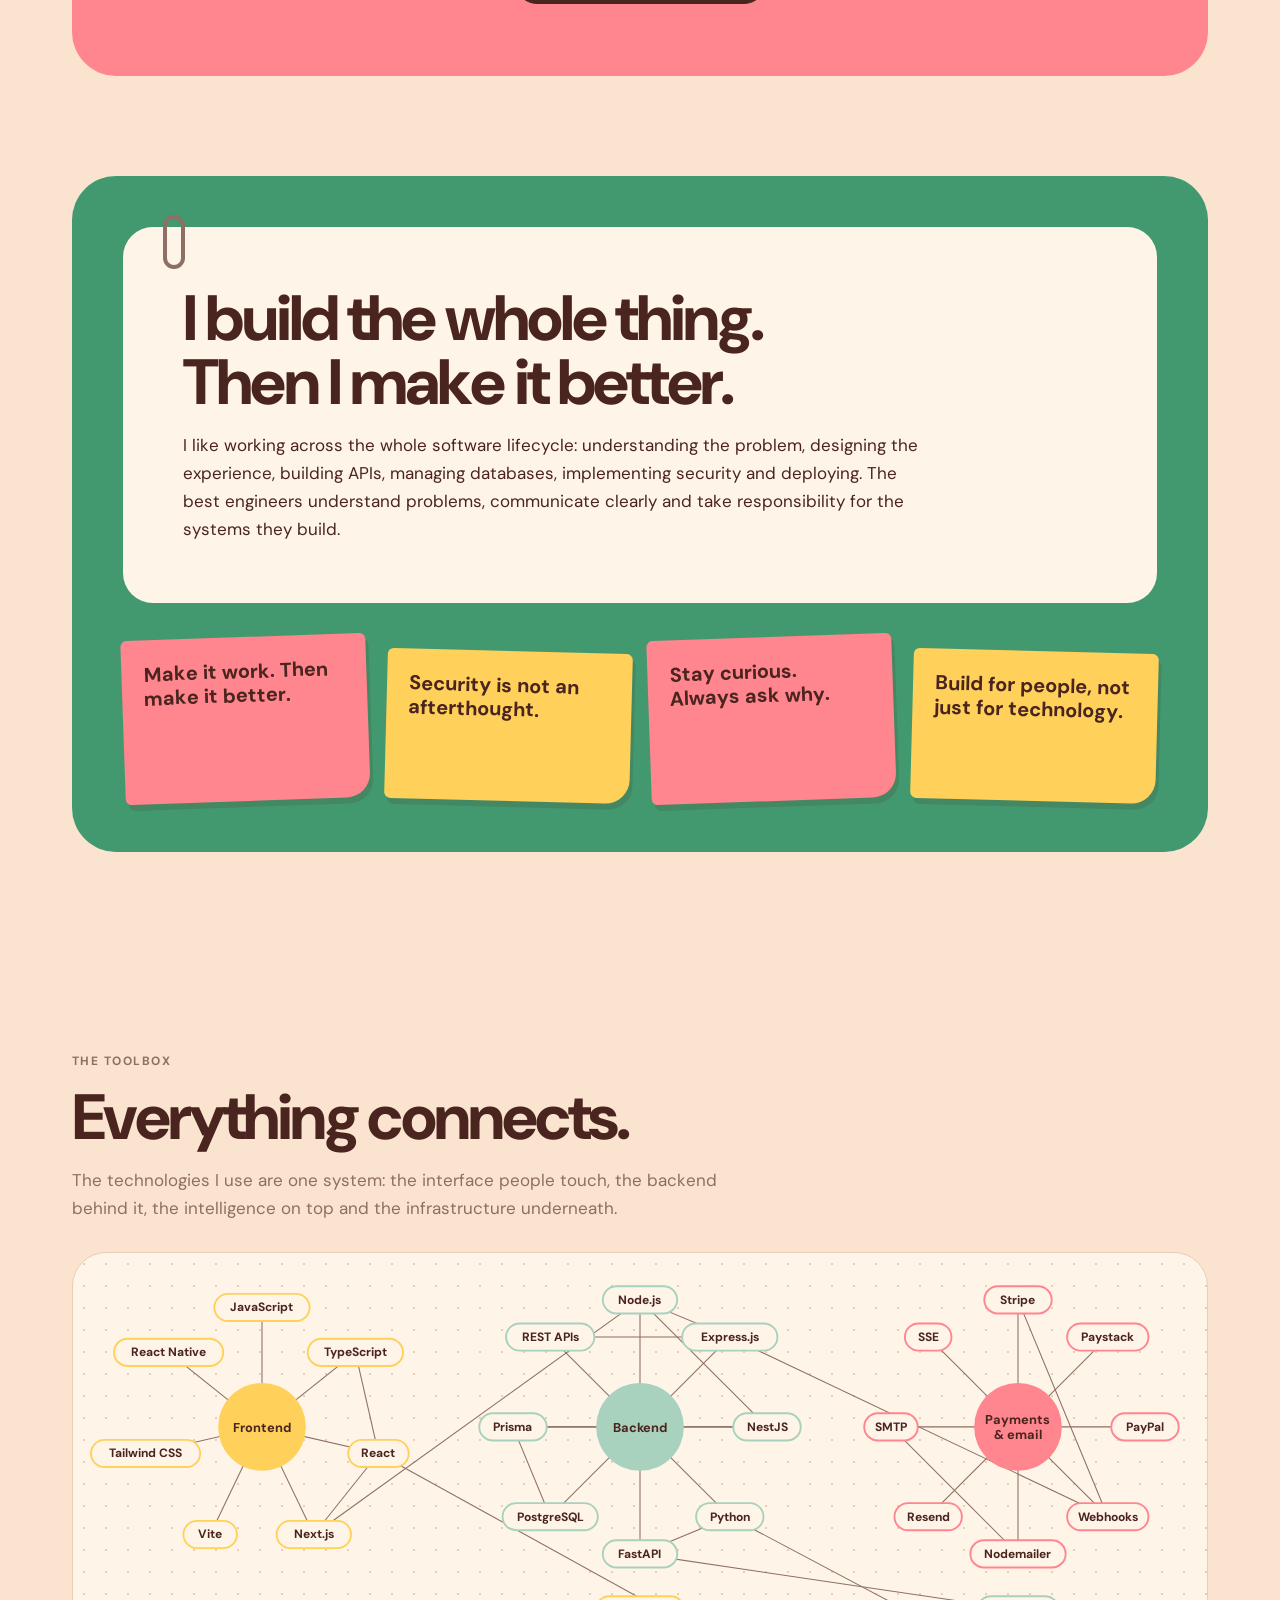
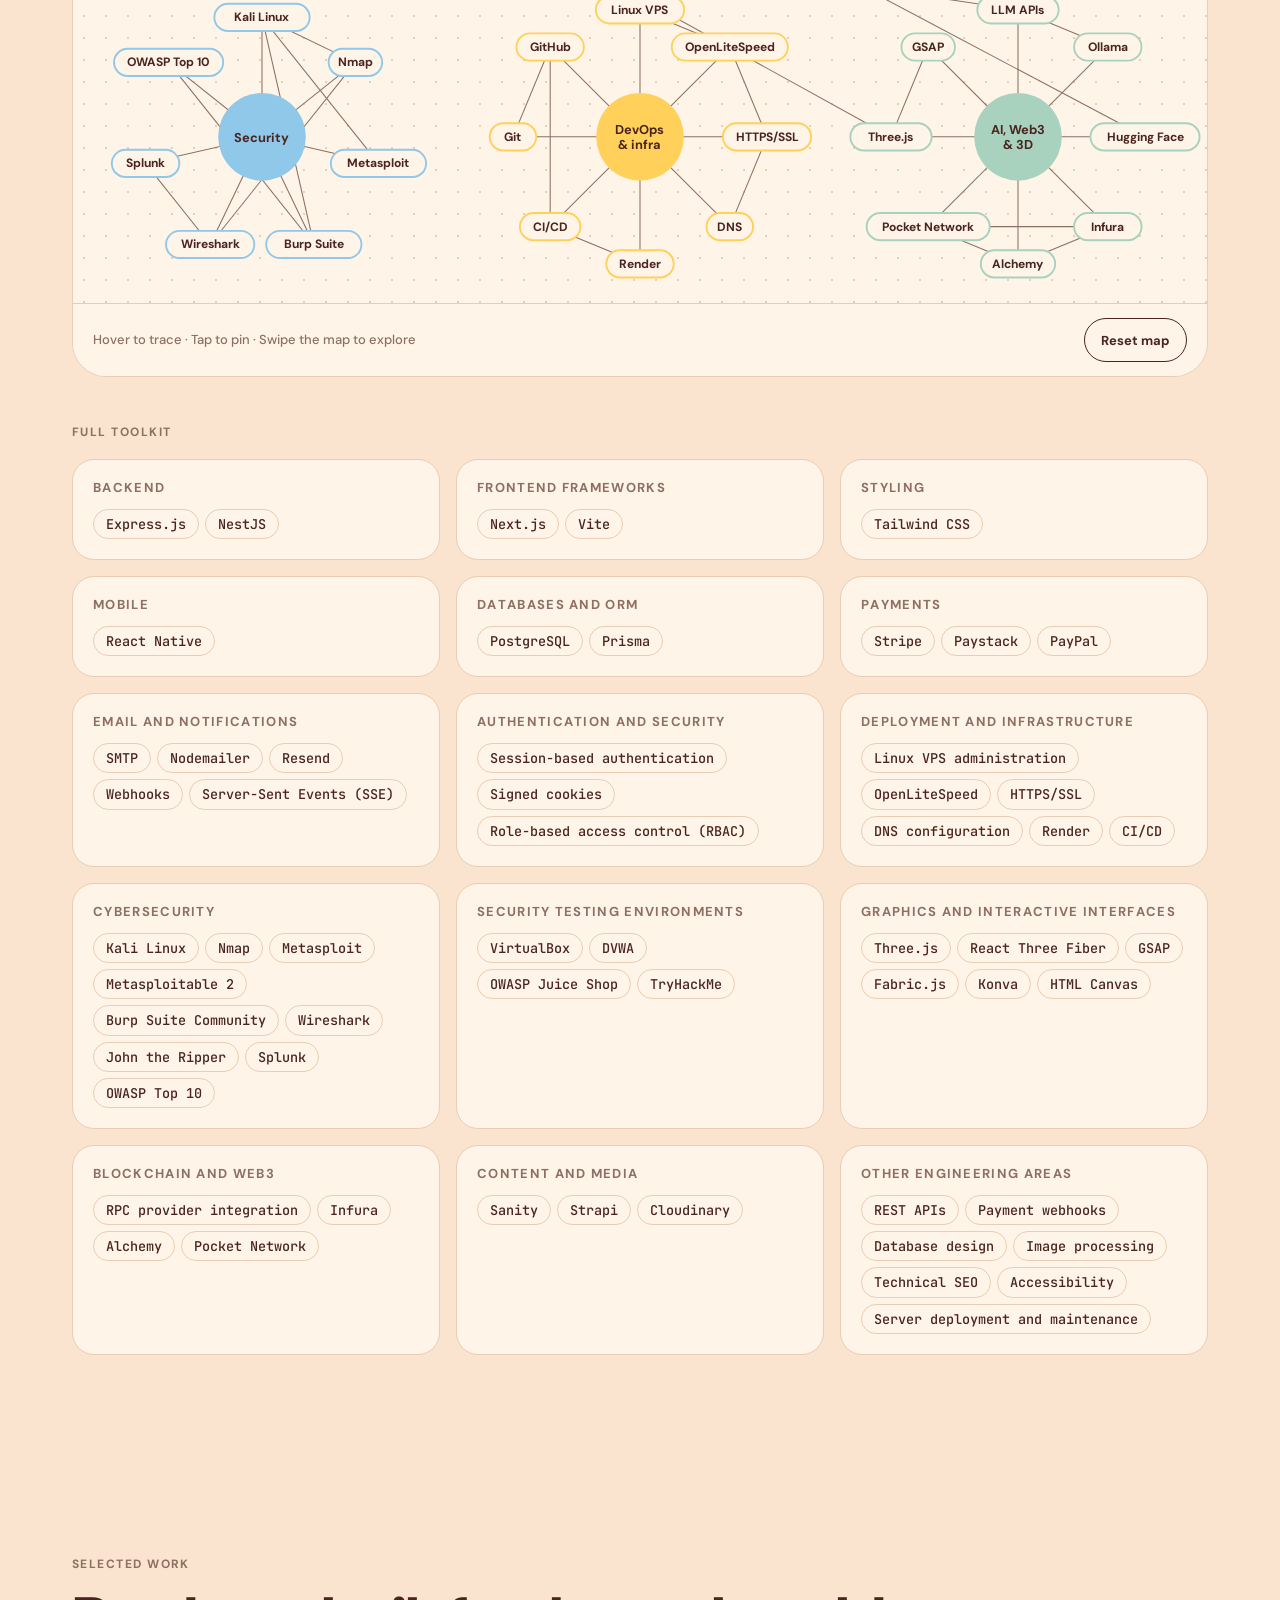
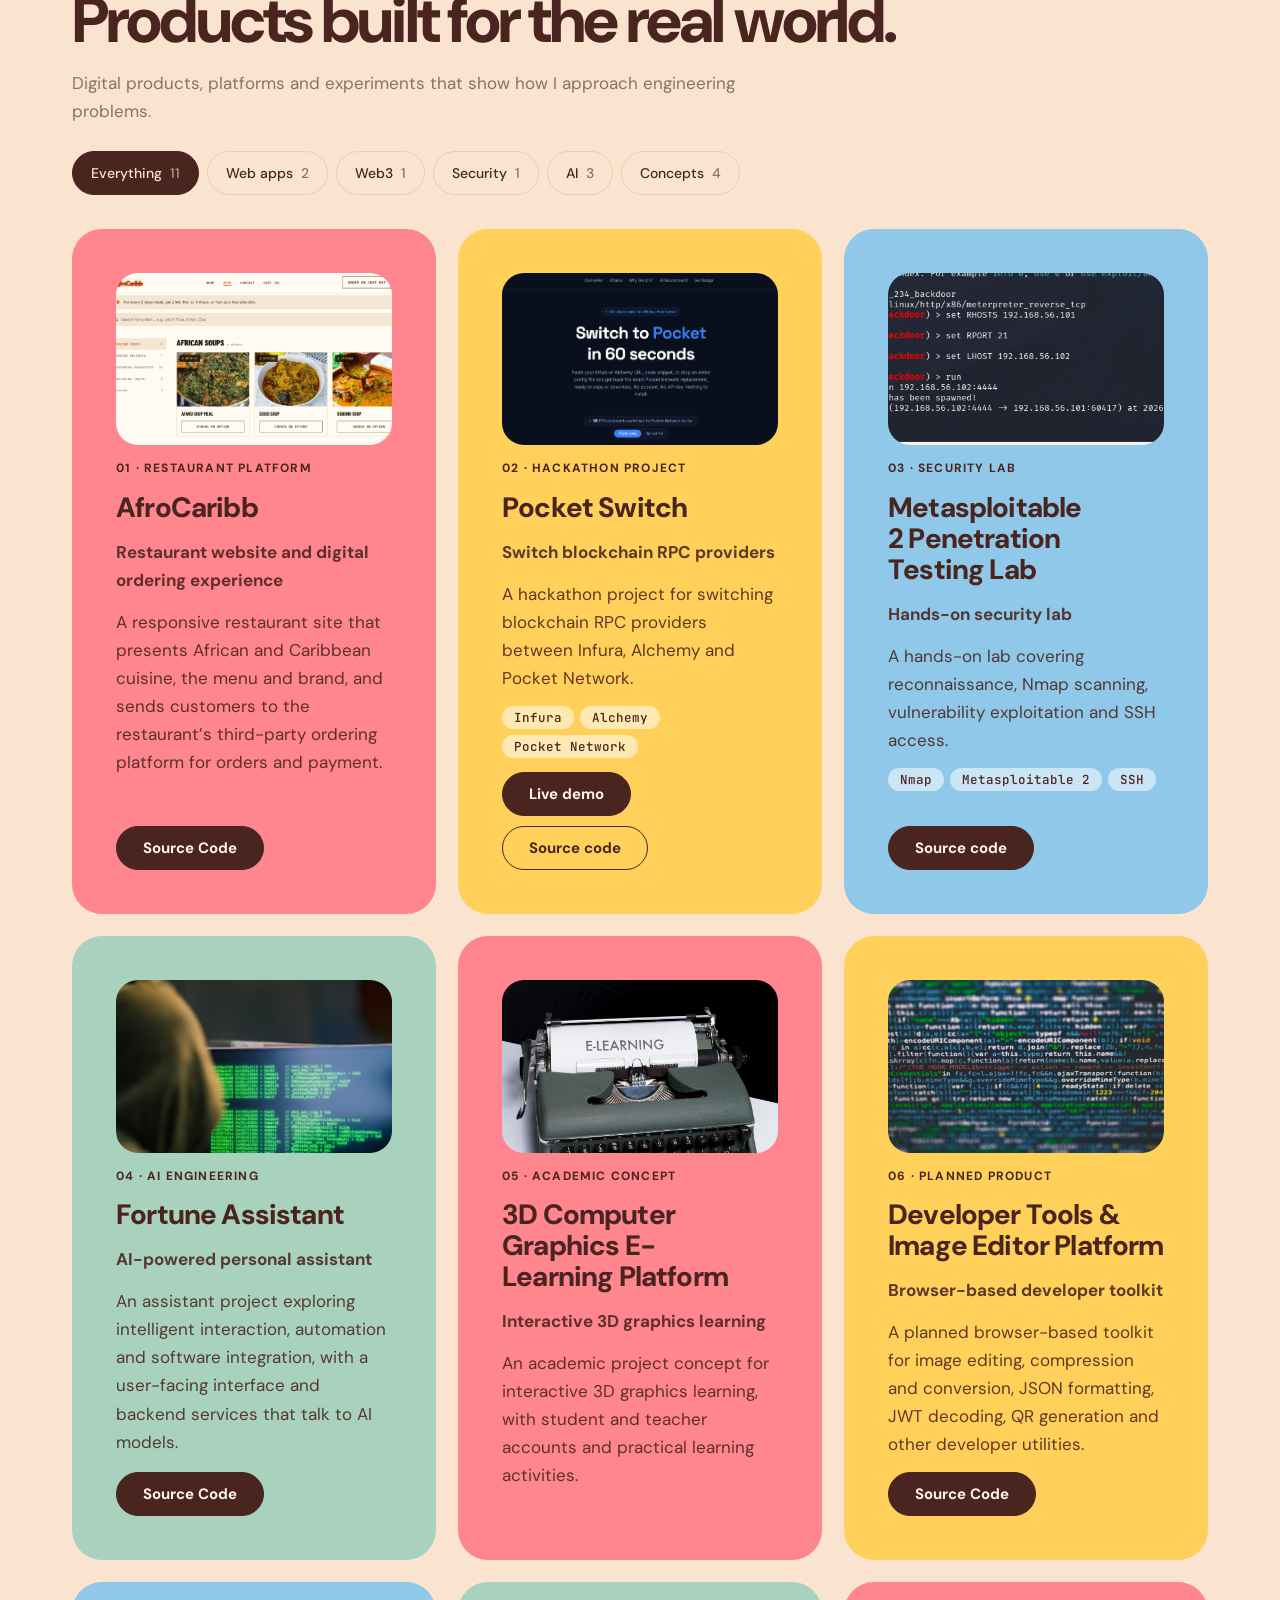
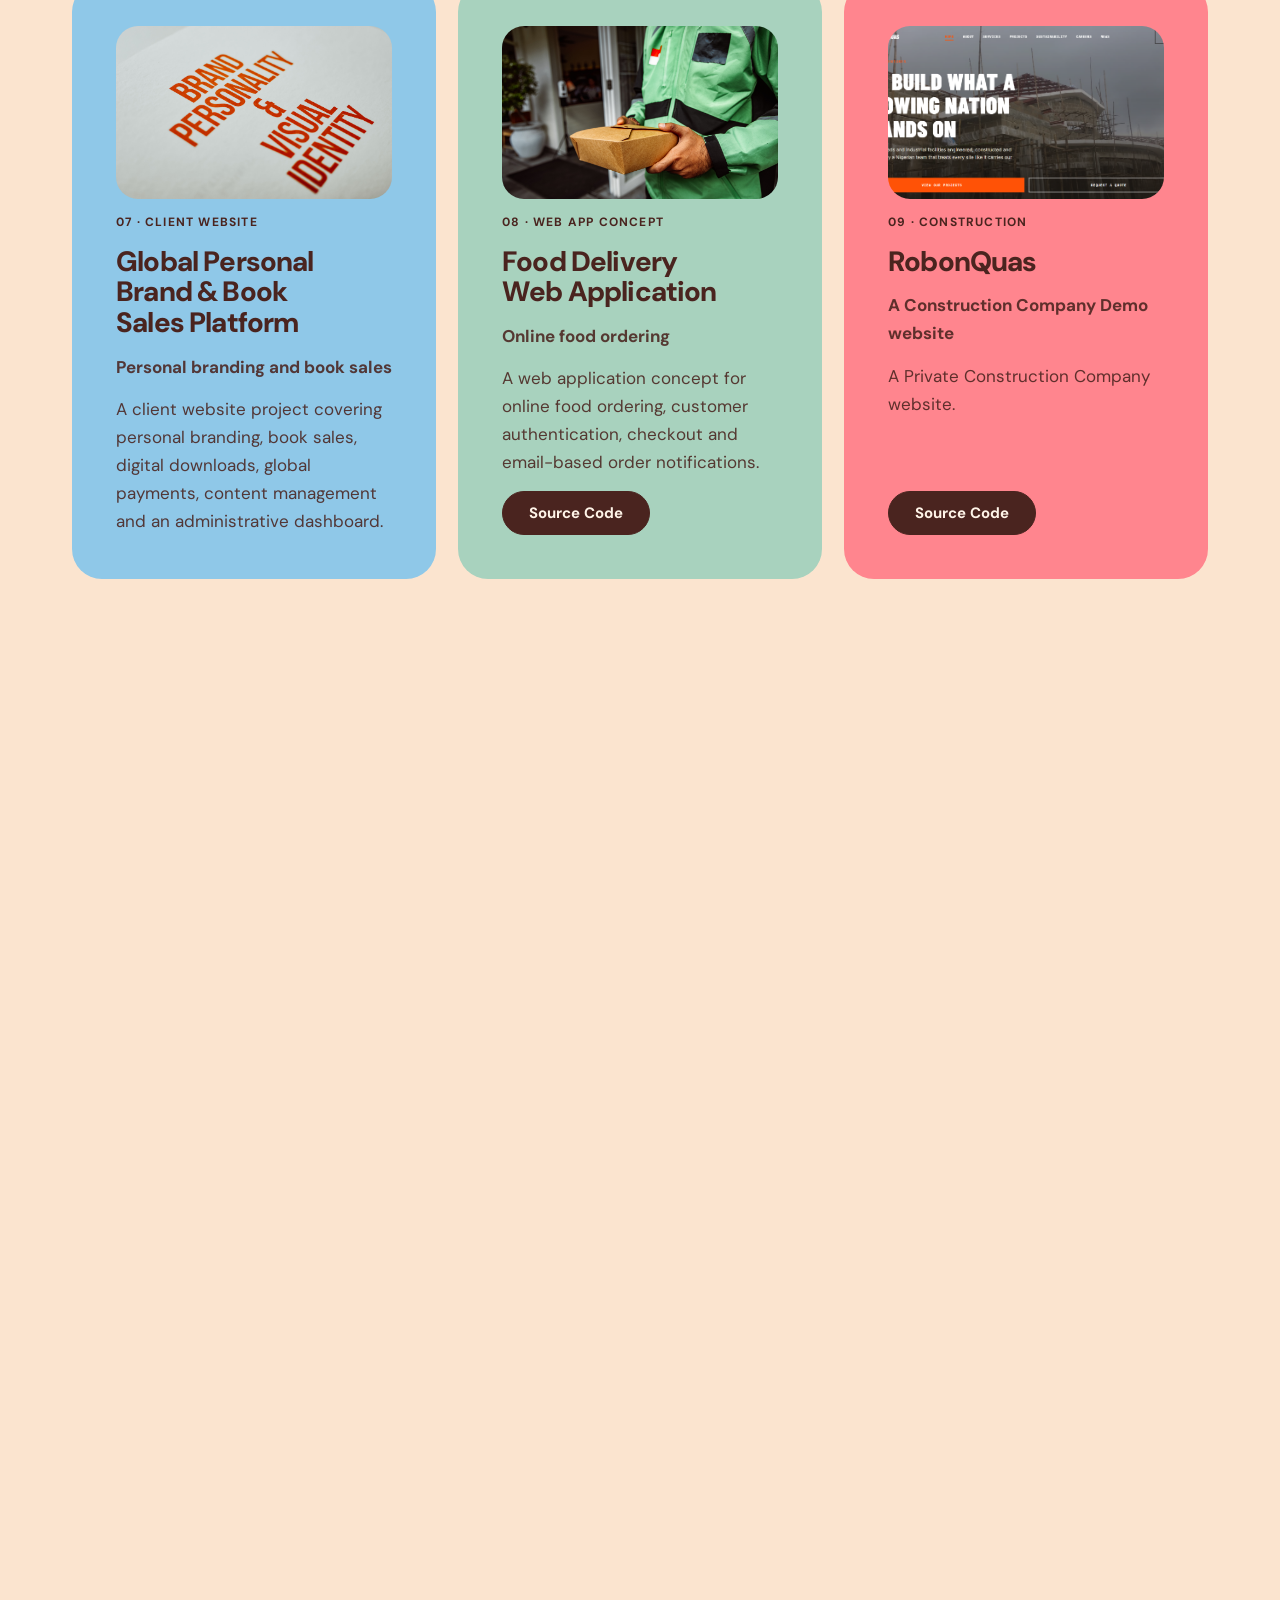
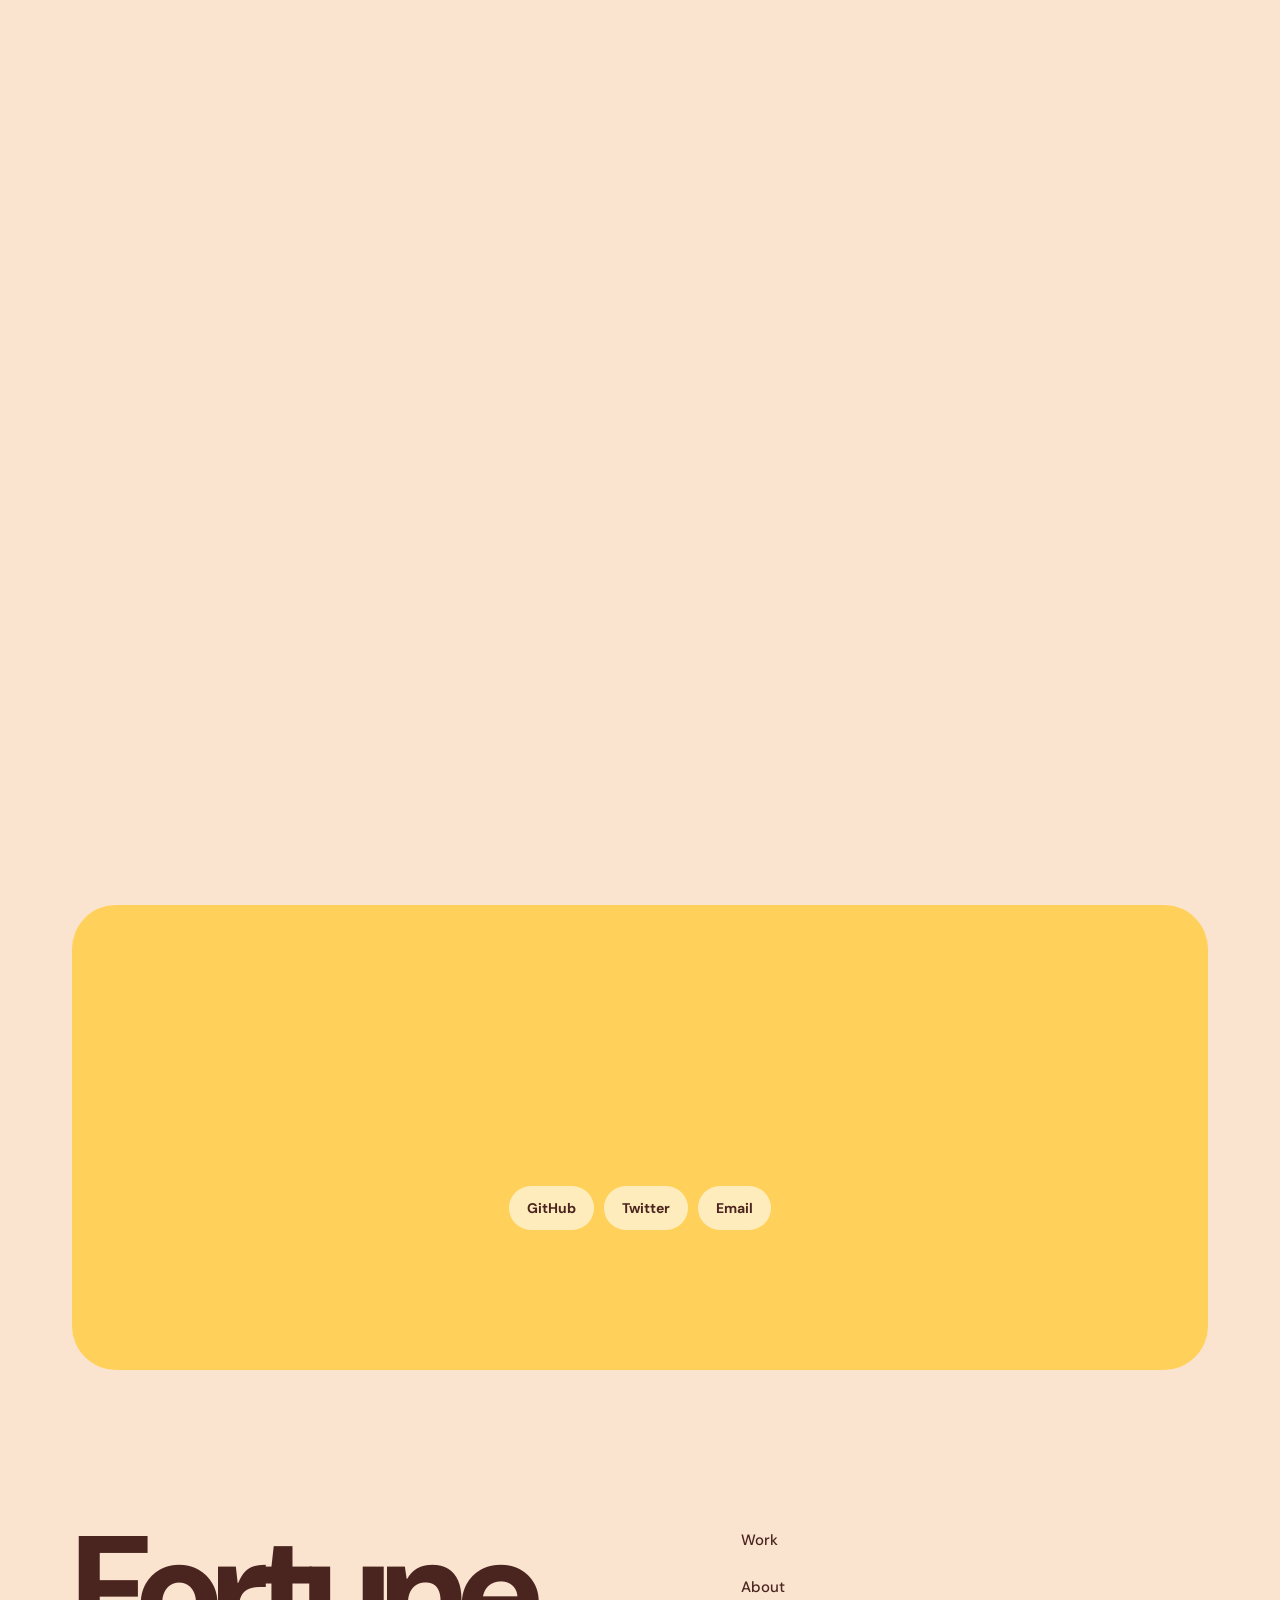
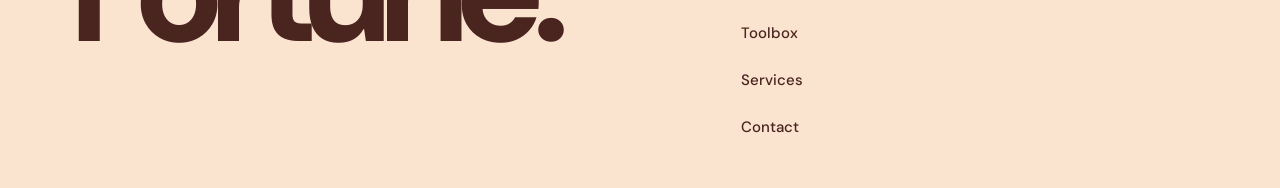
==== commit 7d0fa1dd: "updated potfolio" ====
--- a/index.html
+++ b/index.html
@@ -31,8 +31,8 @@
 <p class="meta" style="margin-top:18px">Uyo, Nigeria · Open to remote opportunities worldwide</p>
 <div class="cta"><a class="btn d" href="#work">Explore my work</a><a class="btn" href="#contact">Let’s talk</a></div>
 </div>
-<div class="pw"><div class="portrait"><img src="images/potrait.jpg" alt="Portrait of Fortune" width="800" height="1000"></div>
-<span class="fl" aria-hidden="true">TypeScript</span><span class="fl" aria-hidden="true">Python</span><span class="fl" aria-hidden="true">GitHub</span><span class="fl" aria-hidden="true">SQL</span><span class="fl" aria-hidden="true">HTML</span><span class="fl" aria-hidden="true">JavaScript</span><span class="fl" aria-hidden="true">Next.js</span><span class="fl" aria-hidden="true">Node.js</span><span class="fl" aria-hidden="true">Tailwind CSS</span><span class="fl" aria-hidden="true">PostgreSQL</span><span class="fl" aria-hidden="true">Kali Linux</span></div>
+<div class="pw"><div class="portrait"><img src="images/portraitb.jpg" alt="Portrait of Fortune" width="800" height="1000"></div>
+</div>
 </div>
 <div class="photo" style="margin-top:56px"><img src="images/laptopb.jpg" alt="Fortune working at a laptop" width="1600" height="800"><em>Building, learning, and shipping.</em></div>
 <div class="row">
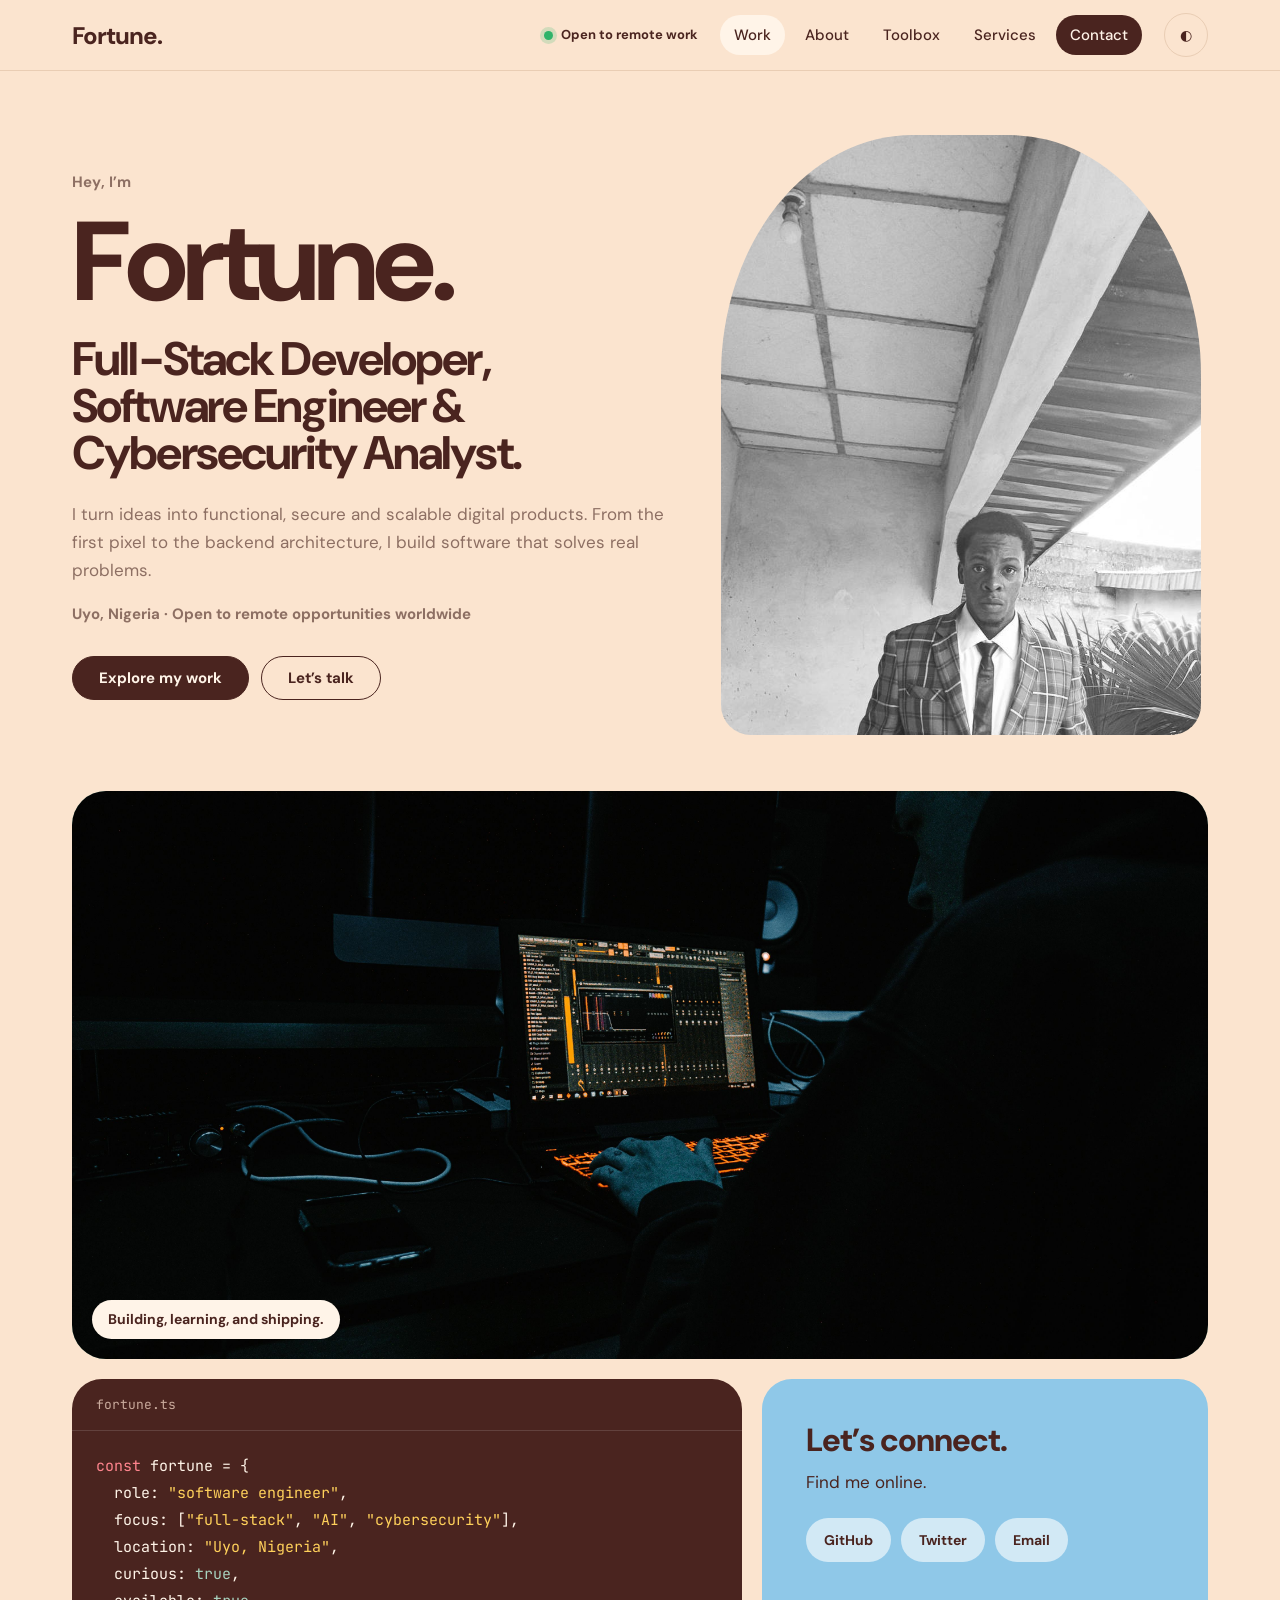
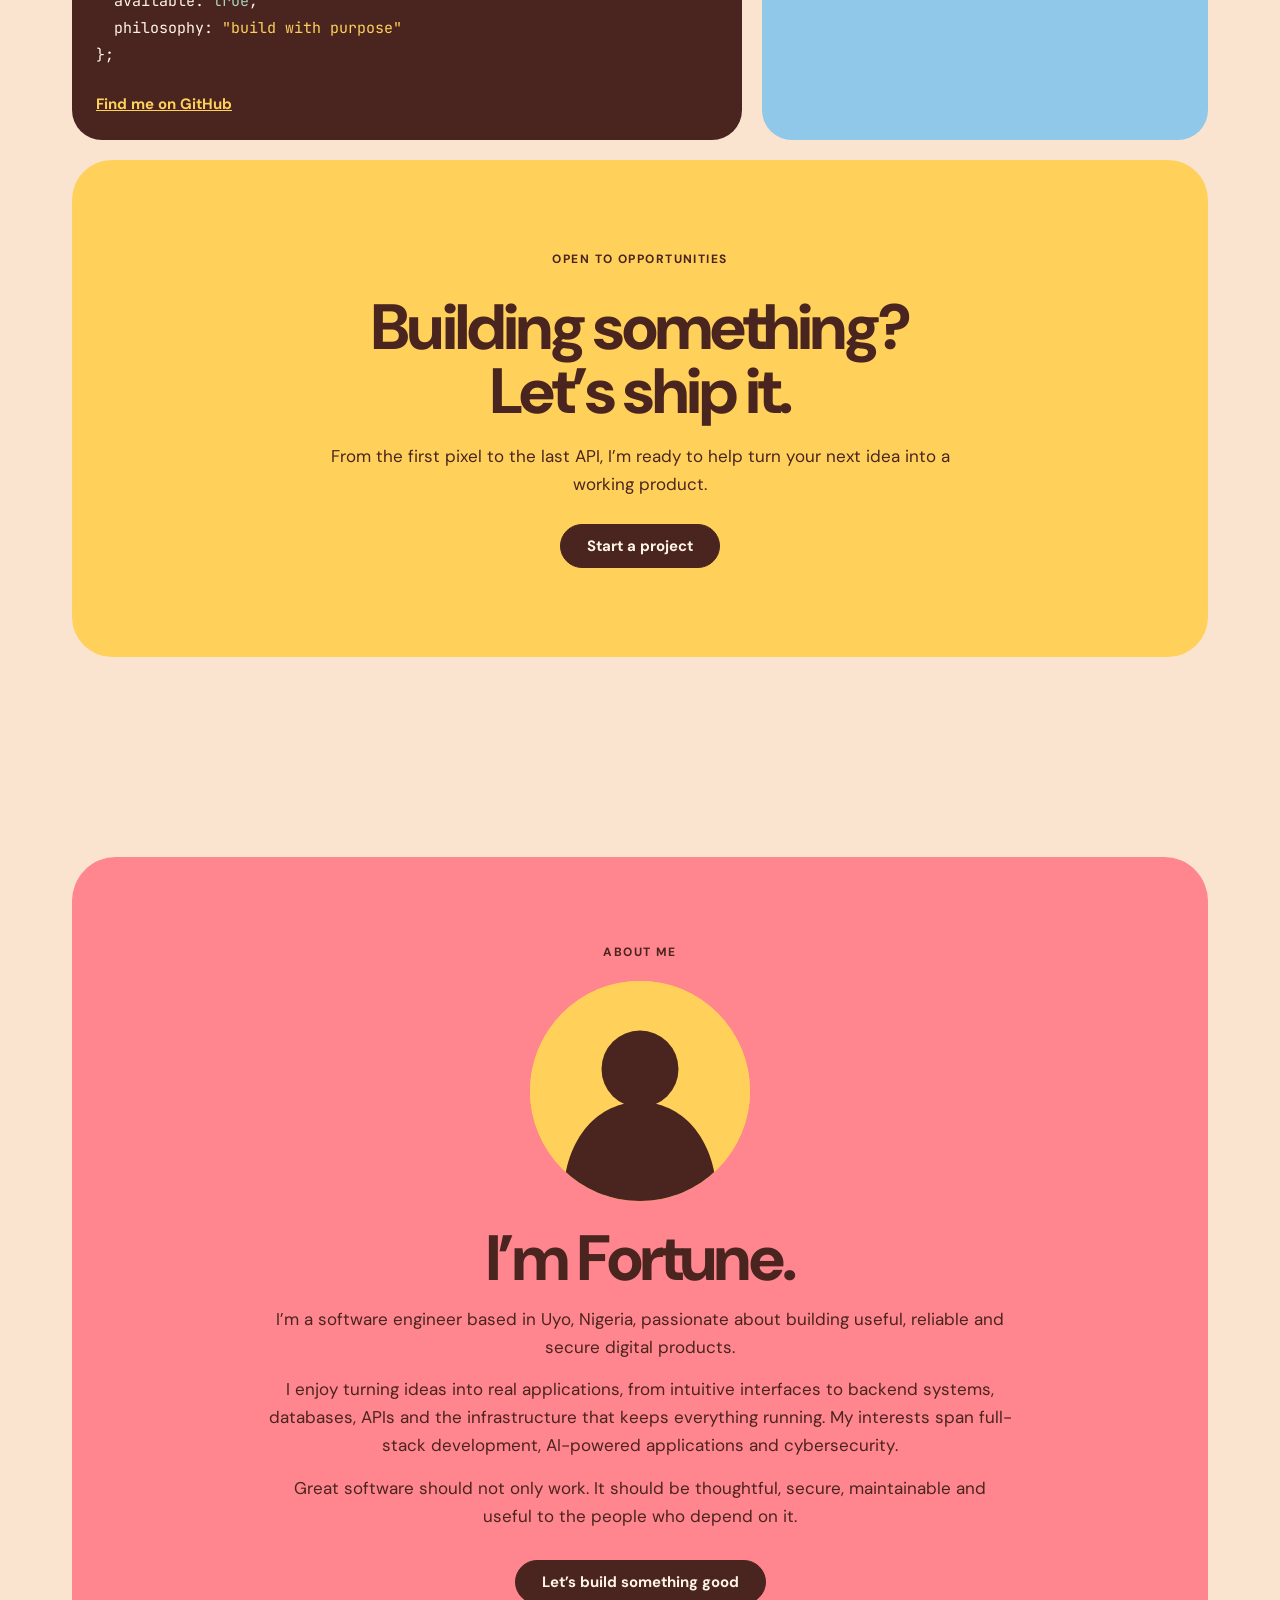
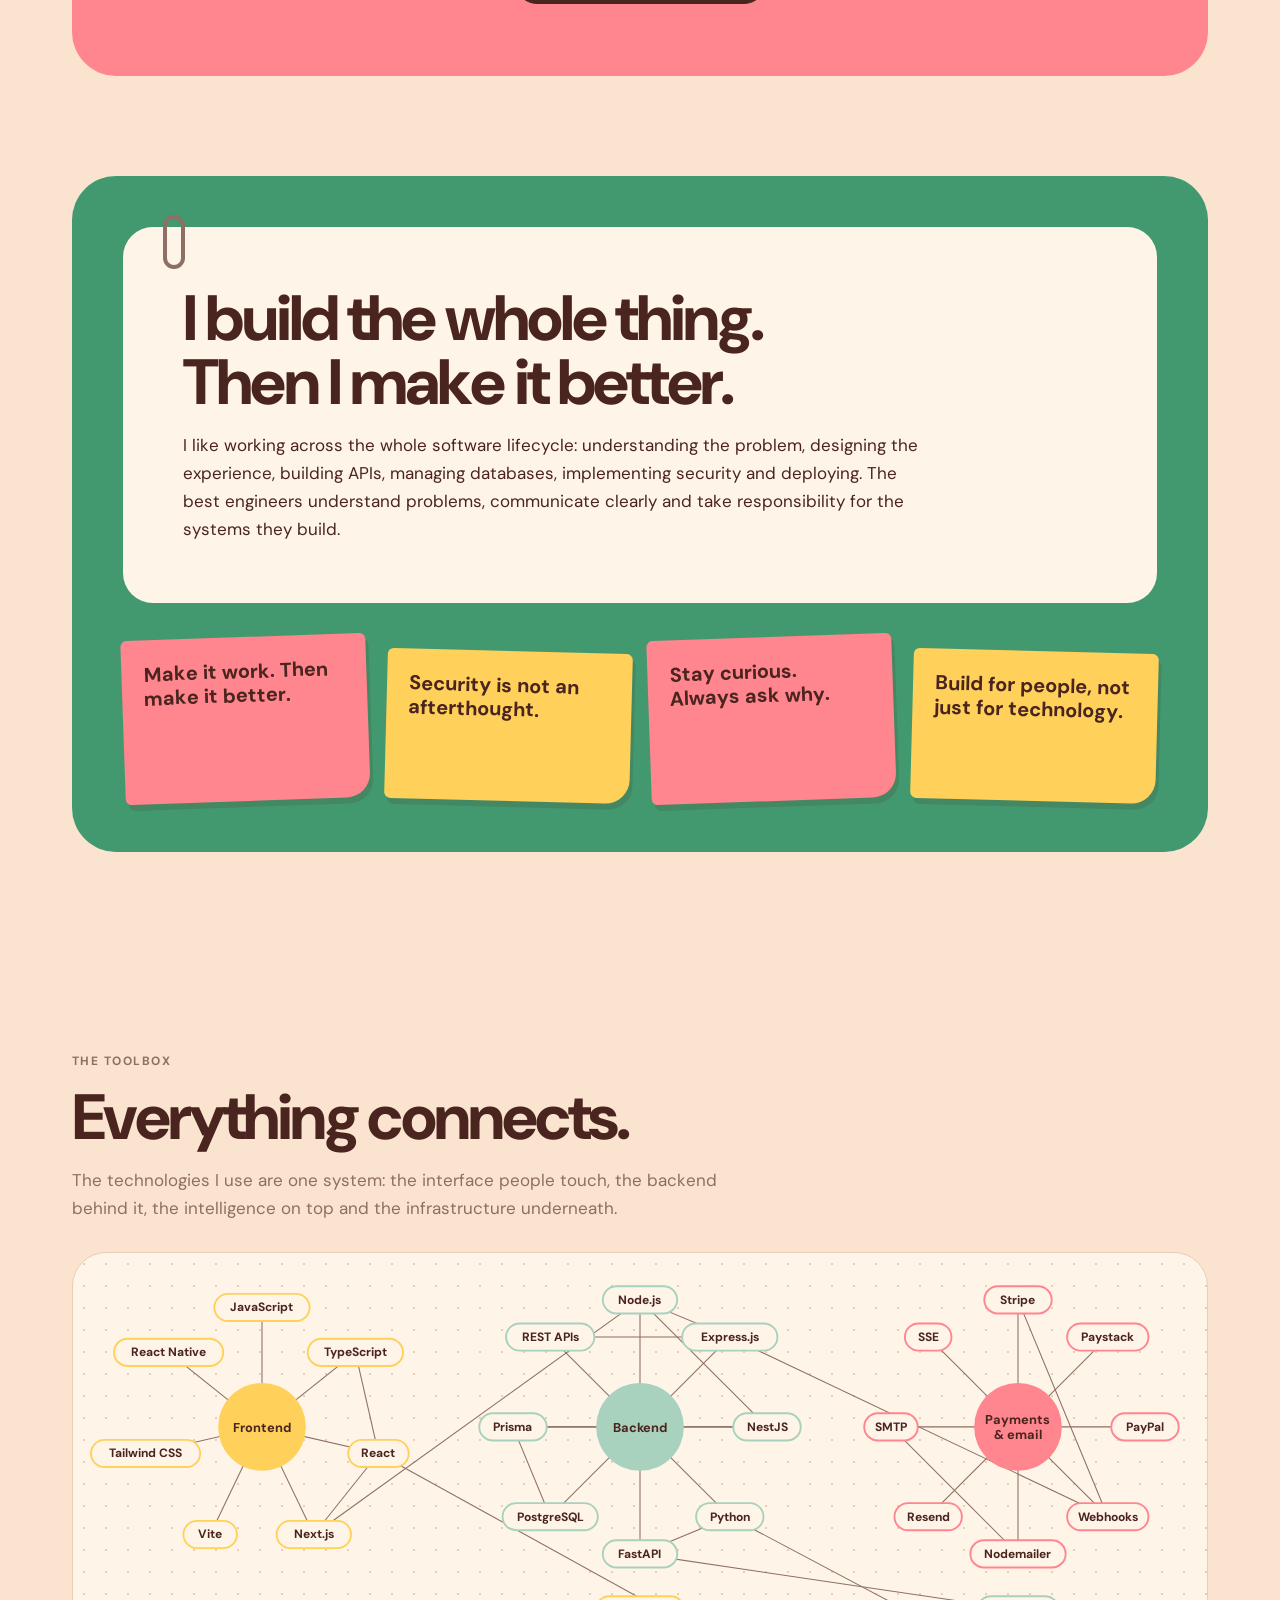
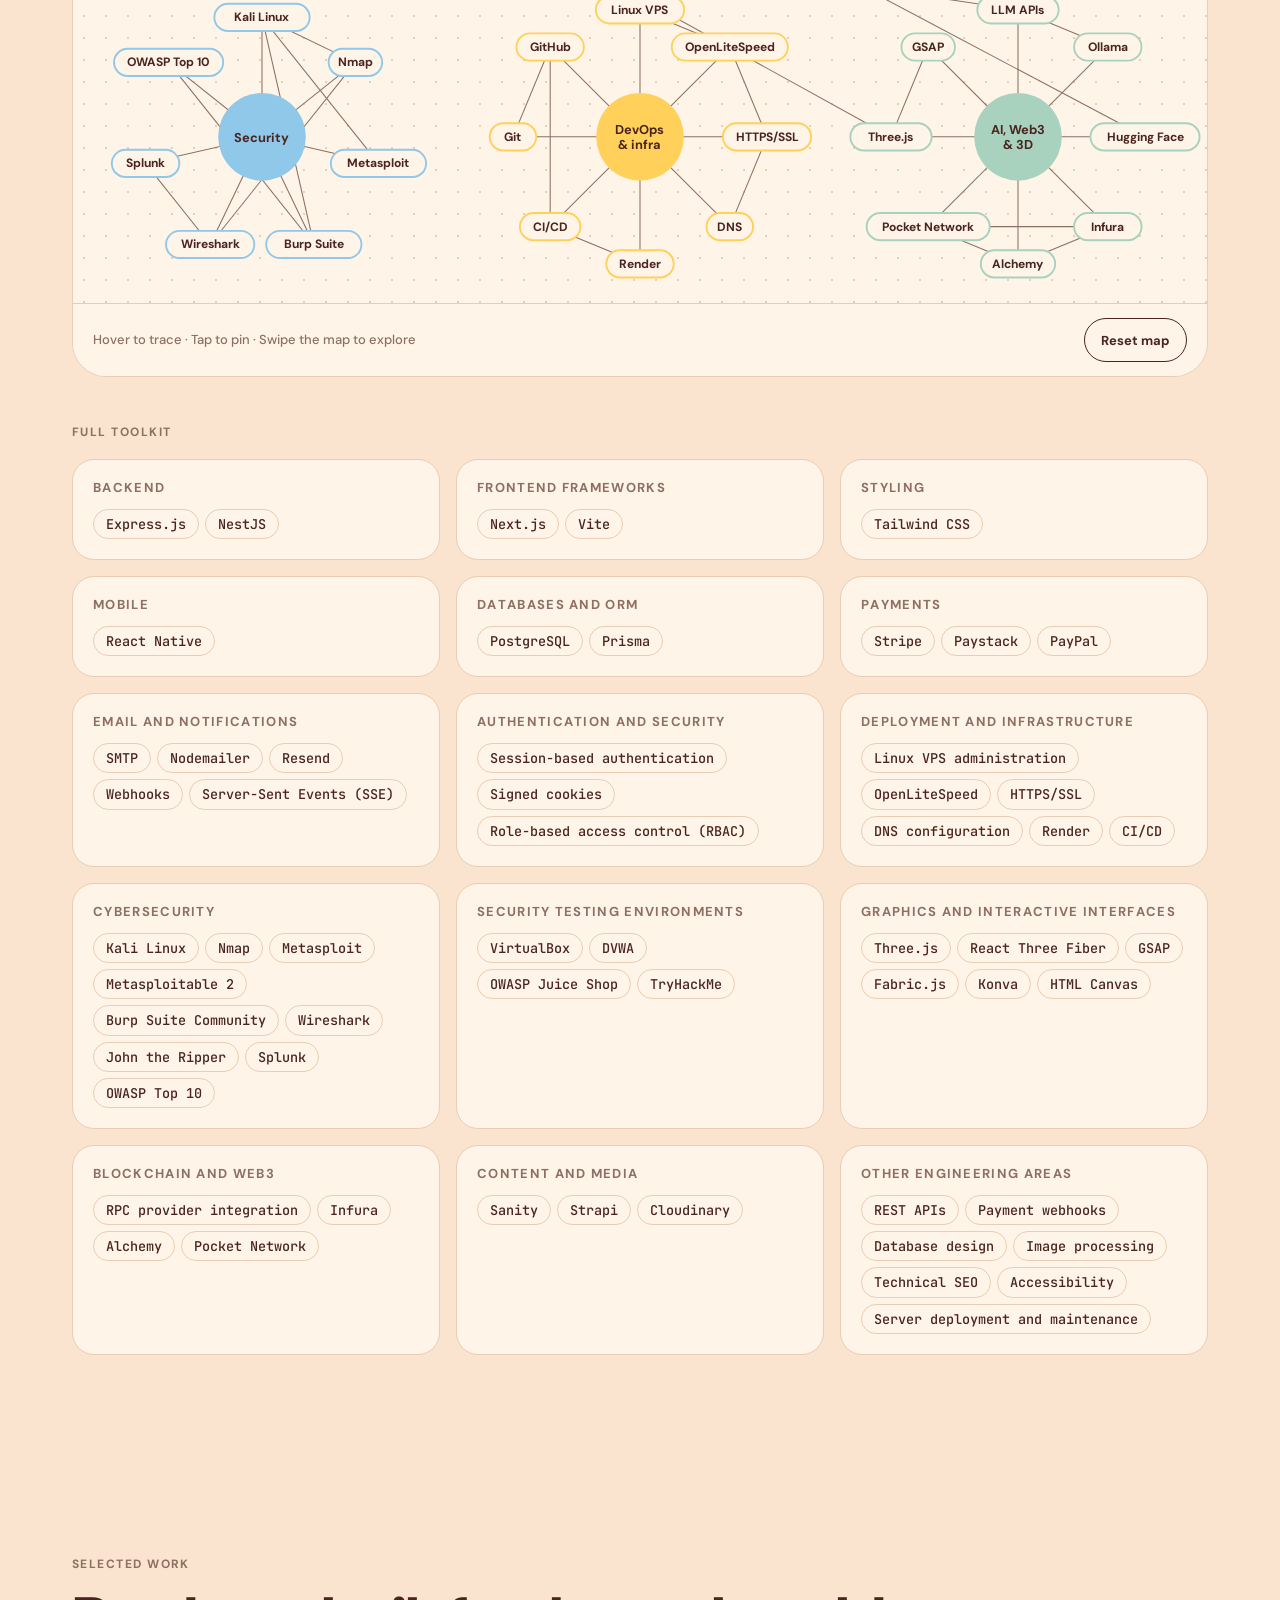
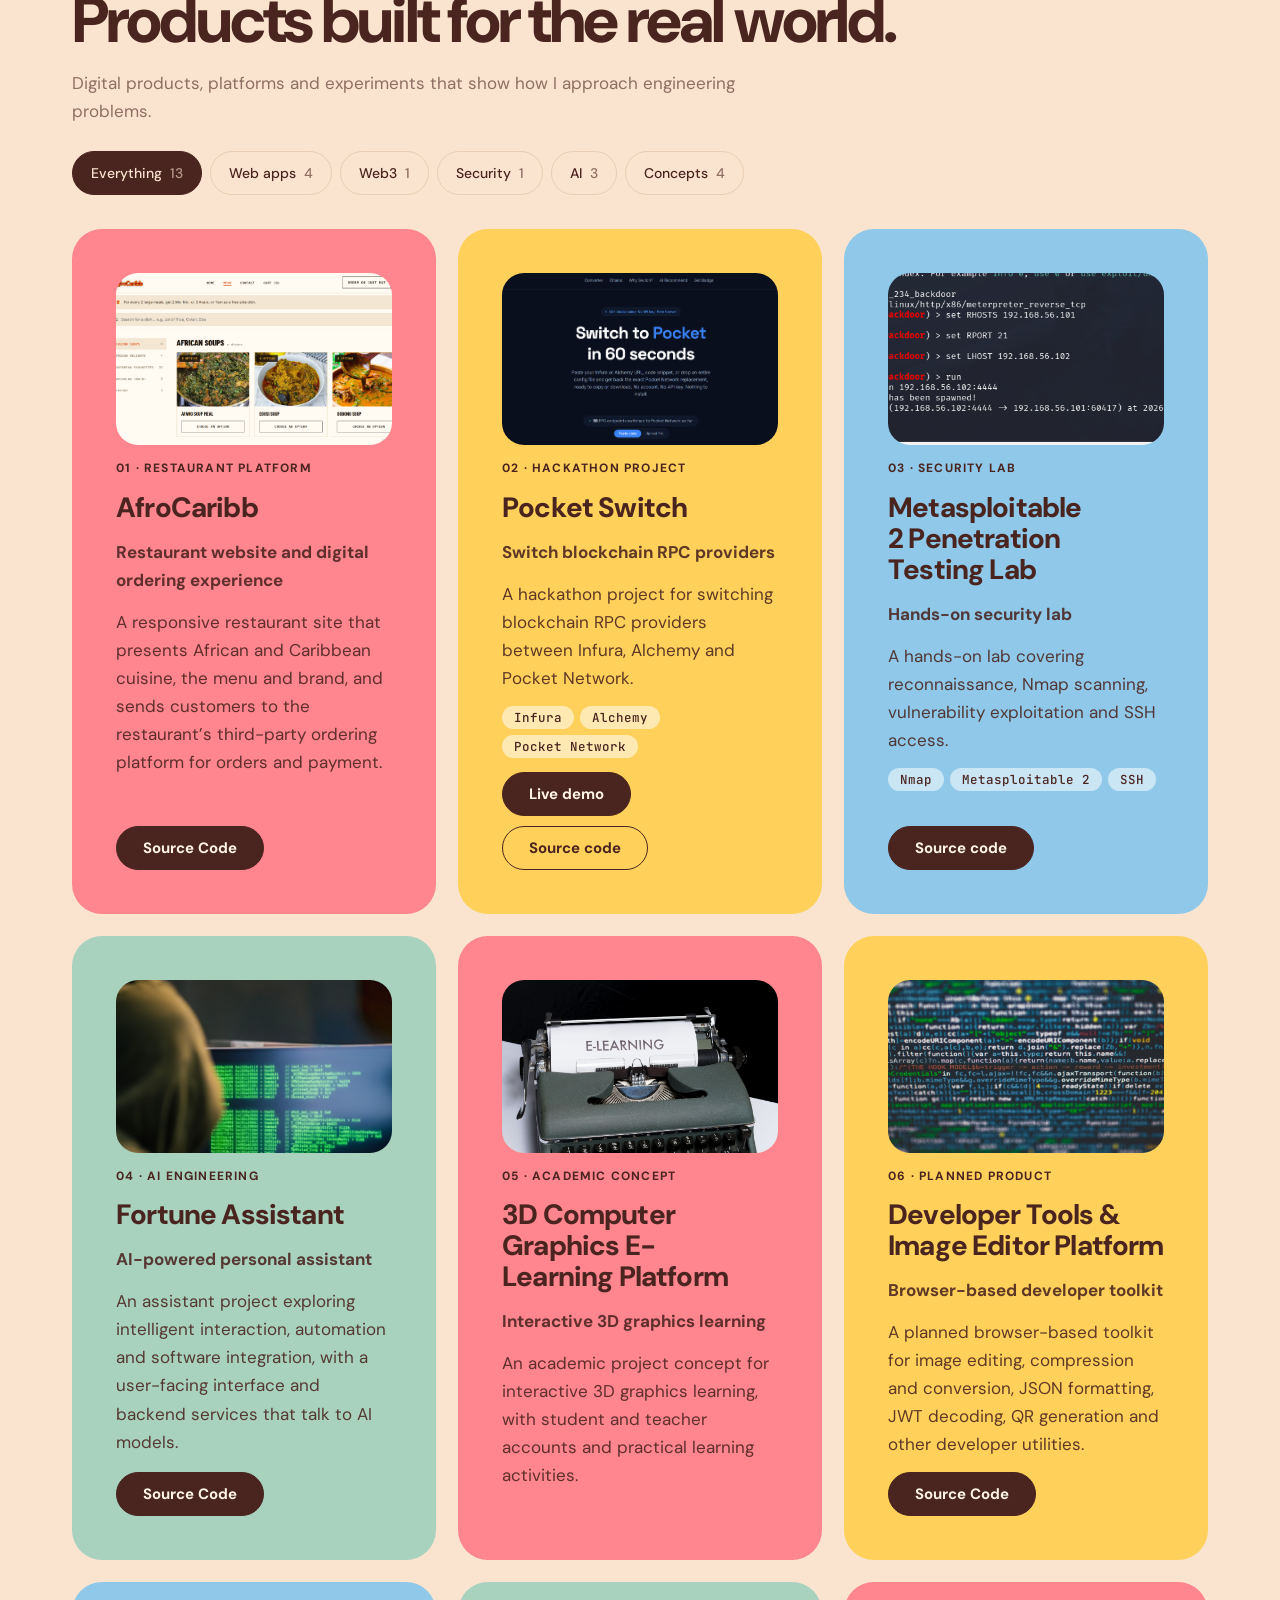
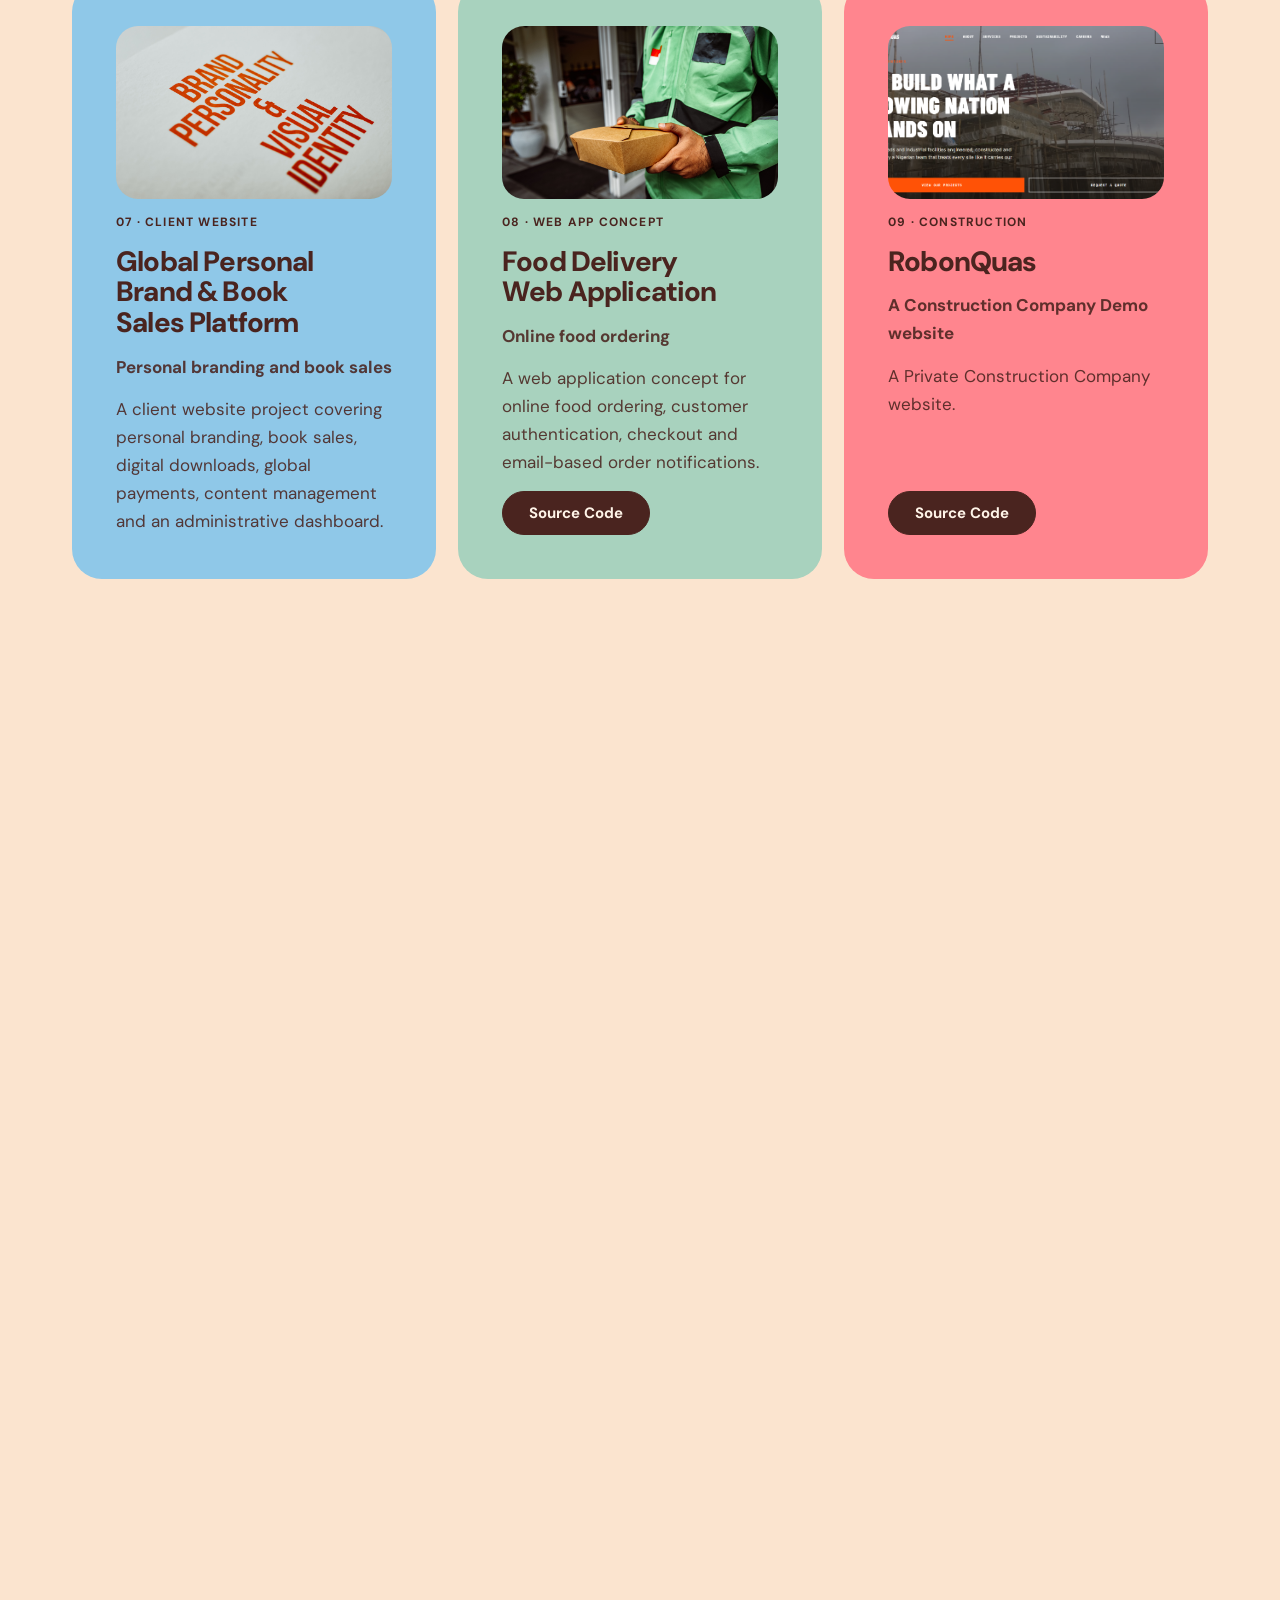
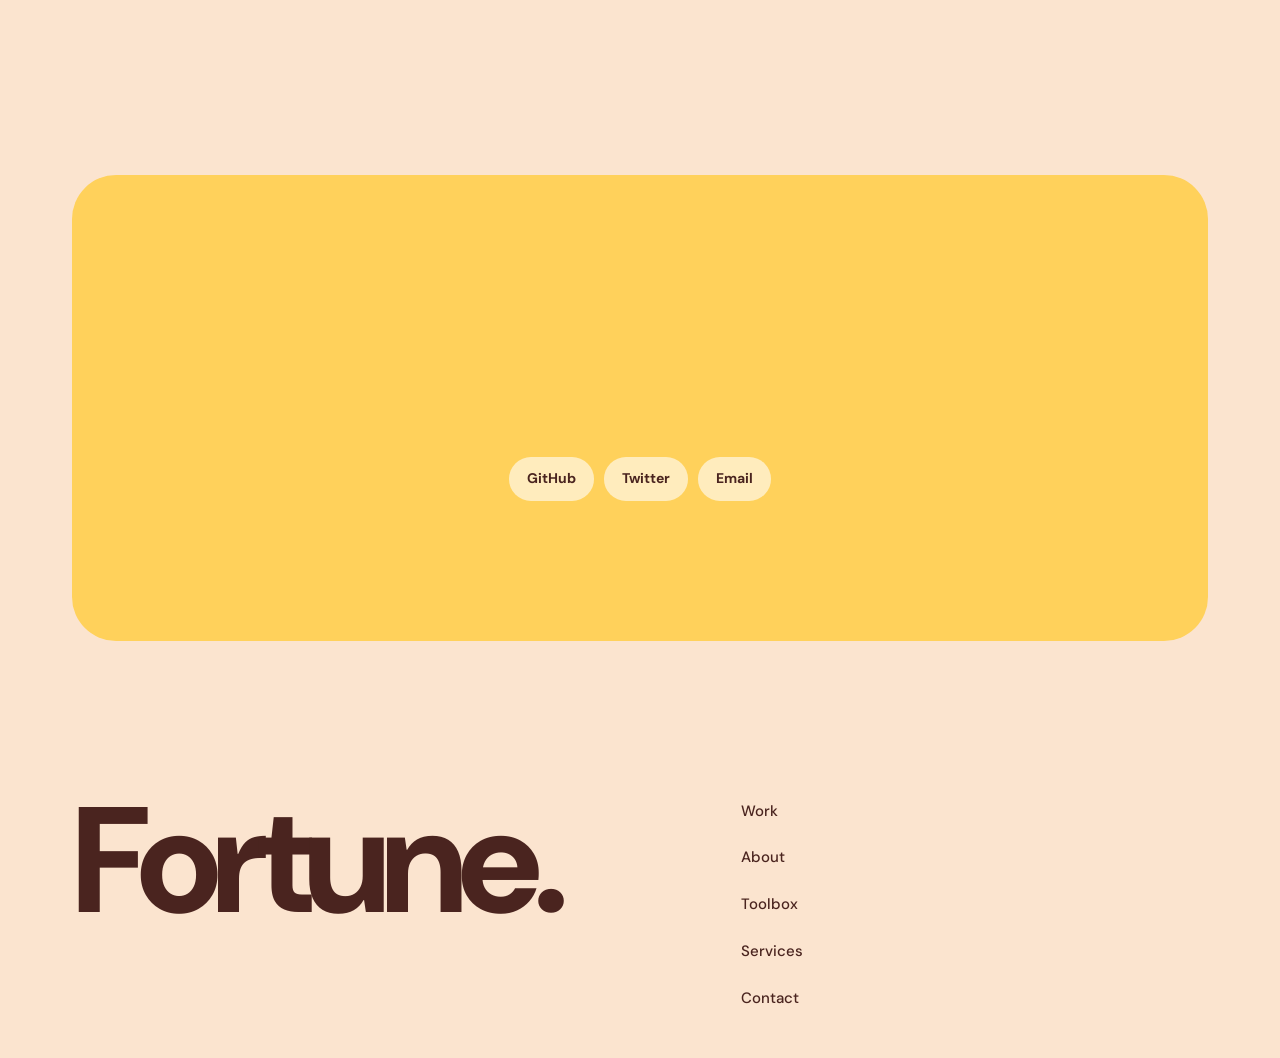
==== commit 62f5ac90: "SEO" ====
--- a/index.html
+++ b/index.html
@@ -3,8 +3,187 @@
 <head>
 <meta charset="utf-8">
 <meta name="viewport" content="width=device-width, initial-scale=1, viewport-fit=cover">
-<title>Fortune | Software Engineer & Full-Stack Developer</title>
-<meta name="description" content="Fortune is a software engineer based in Uyo, Nigeria, building useful digital products through full-stack development, software engineering, AI, and cybersecurity-aware development.">
+<title>Fortune | Full-Stack Developer in Uyo, Nigeria</title>
+<meta name="description" content="Full-stack developer in Uyo, Nigeria building business websites, e-commerce, payment integrations, web apps and AI products. Open to remote work.">
+<meta name="author" content="Fortune">
+<meta name="robots" content="index, follow, max-image-preview:large, max-snippet:-1, max-video-preview:-1">
+<meta name="theme-color" content="#FBE4CF">
+<link rel="canonical" href="https://devfortuneportfolio.vercel.app/">
+<meta property="og:type" content="website">
+<meta property="og:site_name" content="Fortune">
+<meta property="og:locale" content="en_US">
+<meta property="og:title" content="Fortune | Full-Stack Developer in Uyo, Nigeria">
+<meta property="og:description" content="Full-stack developer in Uyo, Nigeria building business websites, e-commerce, payment integrations, web apps and AI products. Open to remote work.">
+<meta property="og:url" content="https://devfortuneportfolio.vercel.app/">
+<meta property="og:image" content="https://devfortuneportfolio.vercel.app/images/og-image.png">
+<meta property="og:image:width" content="1200">
+<meta property="og:image:height" content="630">
+<meta property="og:image:alt" content="Fortune, full-stack developer and software engineer in Uyo, Nigeria">
+<meta name="twitter:card" content="summary_large_image">
+<meta name="twitter:site" content="@iwattfortune">
+<meta name="twitter:creator" content="@iwattfortune">
+<meta name="twitter:title" content="Fortune | Full-Stack Developer in Uyo, Nigeria">
+<meta name="twitter:description" content="Full-stack developer in Uyo, Nigeria building business websites, e-commerce, payment integrations, web apps and AI products. Open to remote work.">
+<meta name="twitter:image" content="https://devfortuneportfolio.vercel.app/images/og-image.png">
+<meta name="twitter:image:alt" content="Fortune, full-stack developer and software engineer in Uyo, Nigeria">
+<script type="application/ld+json">
+{
+  "@context": "https://schema.org",
+  "@graph": [
+    {
+      "@type": "WebSite",
+      "@id": "https://devfortuneportfolio.vercel.app/#website",
+      "url": "https://devfortuneportfolio.vercel.app/",
+      "name": "Fortune | Full-Stack Developer",
+      "description": "Full-stack developer in Uyo, Nigeria building business websites, e-commerce, payment integrations, web apps and AI products. Open to remote work.",
+      "inLanguage": "en",
+      "publisher": {
+        "@id": "https://devfortuneportfolio.vercel.app/#person"
+      }
+    },
+    {
+      "@type": "Person",
+      "@id": "https://devfortuneportfolio.vercel.app/#person",
+      "name": "Fortune",
+      "alternateName": [
+        "fortuneiwatt",
+        "iwattfortune"
+      ],
+      "url": "https://devfortuneportfolio.vercel.app/",
+      "image": "https://devfortuneportfolio.vercel.app/images/potrait.jpg",
+      "jobTitle": "Full-Stack Developer and Software Engineer",
+      "description": "Full-stack developer, software engineer and cybersecurity analyst based in Uyo, Nigeria, building websites, e-commerce platforms, web applications and AI-powered products.",
+      "email": "mailto:iwattfortune5@gmail.com",
+      "address": {
+        "@type": "PostalAddress",
+        "addressLocality": "Uyo",
+        "addressRegion": "Akwa Ibom",
+        "addressCountry": "NG"
+      },
+      "sameAs": [
+        "https://github.com/fortuneiwatt",
+        "https://x.com/iwattfortune"
+      ],
+      "knowsAbout": [
+        "Full-stack web development",
+        "Software engineering",
+        "E-commerce development",
+        "Payment gateway integration",
+        "REST API development",
+        "AI-powered applications",
+        "Cybersecurity",
+        "Penetration testing",
+        "React",
+        "Next.js",
+        "Node.js",
+        "Python",
+        "PostgreSQL"
+      ]
+    },
+    {
+      "@type": "ProfessionalService",
+      "@id": "https://devfortuneportfolio.vercel.app/#service",
+      "name": "Fortune: Web and Software Development",
+      "url": "https://devfortuneportfolio.vercel.app/",
+      "image": "https://devfortuneportfolio.vercel.app/images/og-image.png",
+      "description": "Freelance full-stack web and software development for businesses: websites, e-commerce, payment integrations, APIs, AI-powered applications and security-aware engineering.",
+      "provider": {
+        "@id": "https://devfortuneportfolio.vercel.app/#person"
+      },
+      "email": "iwattfortune5@gmail.com",
+      "address": {
+        "@type": "PostalAddress",
+        "addressLocality": "Uyo",
+        "addressRegion": "Akwa Ibom",
+        "addressCountry": "NG"
+      },
+      "areaServed": [
+        {
+          "@type": "Country",
+          "name": "Nigeria"
+        },
+        "Worldwide (remote)"
+      ],
+      "sameAs": [
+        "https://github.com/fortuneiwatt",
+        "https://x.com/iwattfortune"
+      ],
+      "hasOfferCatalog": {
+        "@type": "OfferCatalog",
+        "name": "Development services",
+        "itemListElement": [
+          {
+            "@type": "Offer",
+            "itemOffered": {
+              "@type": "Service",
+              "name": "Full-stack web development",
+              "description": "Responsive websites and web applications with modern frontends, reliable backends, databases and deployment.",
+              "provider": {
+                "@id": "https://devfortuneportfolio.vercel.app/#person"
+              }
+            }
+          },
+          {
+            "@type": "Offer",
+            "itemOffered": {
+              "@type": "Service",
+              "name": "E-commerce and payment integration",
+              "description": "Online stores and checkout flows with Stripe, Paystack and PayPal, plus payment webhooks and order management.",
+              "provider": {
+                "@id": "https://devfortuneportfolio.vercel.app/#person"
+              }
+            }
+          },
+          {
+            "@type": "Offer",
+            "itemOffered": {
+              "@type": "Service",
+              "name": "Backend and API development",
+              "description": "REST APIs, databases, authentication and server-side logic for web and mobile products.",
+              "provider": {
+                "@id": "https://devfortuneportfolio.vercel.app/#person"
+              }
+            }
+          },
+          {
+            "@type": "Offer",
+            "itemOffered": {
+              "@type": "Service",
+              "name": "Software engineering",
+              "description": "Maintainable software systems with clean architecture, testing and long-term scalability in mind.",
+              "provider": {
+                "@id": "https://devfortuneportfolio.vercel.app/#person"
+              }
+            }
+          },
+          {
+            "@type": "Offer",
+            "itemOffered": {
+              "@type": "Service",
+              "name": "AI-powered applications",
+              "description": "AI assistants, chatbots, LLM-powered features and workflow automation for businesses.",
+              "provider": {
+                "@id": "https://devfortuneportfolio.vercel.app/#person"
+              }
+            }
+          },
+          {
+            "@type": "Offer",
+            "itemOffered": {
+              "@type": "Service",
+              "name": "Cybersecurity-aware development",
+              "description": "Secure authentication, access control, API security, input validation and basic security testing.",
+              "provider": {
+                "@id": "https://devfortuneportfolio.vercel.app/#person"
+              }
+            }
+          }
+        ]
+      }
+    }
+  ]
+}
+</script>
 <link rel="preconnect" href="https://fonts.googleapis.com">
 <link rel="preconnect" href="https://fonts.gstatic.com" crossorigin>
 <link href="https://fonts.googleapis.com/css2?family=DM+Sans:ital,opsz,wght@0,9..40,400;0,9..40,500;0,9..40,700;0,9..40,800;1,9..40,700&family=JetBrains+Mono:wght@400;500&display=swap" rel="stylesheet">
@@ -31,7 +210,7 @@
 <p class="meta" style="margin-top:18px">Uyo, Nigeria · Open to remote opportunities worldwide</p>
 <div class="cta"><a class="btn d" href="#work">Explore my work</a><a class="btn" href="#contact">Let’s talk</a></div>
 </div>
-<div class="pw"><div class="portrait"><img src="images/portraitb.jpg" alt="Portrait of Fortune" width="800" height="1000"></div>
+<div class="pw"><div class="portrait"><img src="images/potrait.jpg" alt="Portrait of Fortune" width="800" height="1000"></div>
 </div>
 </div>
 <div class="photo" style="margin-top:56px"><img src="images/laptopb.jpg" alt="Fortune working at a laptop" width="1600" height="800"><em>Building, learning, and shipping.</em></div>
@@ -51,7 +230,7 @@
 
 <section id="about"><div class="wrap"><div class="about card">
 <p class="eyebrow" style="color:var(--ci)">About me</p>
-<div class="ap"><img src="images/portraitb.jpg" alt="Black-and-white portrait of Fortune" width="600" height="600"></div>
+<div class="ap"><img src="images/about.svg" alt="Black-and-white portrait of Fortune" width="600" height="600"></div>
 <h2>I’m Fortune.</h2>
 <p>I’m a software engineer based in Uyo, Nigeria, passionate about building useful, reliable and secure digital products.</p>
 <p>I enjoy turning ideas into real applications, from intuitive interfaces to backend systems, databases, APIs and the infrastructure that keeps everything running. My interests span full-stack development, AI-powered applications and cybersecurity.</p>
@@ -75,13 +254,13 @@
 <section id="work"><div class="wrap">
 <p class="eyebrow">Selected work</p><h2>Products built for the real world.</h2>
 <p class="lede">Digital products, platforms and experiments that show how I approach engineering problems.</p>
-<div class="pgrid" id="pg"></div>
+<div class="pgrid" id="pg"><noscript><article class="card" style="background:var(--surface)"><h3>AfroCaribb</h3><p><b>Restaurant website and digital ordering experience</b></p><p>A responsive restaurant site that presents African and Caribbean cuisine, the menu and brand, and sends customers to the restaurant’s third-party ordering platform for orders and payment.</p><p><a href="https://africancaribbeanfusion.com/">Visit website</a></p></article><article class="card" style="background:var(--surface)"><h3>Pocket Switch</h3><p><b>Switch blockchain RPC providers</b></p><p>A hackathon project for switching blockchain RPC providers between Infura, Alchemy and Pocket Network.</p><p><a href="https://pocket-switch.onrender.com">Live demo</a></p><p><a href="https://github.com/fortuneiwatt/pocket-switch">Source code</a></p></article><article class="card" style="background:var(--surface)"><h3>Metasploitable 2 Penetration Testing Lab</h3><p><b>Hands-on security lab</b></p><p>A hands-on lab covering reconnaissance, Nmap scanning, vulnerability exploitation and SSH access.</p><p><a href="https://github.com/fortuneiwatt/metasploitable2-penetration-test-lab">Source code</a></p></article><article class="card" style="background:var(--surface)"><h3>Fortune Assistant</h3><p><b>AI-powered personal assistant</b></p><p>An assistant project exploring intelligent interaction, automation and software integration, with a user-facing interface and backend services that talk to AI models.</p></article><article class="card" style="background:var(--surface)"><h3>3D Computer Graphics E-Learning Platform</h3><p><b>Interactive 3D graphics learning</b></p><p>An academic project concept for interactive 3D graphics learning, with student and teacher accounts and practical learning activities.</p></article><article class="card" style="background:var(--surface)"><h3>Developer Tools &amp; Image Editor Platform</h3><p><b>Browser-based developer toolkit</b></p><p>A planned browser-based toolkit for image editing, compression and conversion, JSON formatting, JWT decoding, QR generation and other developer utilities.</p></article><article class="card" style="background:var(--surface)"><h3>Global Personal Brand &amp; Book Sales Platform</h3><p><b>Personal branding and book sales</b></p><p>A client website project covering personal branding, book sales, digital downloads, global payments, content management and an administrative dashboard.</p></article><article class="card" style="background:var(--surface)"><h3>Food Delivery Web Application</h3><p><b>Online food ordering</b></p><p>A web application concept for online food ordering, customer authentication, checkout and email-based order notifications.</p></article><article class="card" style="background:var(--surface)"><h3>RobonQuas</h3><p><b>A Construction Company Demo website</b></p><p>A Private Construction Company website.</p></article><article class="card" style="background:var(--surface)"><h3>Continuum AI / NEXO AI</h3><p><b>AI-focused product concepts</b></p><p>AI-focused product concepts.</p></article><article class="card" style="background:var(--surface)"><h3>ChatBot</h3><p><b>Business customer-care chatbot</b></p><p>A chatbot for businesses that answers the basic questions a customer would ask customer care (for example, listing goods under a given price) and, in the rare cases that need a person, connects the user to the main customer care service.</p></article></noscript></div>
 </div></section>
 
 <section id="services"><div class="wrap">
 <p class="eyebrow">Services</p><h2>Intelligence with a purpose.</h2>
 <p class="lede">I help turn ideas into working digital products through thoughtful engineering and practical problem-solving.</p>
-<div class="sgrid" id="sg"></div>
+<div class="sgrid" id="sg"><noscript><article class="card" style="background:var(--surface)"><h3>Full-stack web development</h3><p>Responsive web apps with modern frontends, reliable backends, databases and deployment.</p><ul><li>Frontend</li><li>Backend</li><li>APIs</li><li>Databases</li><li>Authentication</li><li>Deployment</li></ul></article><article class="card" style="background:var(--surface)"><h3>Software engineering</h3><p>Maintainable systems with clean architecture and long-term scalability in mind.</p><ul><li>Architecture</li><li>Integration</li><li>Performance</li><li>Testing</li><li>Maintenance</li></ul></article><article class="card" style="background:var(--surface)"><h3>AI-powered applications</h3><p>Intelligent features through AI APIs, language models and automation workflows.</p><ul><li>AI assistants</li><li>LLM features</li><li>Automation</li><li>Document processing</li></ul></article><article class="card" style="background:var(--surface)"><h3>Cybersecurity-aware development</h3><p>Security built into the architecture, implementation and deployment.</p><ul><li>Secure authentication</li><li>Access control</li><li>API security</li><li>Input validation</li><li>Basic security testing</li></ul></article></noscript></div>
 </div></section>
 
 <section id="contact"><div class="wrap"><div class="contact">
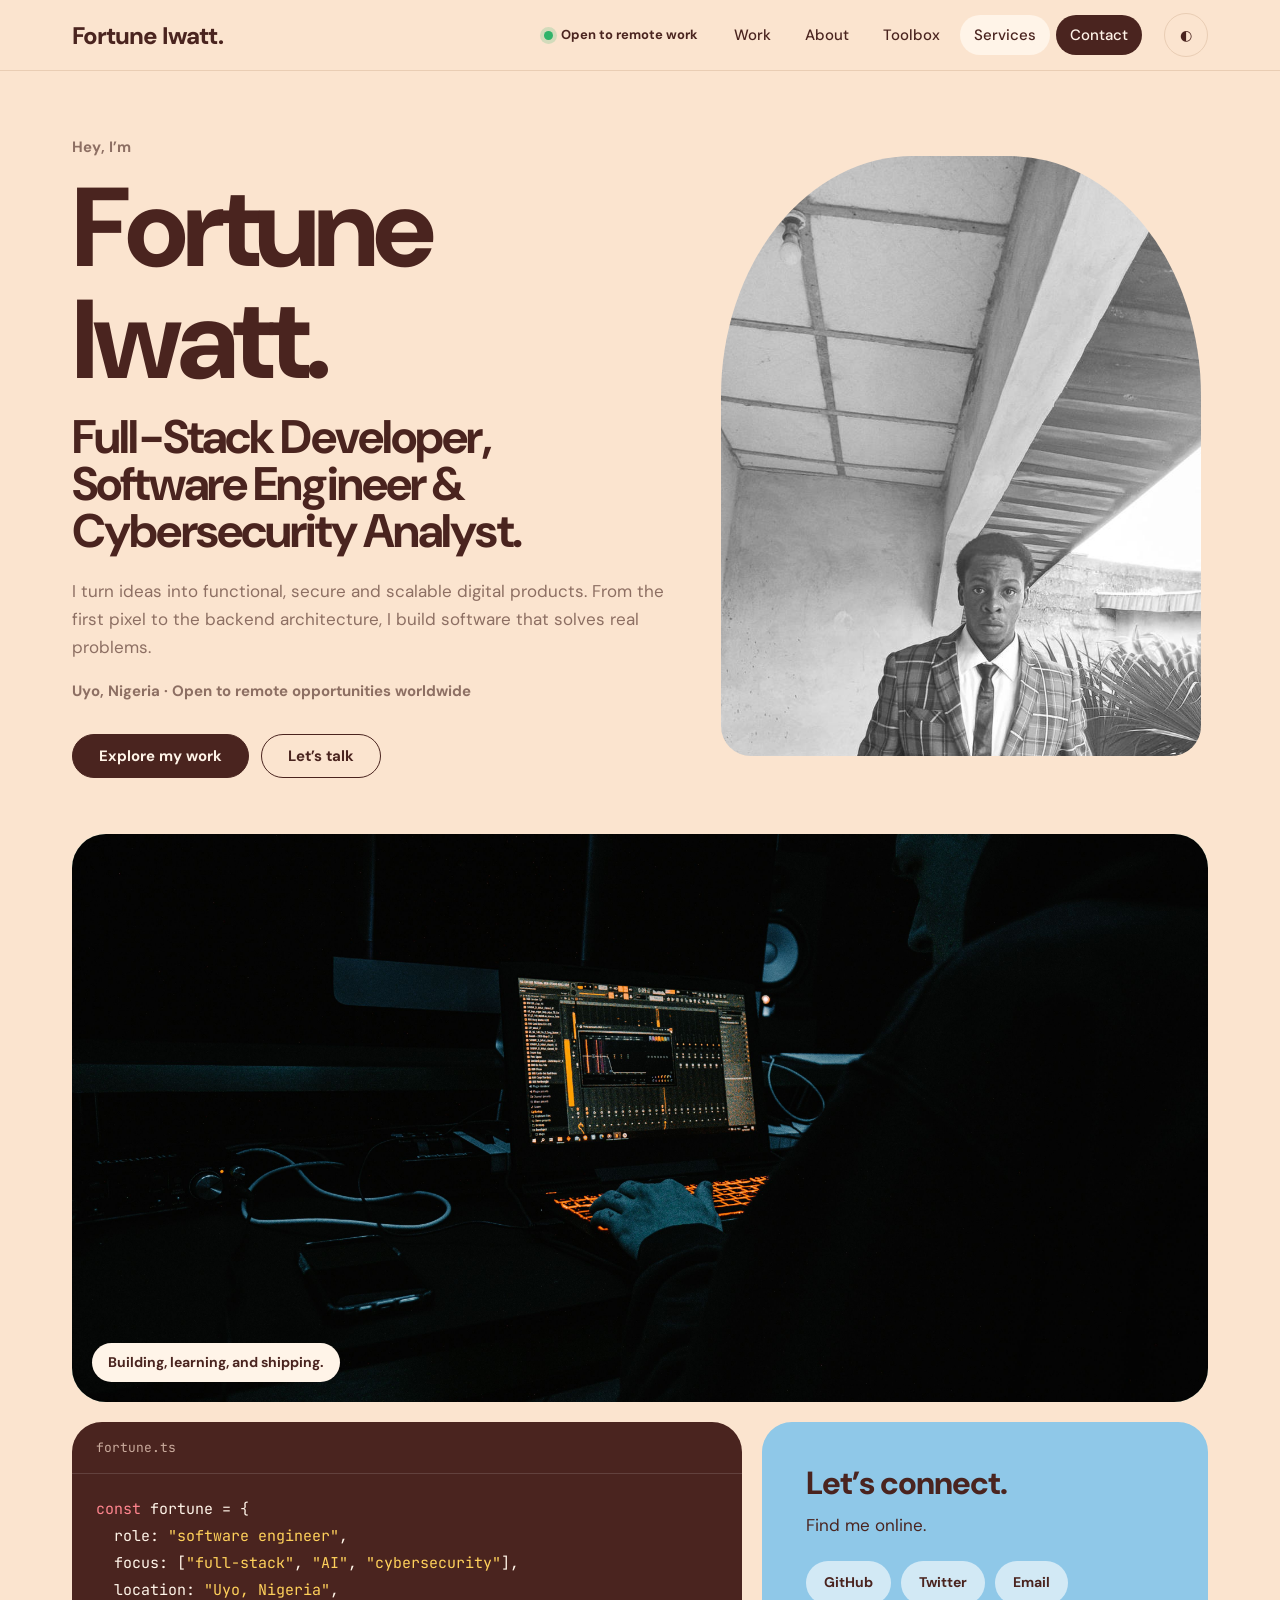
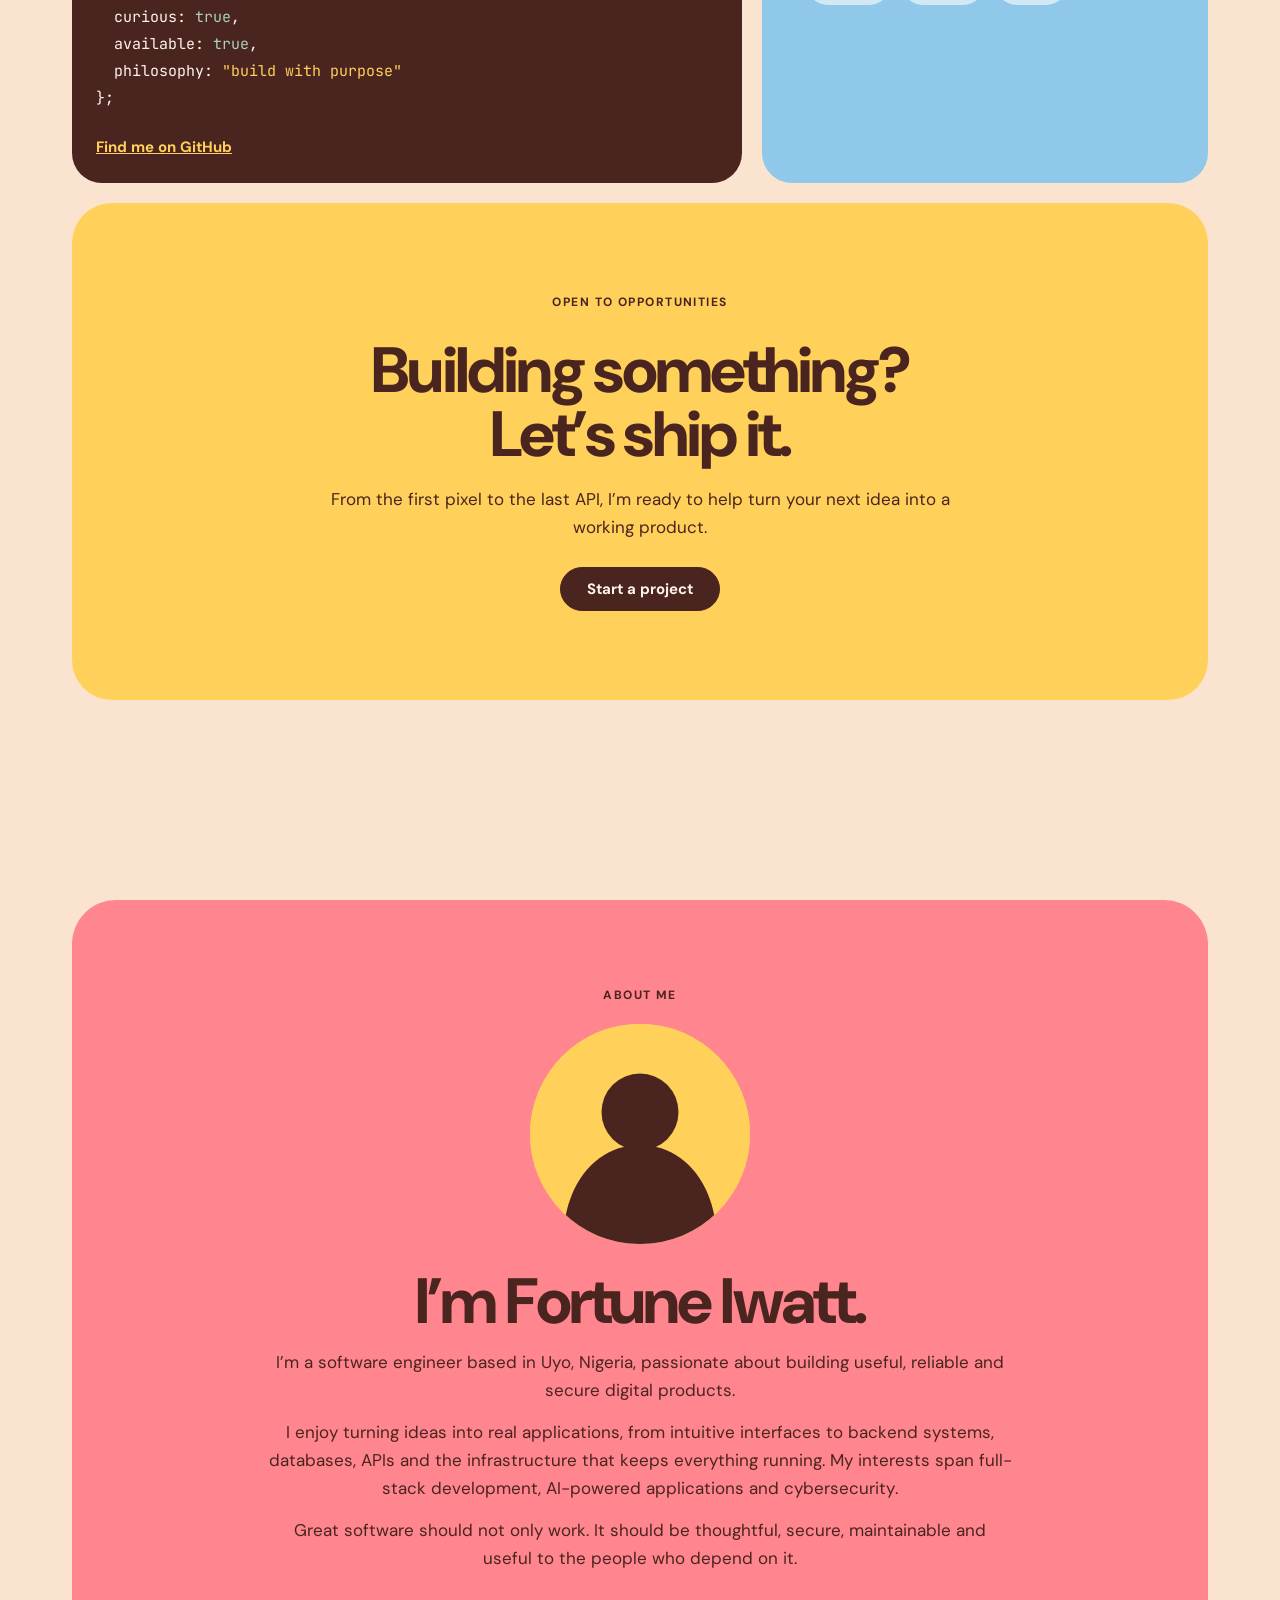
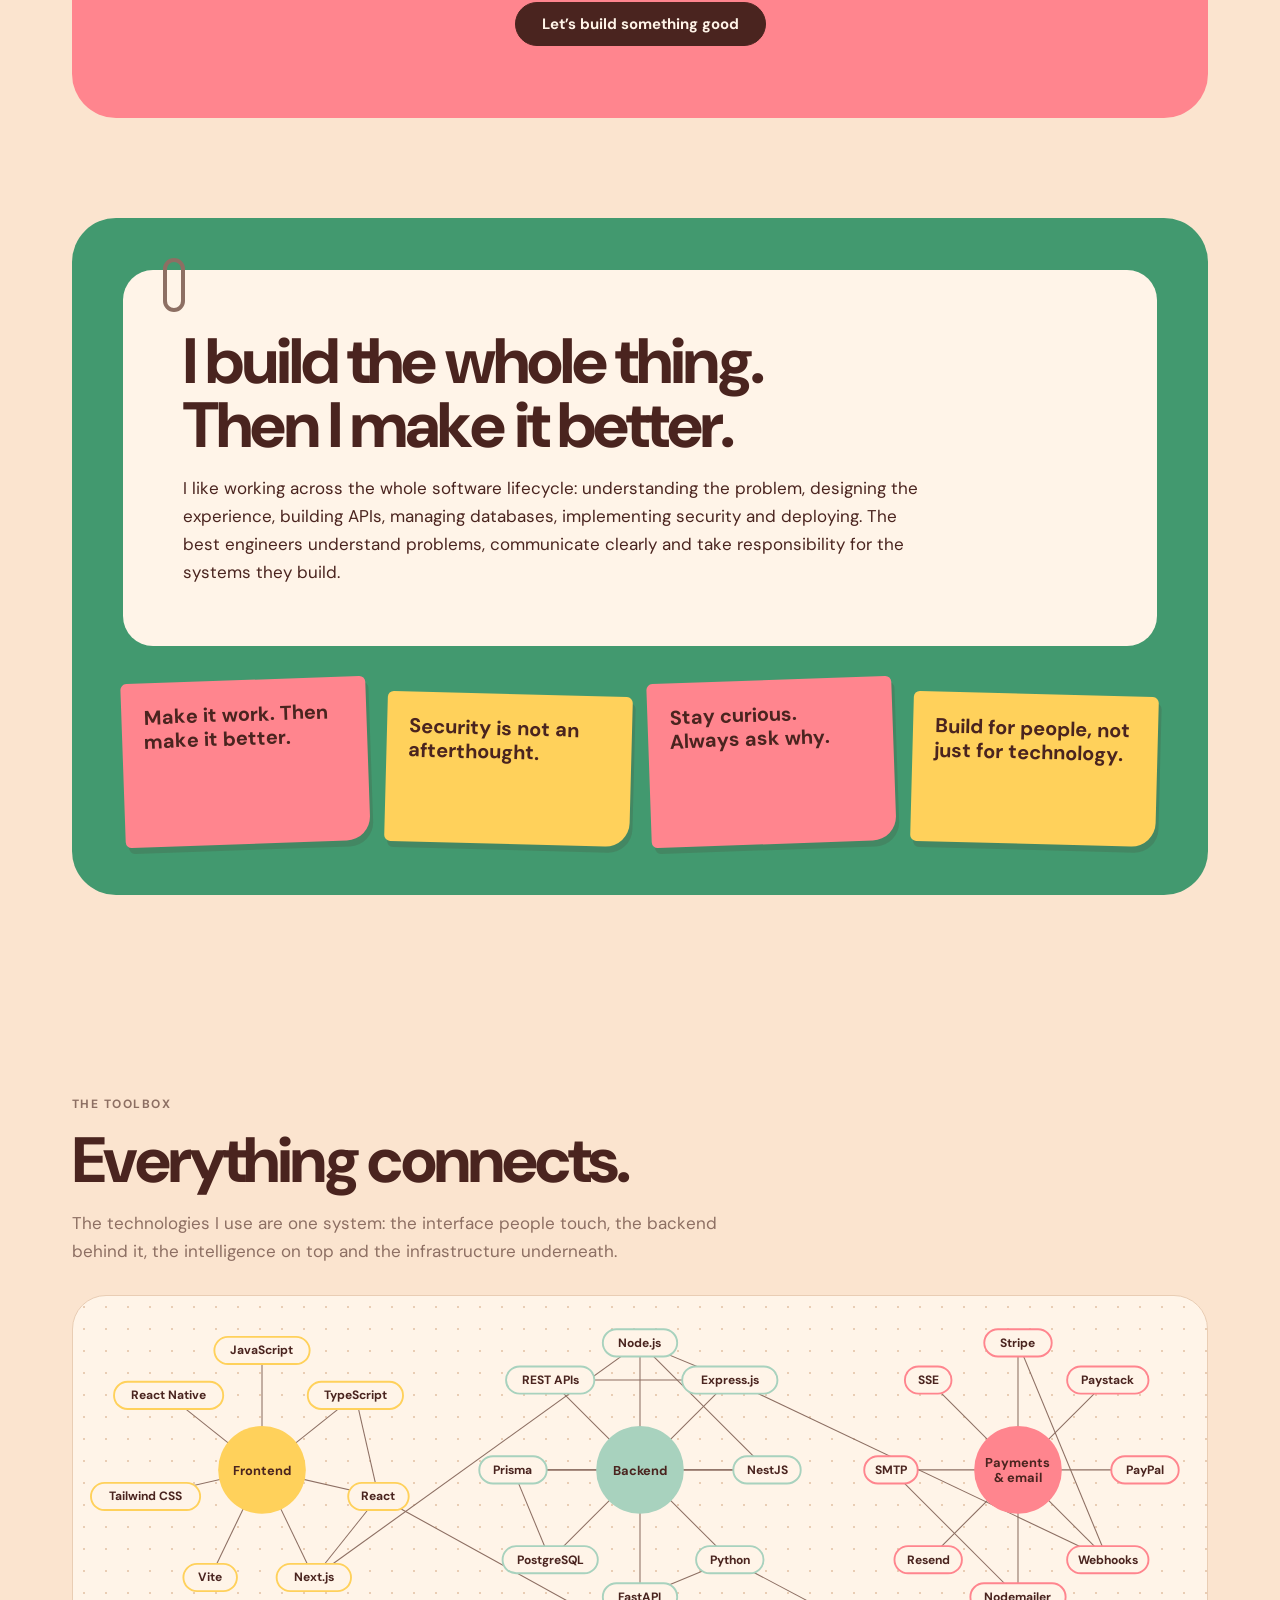
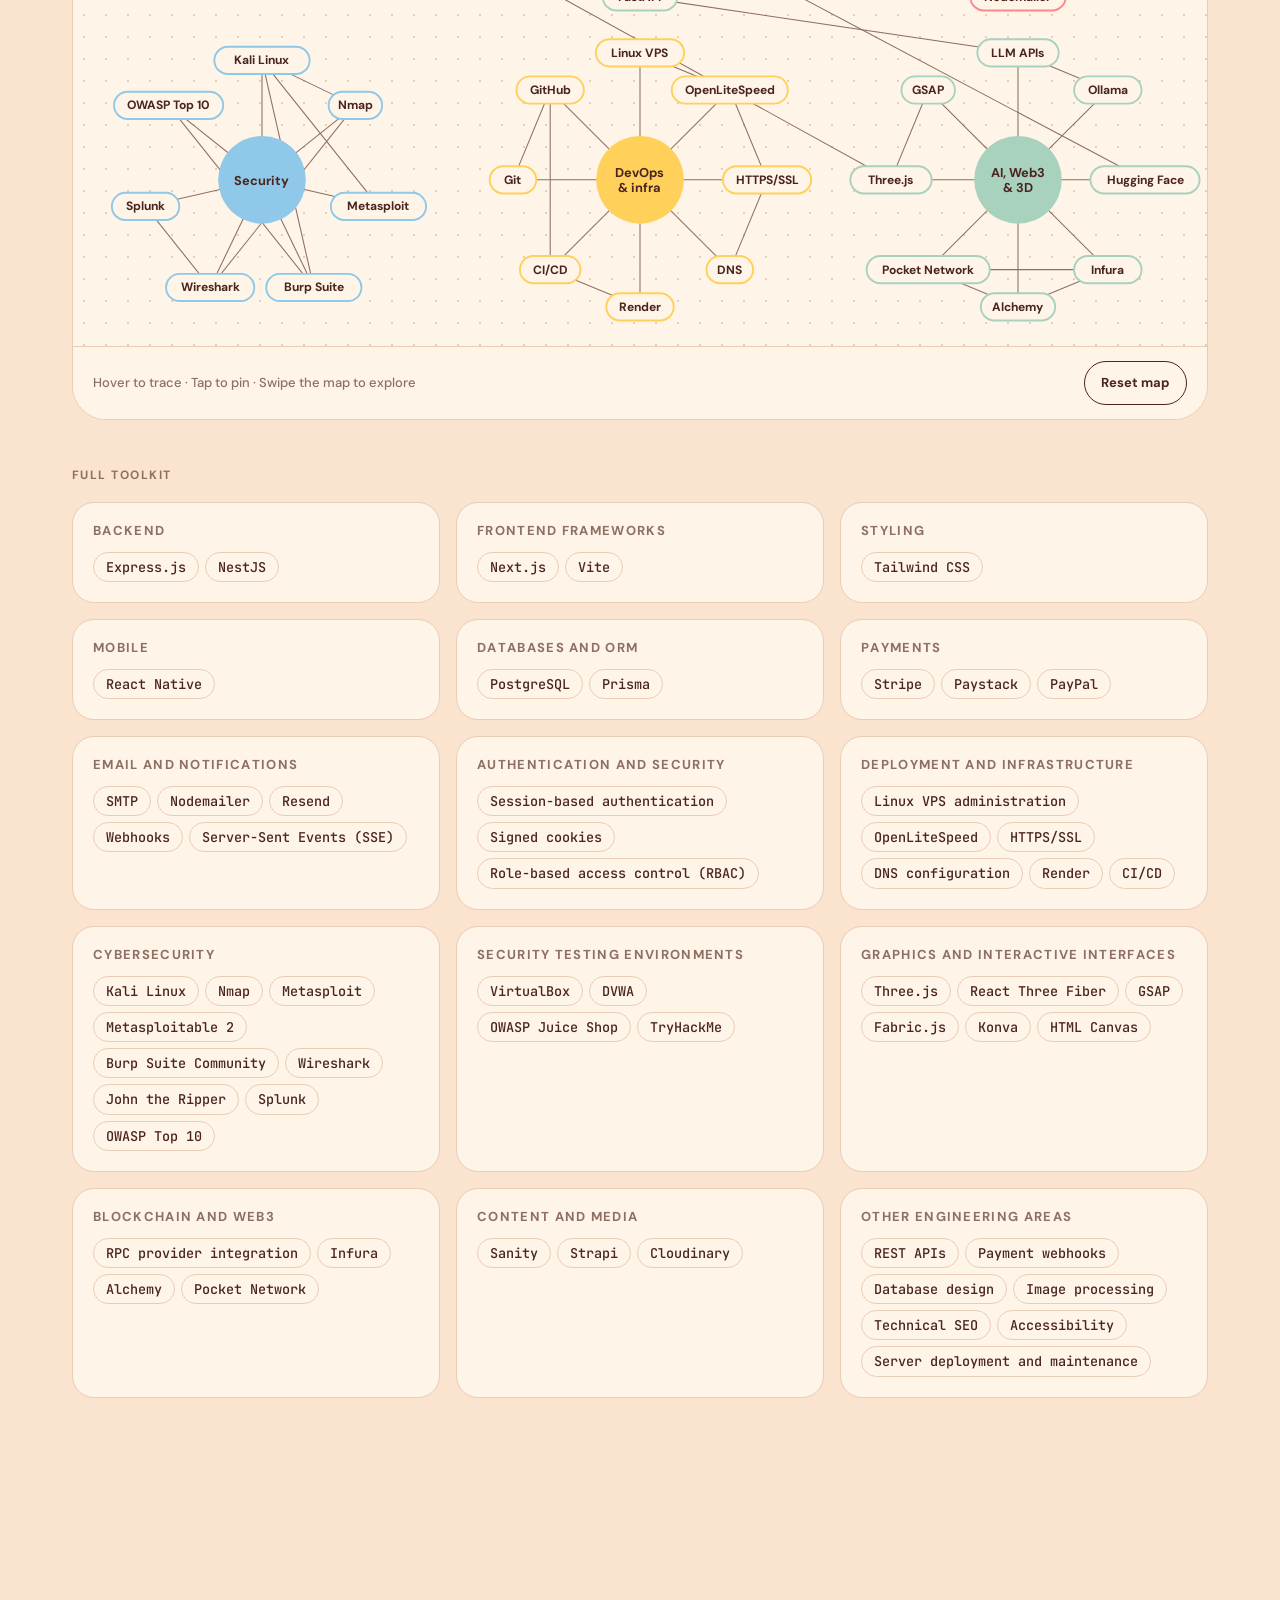
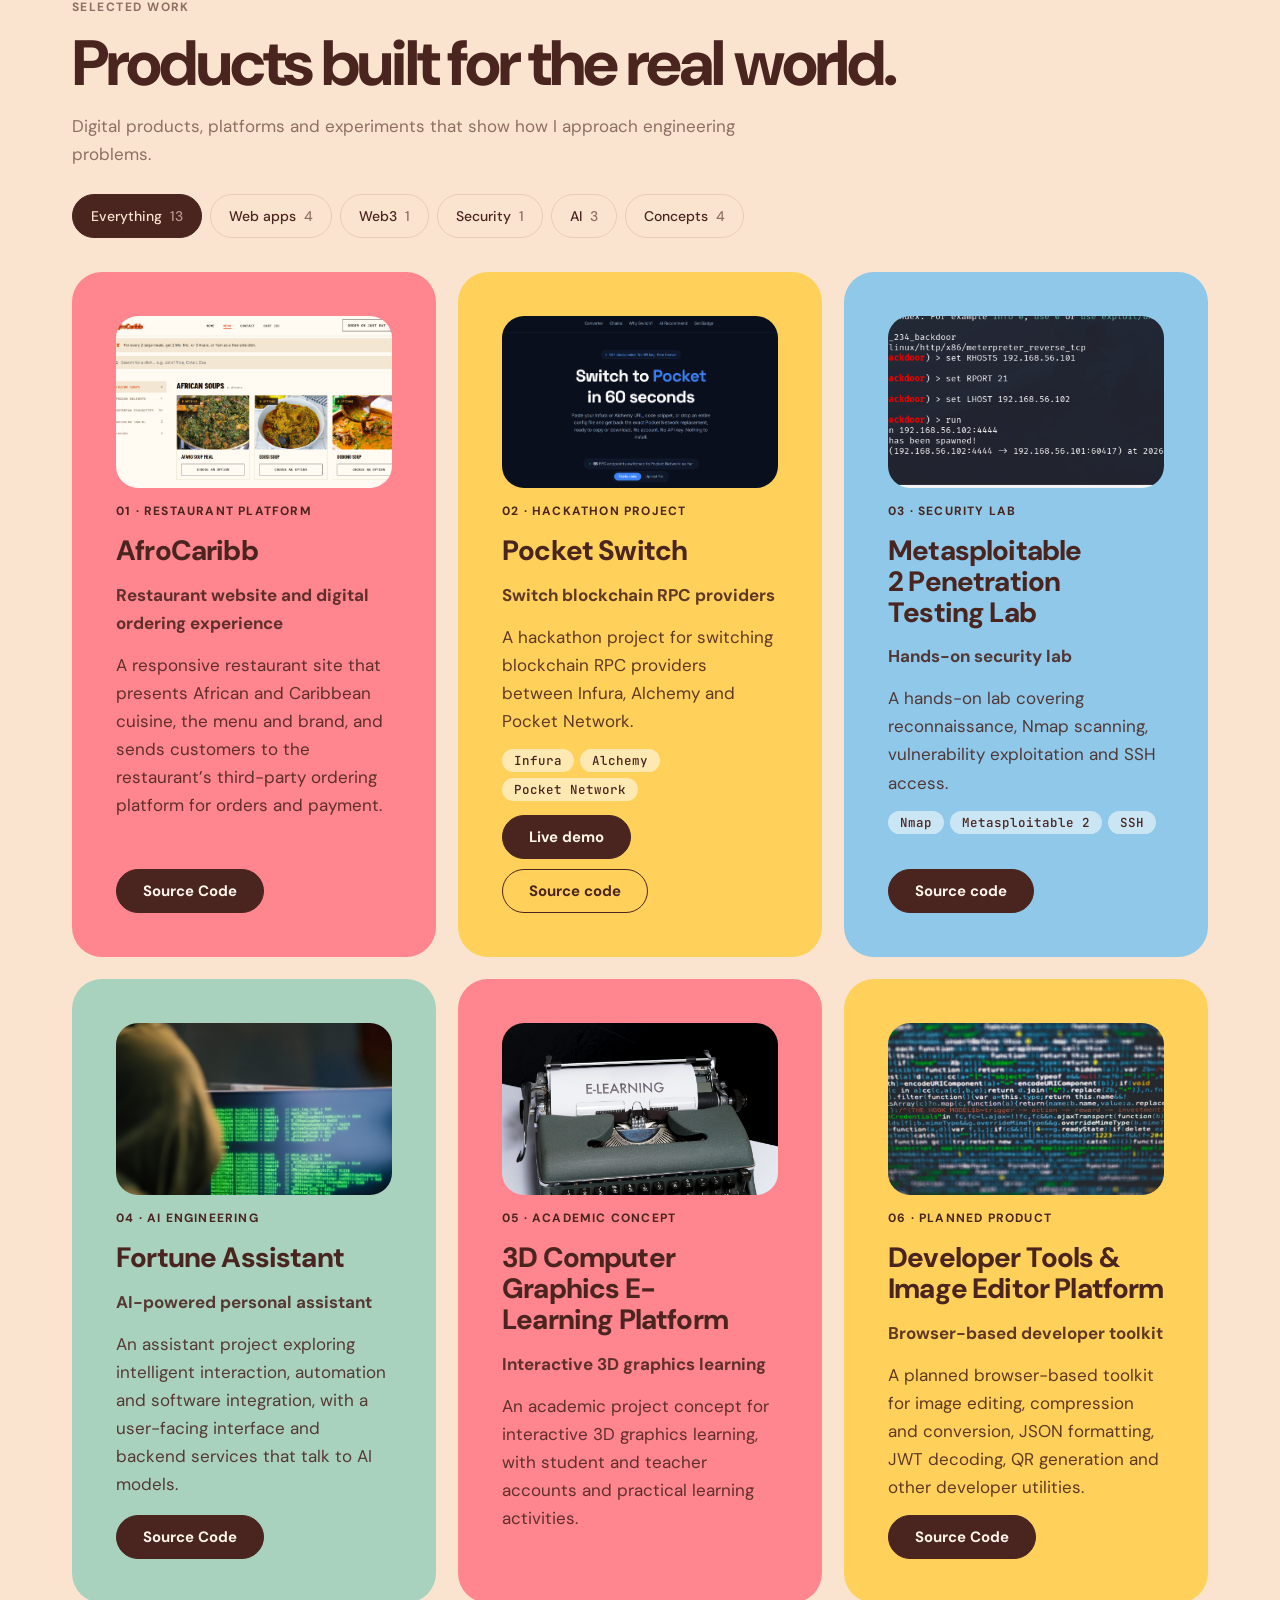
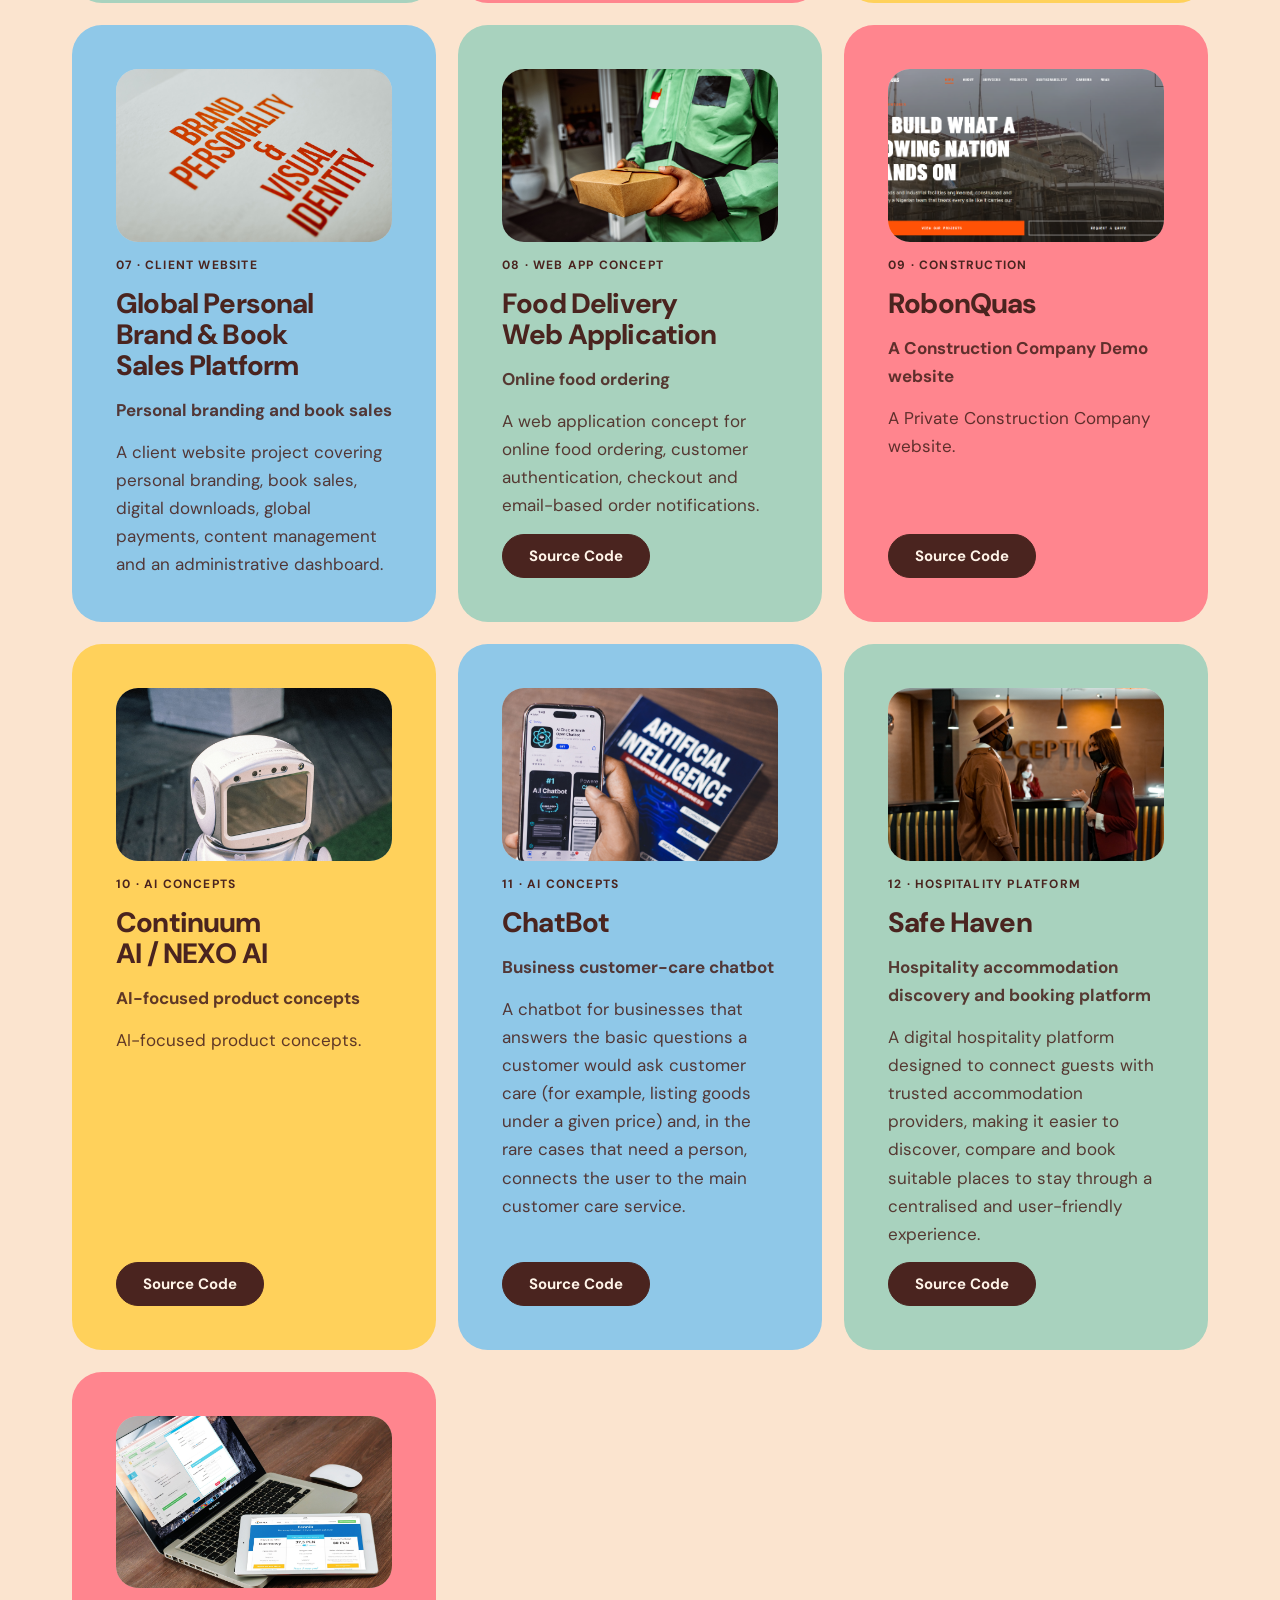
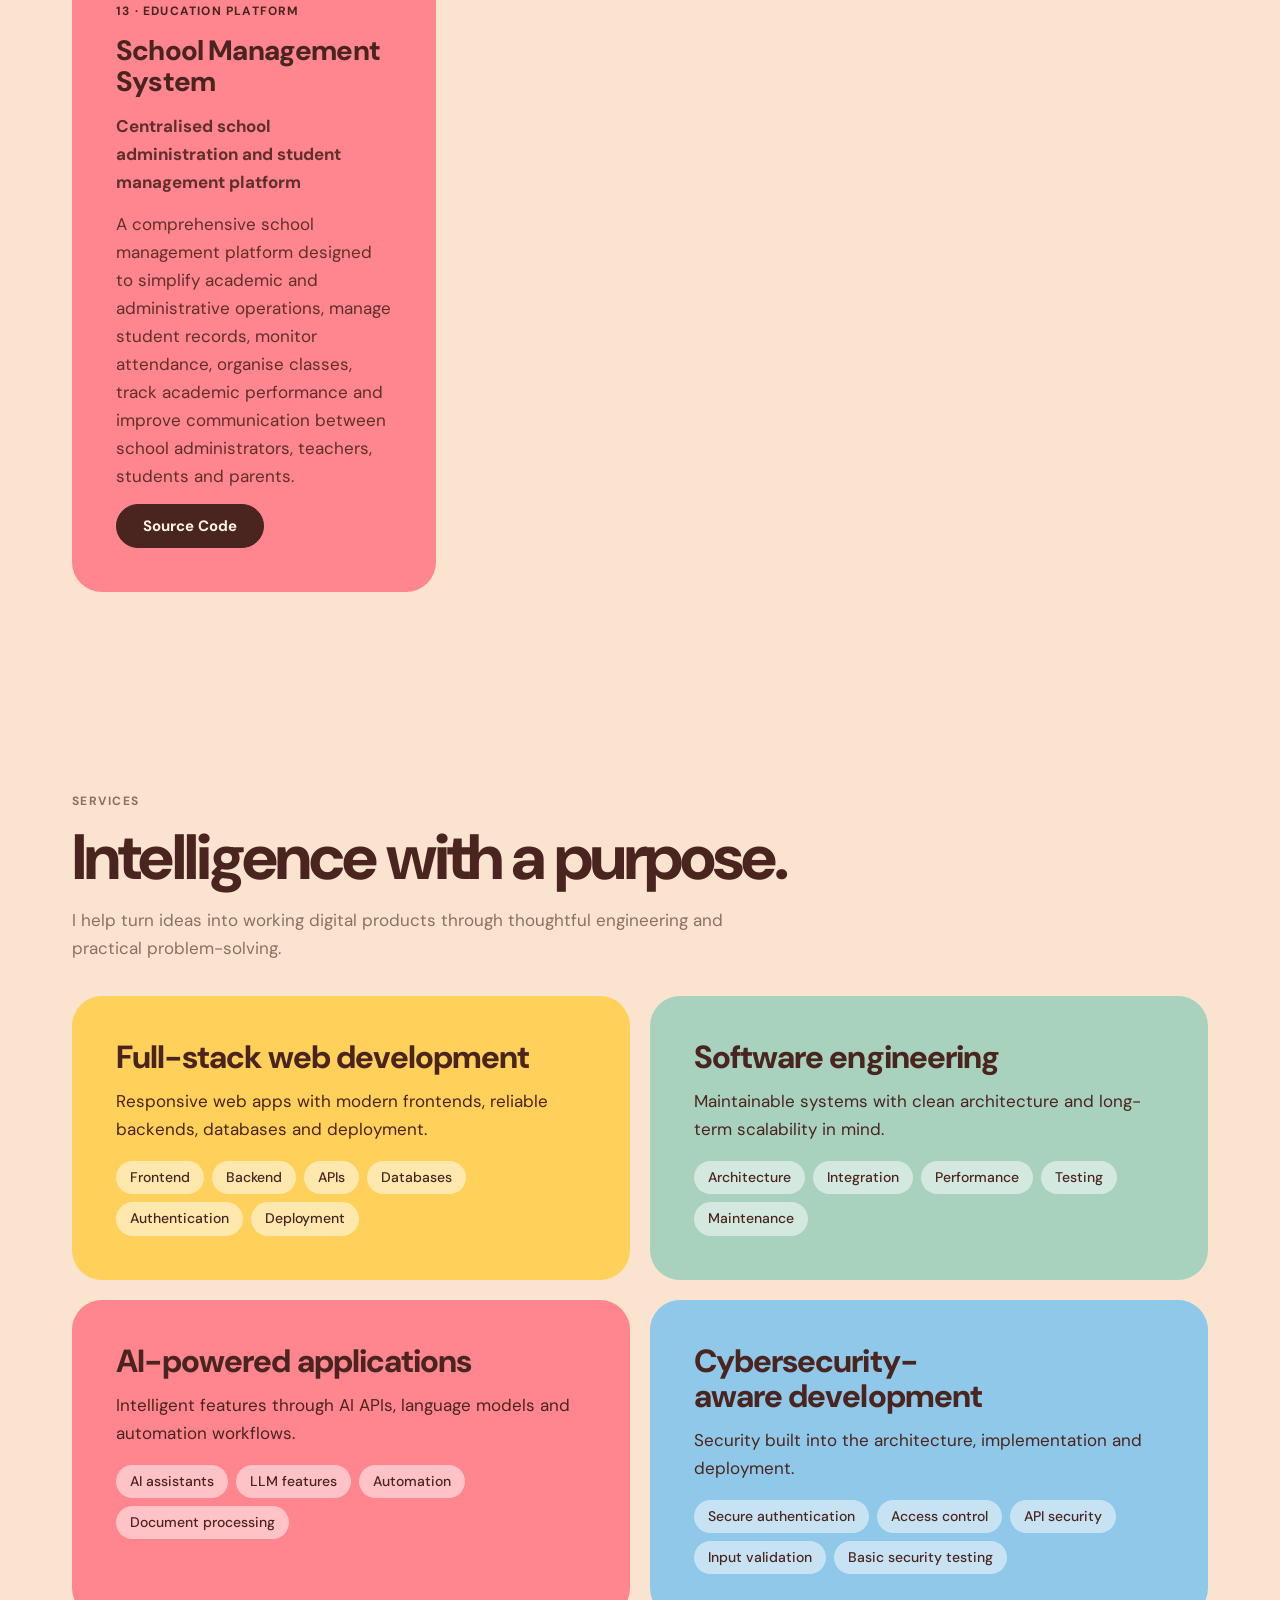
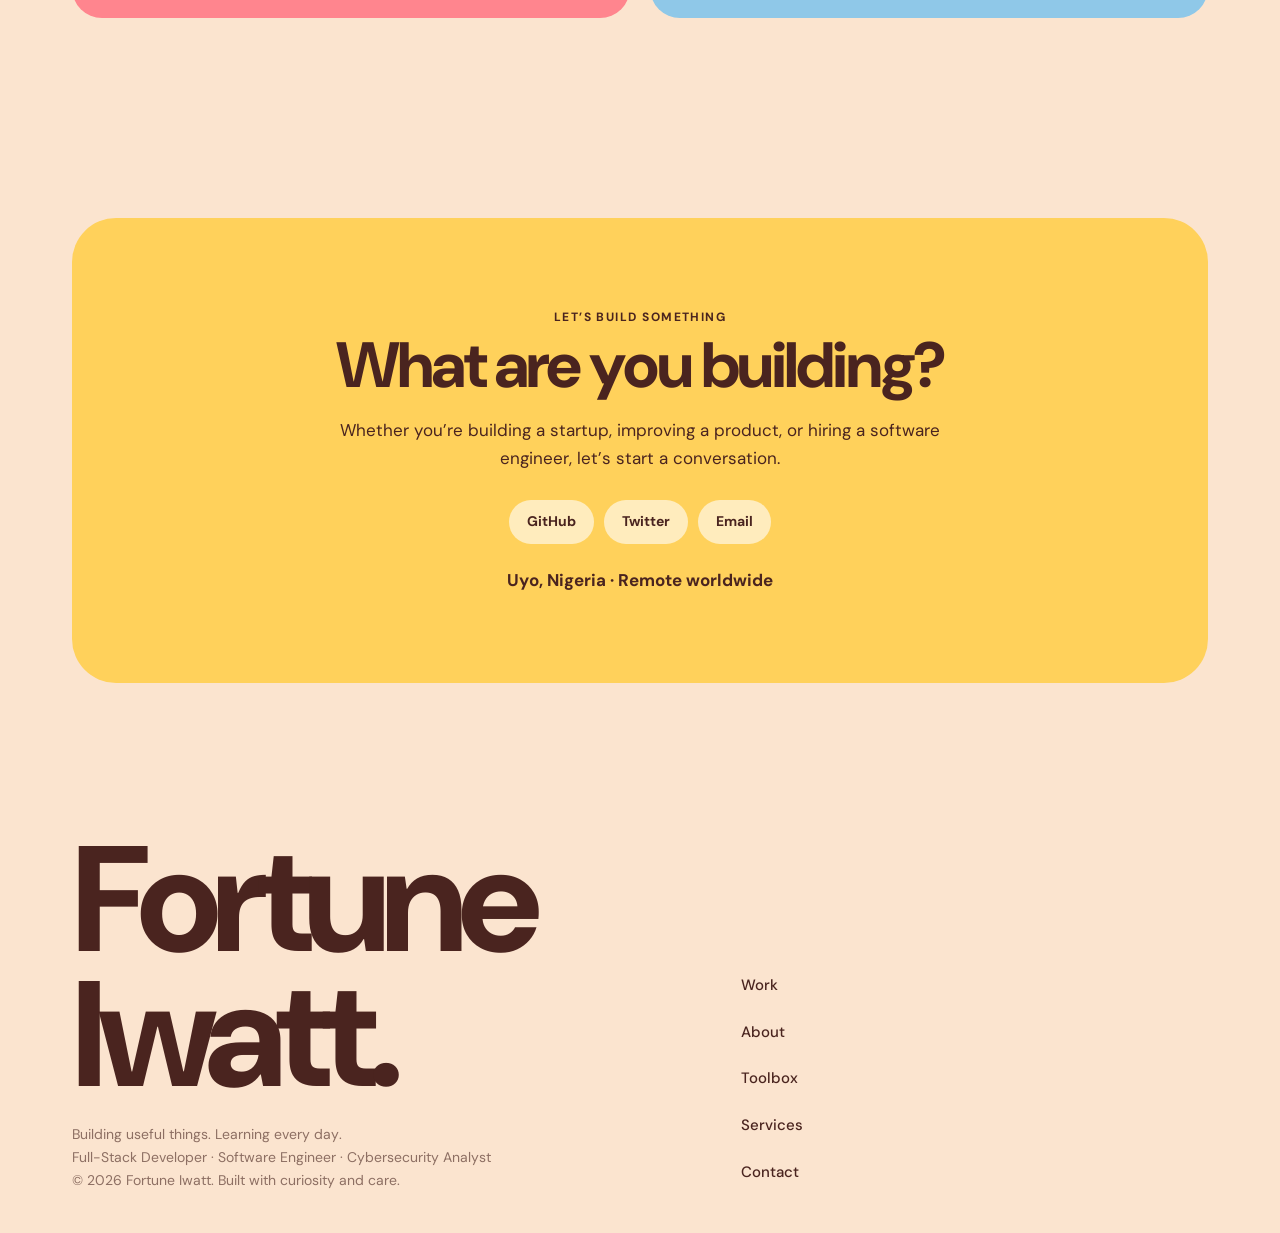
==== commit e4d277cc: "SEO update" ====
--- a/index.html
+++ b/index.html
@@ -3,29 +3,29 @@
 <head>
 <meta charset="utf-8">
 <meta name="viewport" content="width=device-width, initial-scale=1, viewport-fit=cover">
-<title>Fortune | Full-Stack Developer in Uyo, Nigeria</title>
-<meta name="description" content="Full-stack developer in Uyo, Nigeria building business websites, e-commerce, payment integrations, web apps and AI products. Open to remote work.">
-<meta name="author" content="Fortune">
+<title>Fortune Iwatt | Full-Stack Developer in Uyo, Nigeria</title>
+<meta name="description" content="Fortune Iwatt is a full-stack developer in Uyo, Nigeria building websites, e-commerce, payment integrations, web apps and AI products. Open to remote work.">
+<meta name="author" content="Fortune Iwatt">
 <meta name="robots" content="index, follow, max-image-preview:large, max-snippet:-1, max-video-preview:-1">
 <meta name="theme-color" content="#FBE4CF">
 <link rel="canonical" href="https://devfortuneportfolio.vercel.app/">
 <meta property="og:type" content="website">
-<meta property="og:site_name" content="Fortune">
+<meta property="og:site_name" content="Fortune Iwatt">
 <meta property="og:locale" content="en_US">
-<meta property="og:title" content="Fortune | Full-Stack Developer in Uyo, Nigeria">
-<meta property="og:description" content="Full-stack developer in Uyo, Nigeria building business websites, e-commerce, payment integrations, web apps and AI products. Open to remote work.">
+<meta property="og:title" content="Fortune Iwatt | Full-Stack Developer in Uyo, Nigeria">
+<meta property="og:description" content="Fortune Iwatt is a full-stack developer in Uyo, Nigeria building websites, e-commerce, payment integrations, web apps and AI products. Open to remote work.">
 <meta property="og:url" content="https://devfortuneportfolio.vercel.app/">
 <meta property="og:image" content="https://devfortuneportfolio.vercel.app/images/og-image.png">
 <meta property="og:image:width" content="1200">
 <meta property="og:image:height" content="630">
-<meta property="og:image:alt" content="Fortune, full-stack developer and software engineer in Uyo, Nigeria">
+<meta property="og:image:alt" content="Fortune Iwatt, full-stack developer and software engineer in Uyo, Nigeria">
 <meta name="twitter:card" content="summary_large_image">
 <meta name="twitter:site" content="@iwattfortune">
 <meta name="twitter:creator" content="@iwattfortune">
-<meta name="twitter:title" content="Fortune | Full-Stack Developer in Uyo, Nigeria">
-<meta name="twitter:description" content="Full-stack developer in Uyo, Nigeria building business websites, e-commerce, payment integrations, web apps and AI products. Open to remote work.">
+<meta name="twitter:title" content="Fortune Iwatt | Full-Stack Developer in Uyo, Nigeria">
+<meta name="twitter:description" content="Fortune Iwatt is a full-stack developer in Uyo, Nigeria building websites, e-commerce, payment integrations, web apps and AI products. Open to remote work.">
 <meta name="twitter:image" content="https://devfortuneportfolio.vercel.app/images/og-image.png">
-<meta name="twitter:image:alt" content="Fortune, full-stack developer and software engineer in Uyo, Nigeria">
+<meta name="twitter:image:alt" content="Fortune Iwatt, full-stack developer and software engineer in Uyo, Nigeria">
 <script type="application/ld+json">
 {
   "@context": "https://schema.org",
@@ -34,8 +34,8 @@
       "@type": "WebSite",
       "@id": "https://devfortuneportfolio.vercel.app/#website",
       "url": "https://devfortuneportfolio.vercel.app/",
-      "name": "Fortune | Full-Stack Developer",
-      "description": "Full-stack developer in Uyo, Nigeria building business websites, e-commerce, payment integrations, web apps and AI products. Open to remote work.",
+      "name": "Fortune Iwatt | Full-Stack Developer",
+      "description": "Fortune Iwatt is a full-stack developer in Uyo, Nigeria building websites, e-commerce, payment integrations, web apps and AI products. Open to remote work.",
       "inLanguage": "en",
       "publisher": {
         "@id": "https://devfortuneportfolio.vercel.app/#person"
@@ -44,8 +44,9 @@
     {
       "@type": "Person",
       "@id": "https://devfortuneportfolio.vercel.app/#person",
-      "name": "Fortune",
+      "name": "Fortune Iwatt",
       "alternateName": [
+        "Fortune",
         "fortuneiwatt",
         "iwattfortune"
       ],
@@ -83,7 +84,7 @@
     {
       "@type": "ProfessionalService",
       "@id": "https://devfortuneportfolio.vercel.app/#service",
-      "name": "Fortune: Web and Software Development",
+      "name": "Fortune Iwatt: Web and Software Development",
       "url": "https://devfortuneportfolio.vercel.app/",
       "image": "https://devfortuneportfolio.vercel.app/images/og-image.png",
       "description": "Freelance full-stack web and software development for businesses: websites, e-commerce, payment integrations, APIs, AI-powered applications and security-aware engineering.",
@@ -192,7 +193,7 @@
 </head>
 <body>
 <header><div class="wrap bar">
-<a class="logo" href="#home">Fortune.</a>
+<a class="logo" href="#home">Fortune Iwatt.</a>
 <span class="avail"><i class="dot"></i><span class="t">Open to remote work</span></span>
 <nav class="top" id="nav"><a href="#work">Work</a><a href="#about">About</a><a href="#toolbox">Toolbox</a><a href="#services">Services</a><a class="hi" href="#contact">Contact</a></nav>
 <button class="tbtn" id="theme" aria-label="Toggle dark mode">◐</button>
@@ -205,15 +206,15 @@
 <div class="hg">
 <div>
 <p class="meta">Hey, I’m</p>
-<h1>Fortune.<small>Full-Stack Developer, Software Engineer & Cybersecurity Analyst.</small></h1>
+<h1>Fortune Iwatt.<small>Full-Stack Developer, Software Engineer & Cybersecurity Analyst.</small></h1>
 <p class="lede" style="margin-top:0">I turn ideas into functional, secure and scalable digital products. From the first pixel to the backend architecture, I build software that solves real problems.</p>
 <p class="meta" style="margin-top:18px">Uyo, Nigeria · Open to remote opportunities worldwide</p>
 <div class="cta"><a class="btn d" href="#work">Explore my work</a><a class="btn" href="#contact">Let’s talk</a></div>
 </div>
-<div class="pw"><div class="portrait"><img src="images/potrait.jpg" alt="Portrait of Fortune" width="800" height="1000"></div>
-</div>
-</div>
-<div class="photo" style="margin-top:56px"><img src="images/laptopb.jpg" alt="Fortune working at a laptop" width="1600" height="800"><em>Building, learning, and shipping.</em></div>
+<div class="pw"><div class="portrait"><img src="images/potrait.jpg" alt="Portrait of Fortune Iwatt" width="800" height="1000"></div>
+</div>
+</div>
+<div class="photo" style="margin-top:56px"><img src="images/laptopb.jpg" alt="Fortune Iwatt working at a laptop" width="1600" height="800"><em>Building, learning, and shipping.</em></div>
 <div class="row">
 <div class="code"><div class="tab">fortune.ts</div><pre><span class="k">const</span> fortune = {
   role: <span class="s">"software engineer"</span>,
@@ -230,8 +231,8 @@
 
 <section id="about"><div class="wrap"><div class="about card">
 <p class="eyebrow" style="color:var(--ci)">About me</p>
-<div class="ap"><img src="images/about.svg" alt="Black-and-white portrait of Fortune" width="600" height="600"></div>
-<h2>I’m Fortune.</h2>
+<div class="ap"><img src="images/about.svg" alt="Black-and-white portrait of Fortune Iwatt" width="600" height="600"></div>
+<h2>I’m Fortune Iwatt.</h2>
 <p>I’m a software engineer based in Uyo, Nigeria, passionate about building useful, reliable and secure digital products.</p>
 <p>I enjoy turning ideas into real applications, from intuitive interfaces to backend systems, databases, APIs and the infrastructure that keeps everything running. My interests span full-stack development, AI-powered applications and cybersecurity.</p>
 <p>Great software should not only work. It should be thoughtful, secure, maintainable and useful to the people who depend on it.</p>
@@ -272,7 +273,7 @@
 </div></div></section>
 </main>
 
-<footer><div class="wrap"><div><div class="big2">Fortune.</div><small>Building useful things. Learning every day.<br>Full-Stack Developer · Software Engineer · Cybersecurity Analyst<br>© 2026 Fortune. Built with curiosity and care.</small></div>
+<footer><div class="wrap"><div><div class="big2">Fortune Iwatt.</div><small>Building useful things. Learning every day.<br>Full-Stack Developer · Software Engineer · Cybersecurity Analyst<br>© 2026 Fortune Iwatt. Built with curiosity and care.</small></div>
 <nav><a href="#work">Work</a><a href="#about">About</a><a href="#toolbox">Toolbox</a><a href="#services">Services</a><a href="#contact">Contact</a></nav></div></footer>
 
 <script src="js/main.js" defer></script>
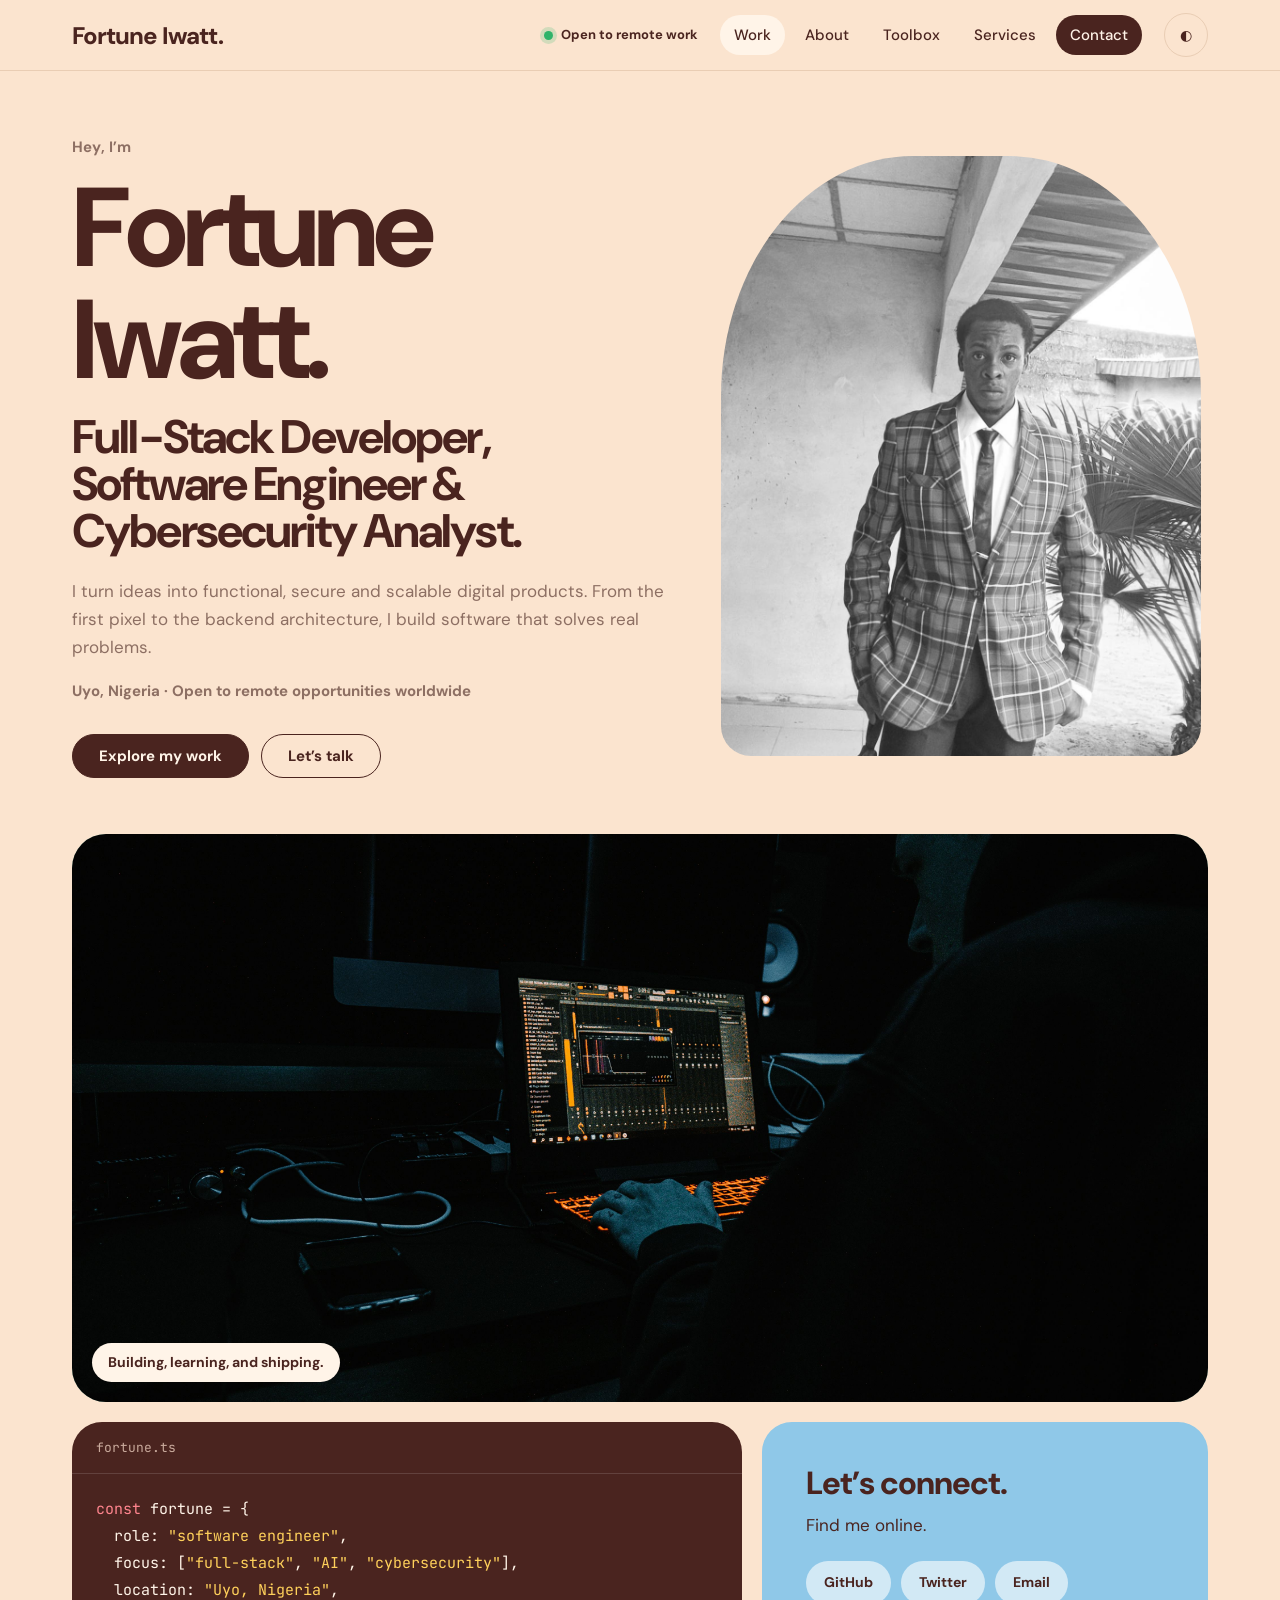
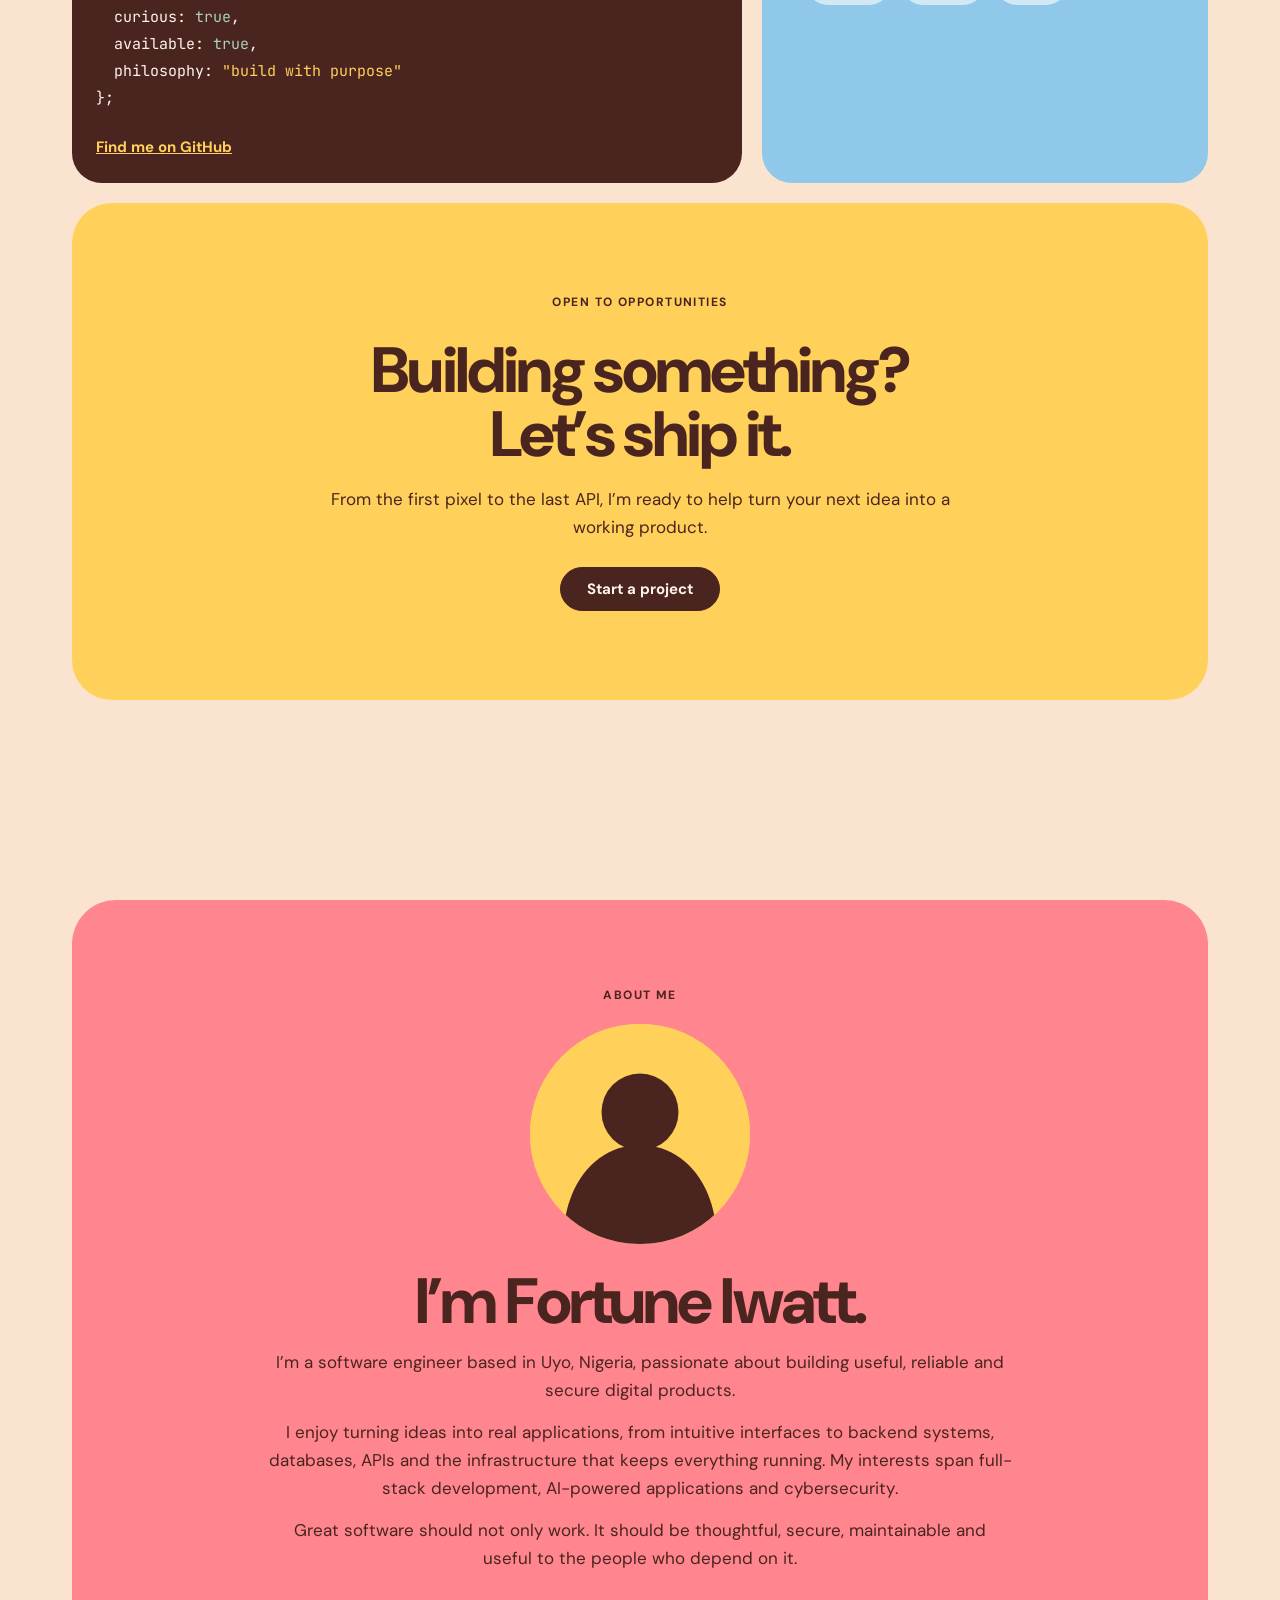
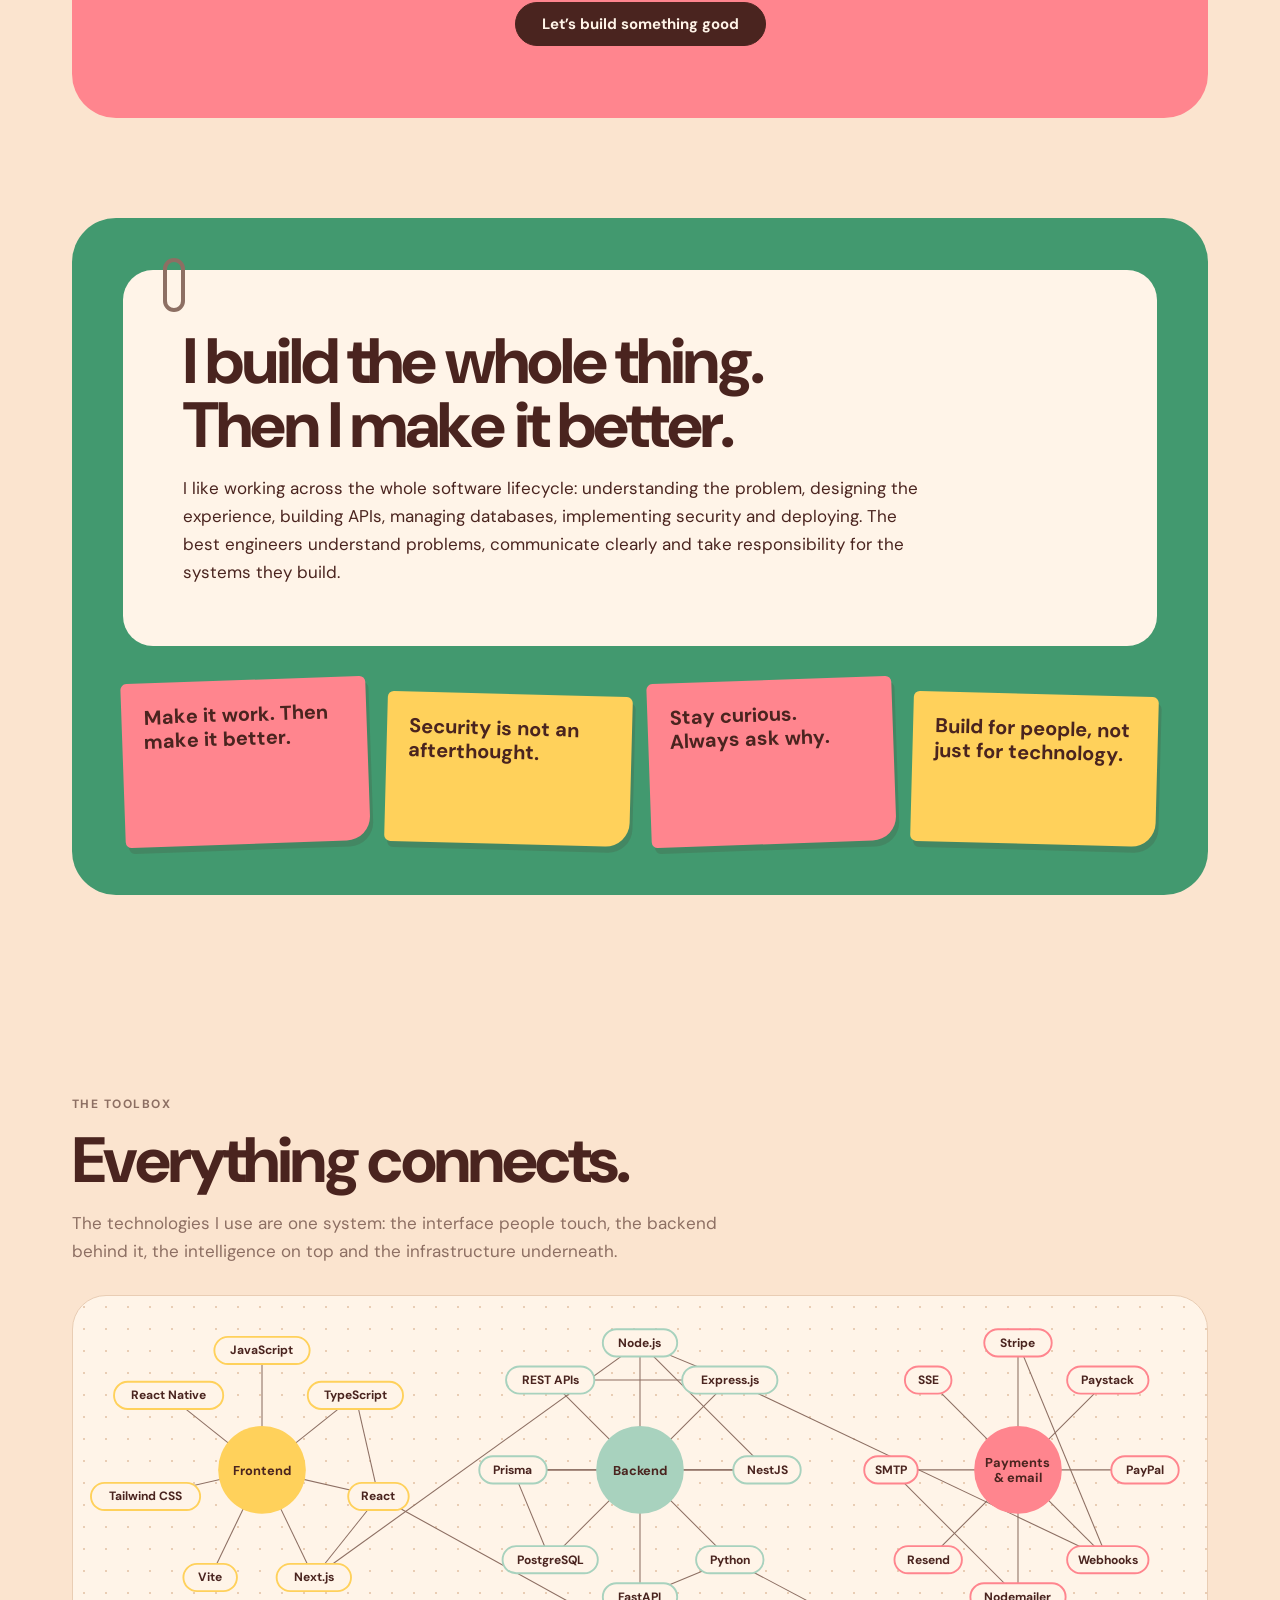
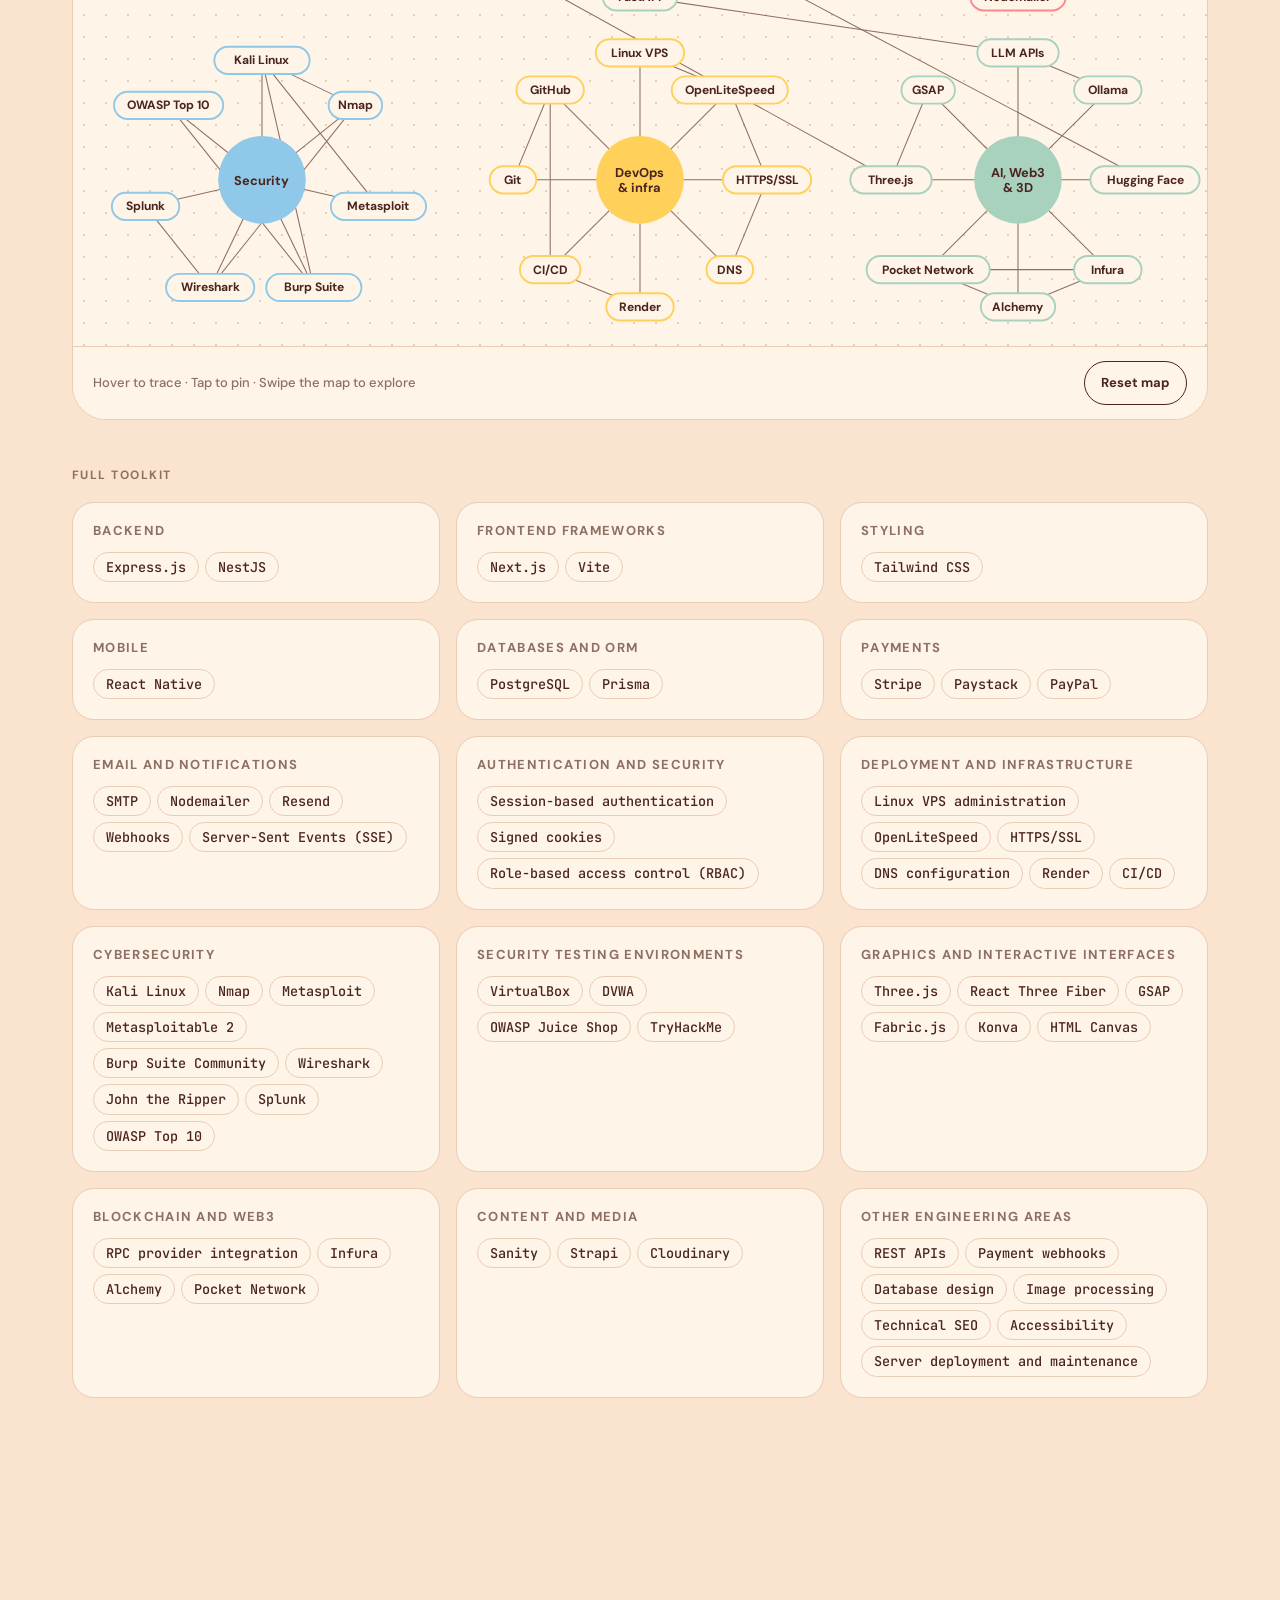
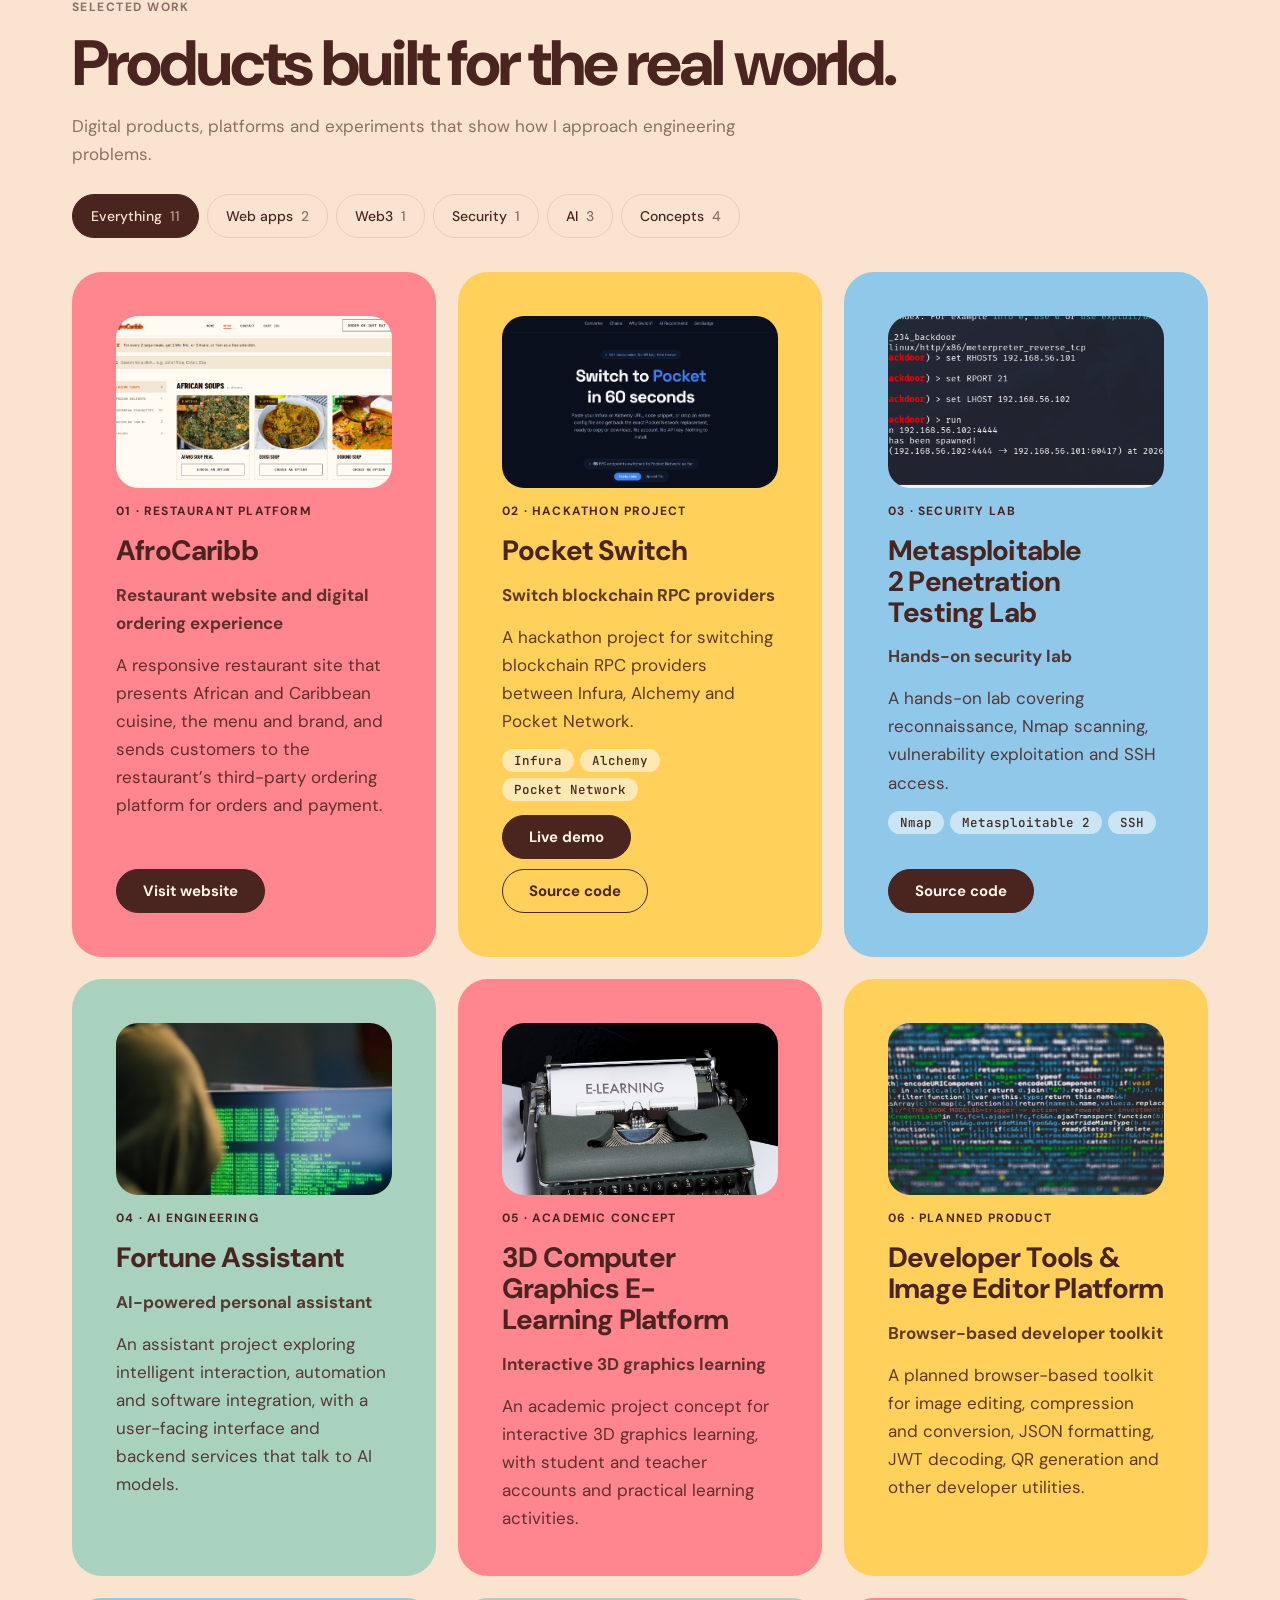
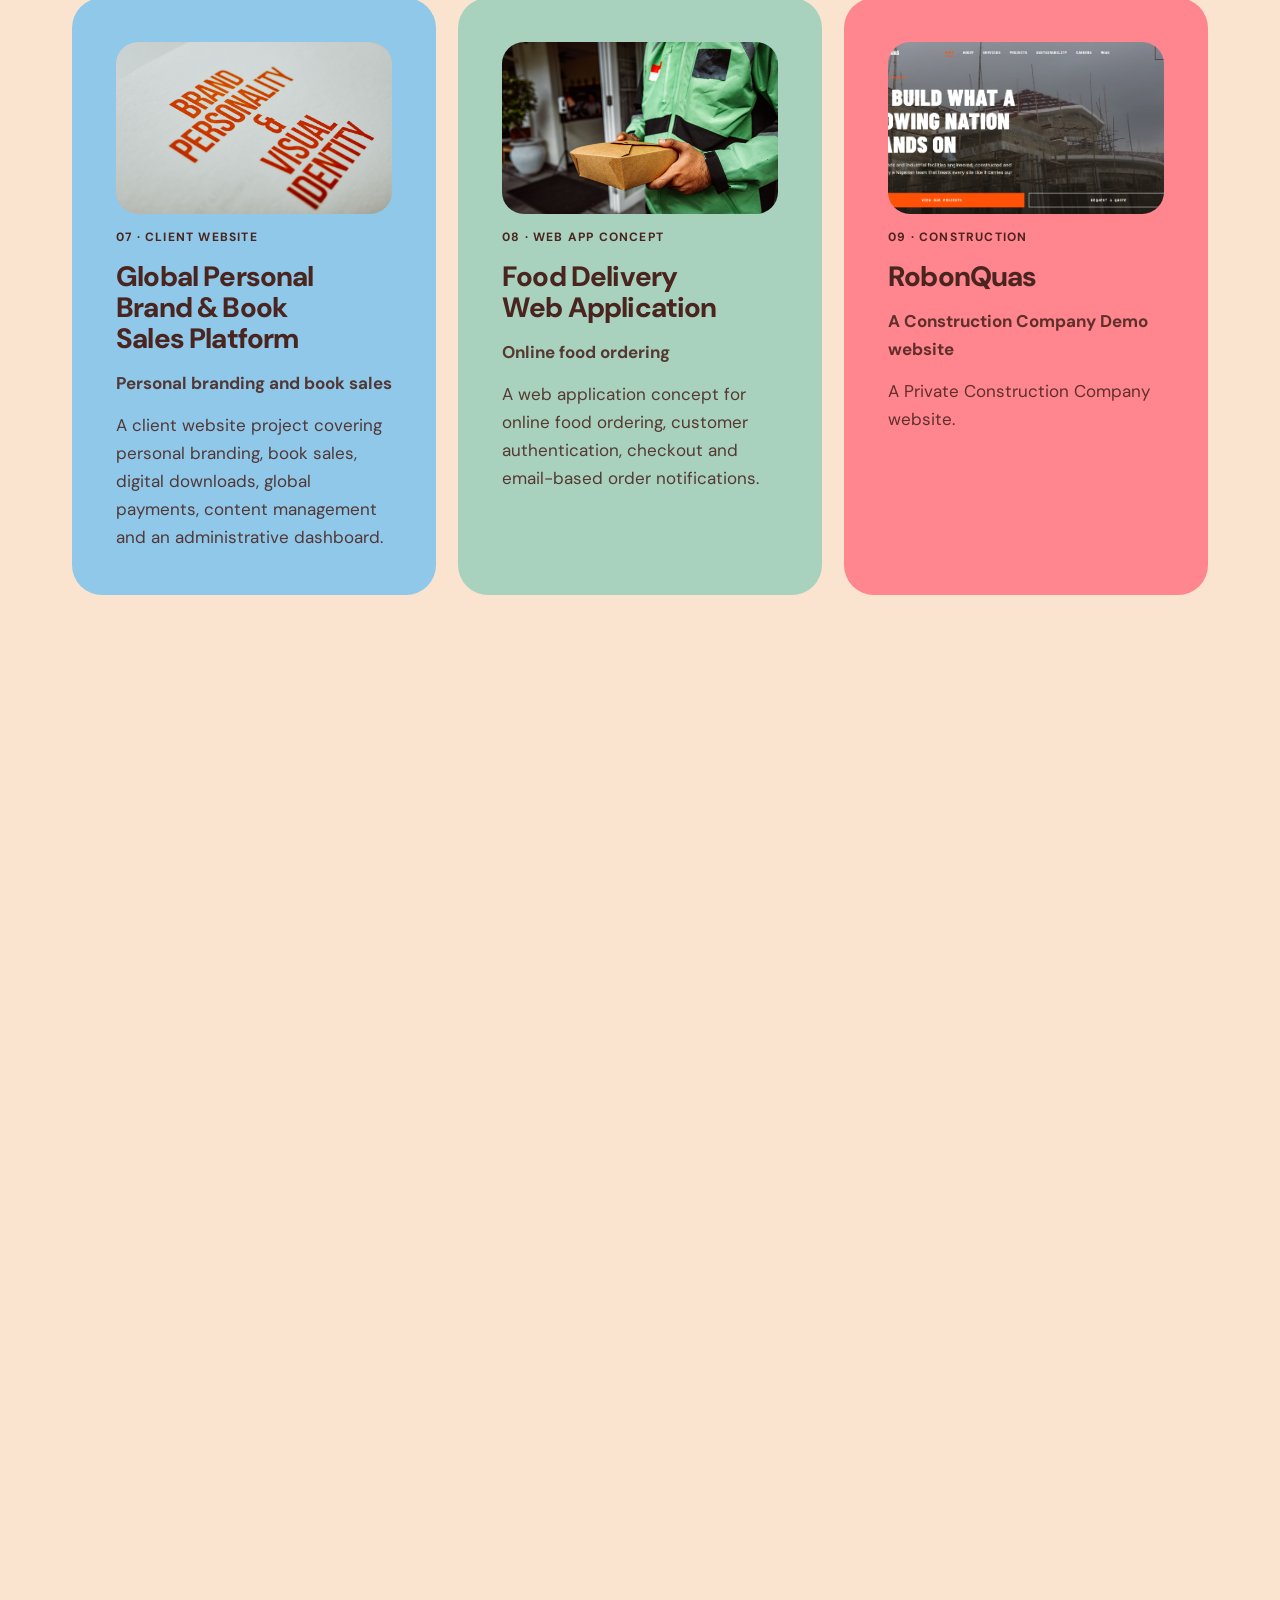
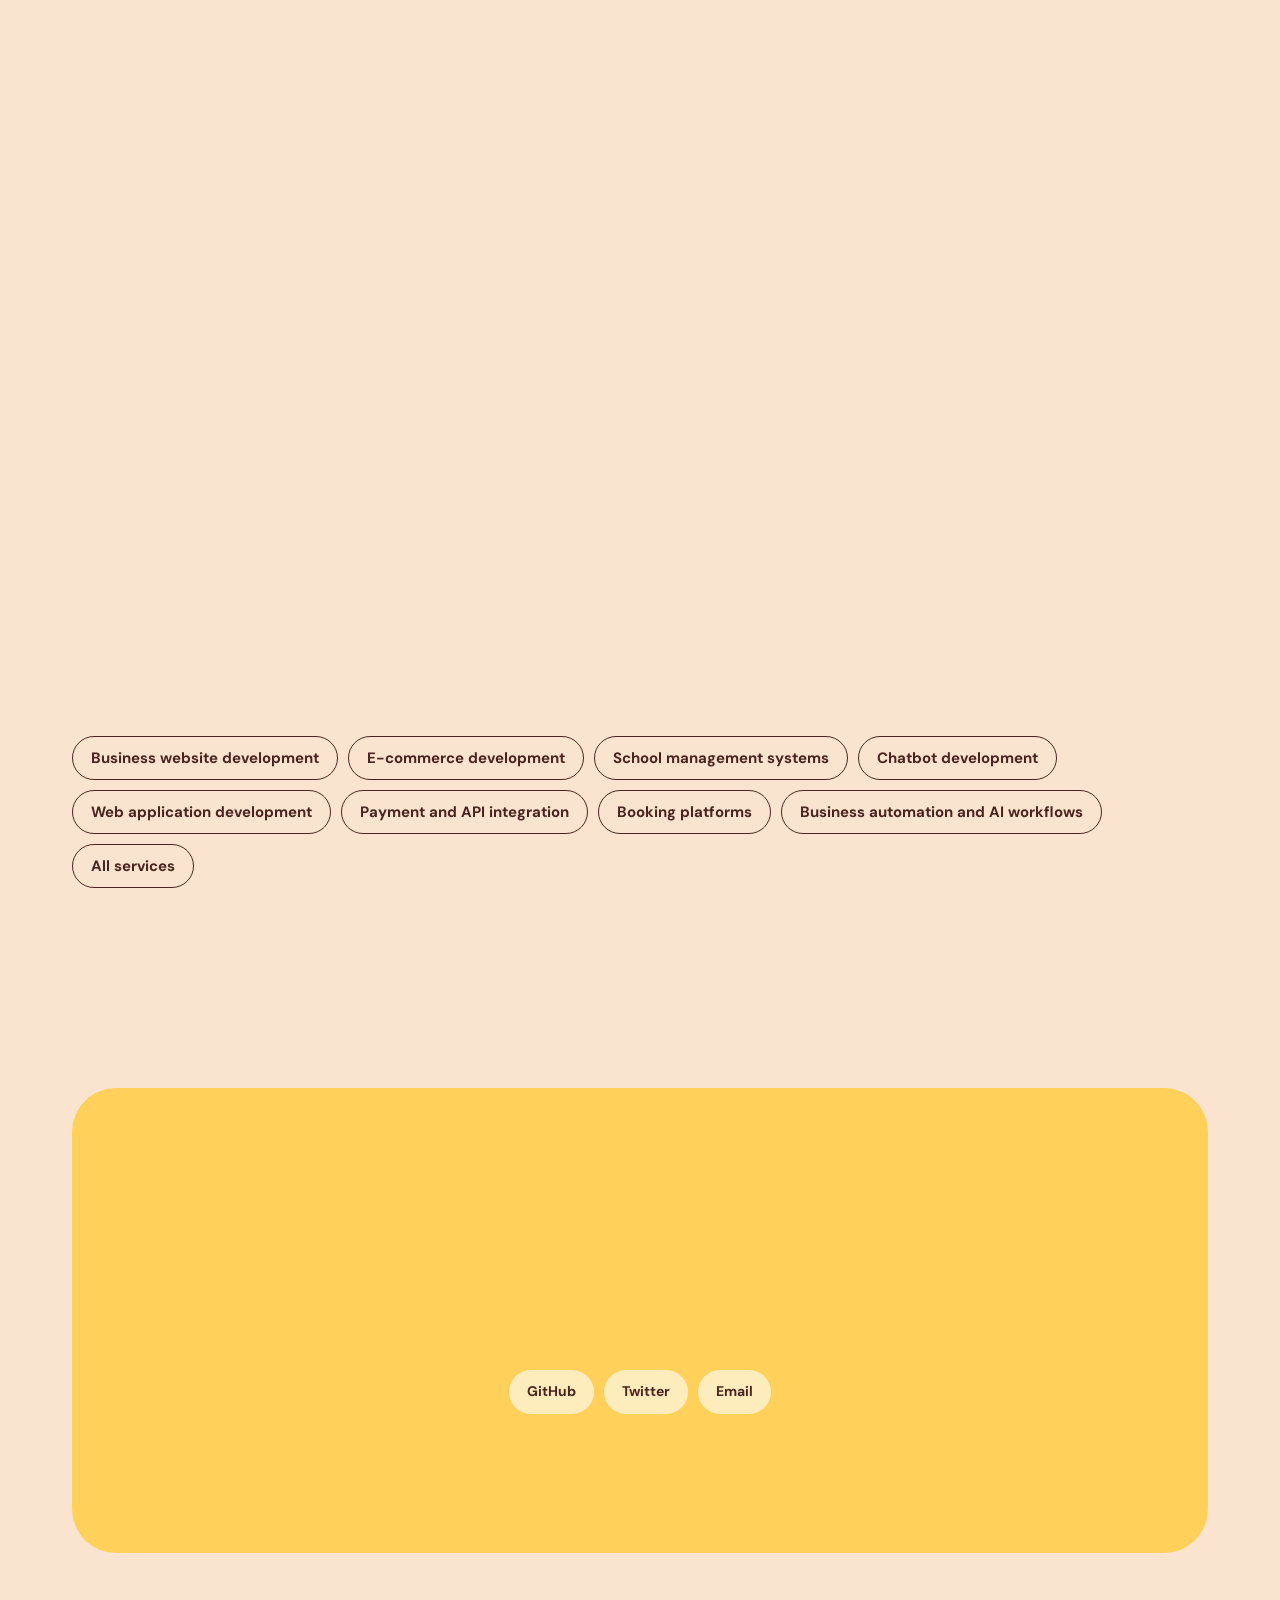
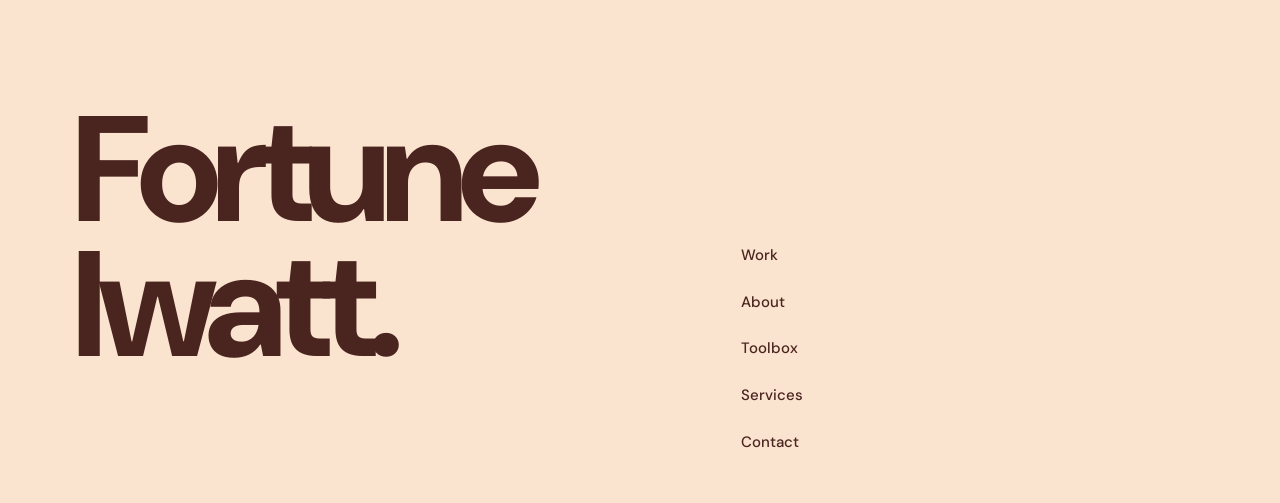
==== commit be386660: "updated" ====
--- a/index.html
+++ b/index.html
@@ -262,6 +262,7 @@
 <p class="eyebrow">Services</p><h2>Intelligence with a purpose.</h2>
 <p class="lede">I help turn ideas into working digital products through thoughtful engineering and practical problem-solving.</p>
 <div class="sgrid" id="sg"><noscript><article class="card" style="background:var(--surface)"><h3>Full-stack web development</h3><p>Responsive web apps with modern frontends, reliable backends, databases and deployment.</p><ul><li>Frontend</li><li>Backend</li><li>APIs</li><li>Databases</li><li>Authentication</li><li>Deployment</li></ul></article><article class="card" style="background:var(--surface)"><h3>Software engineering</h3><p>Maintainable systems with clean architecture and long-term scalability in mind.</p><ul><li>Architecture</li><li>Integration</li><li>Performance</li><li>Testing</li><li>Maintenance</li></ul></article><article class="card" style="background:var(--surface)"><h3>AI-powered applications</h3><p>Intelligent features through AI APIs, language models and automation workflows.</p><ul><li>AI assistants</li><li>LLM features</li><li>Automation</li><li>Document processing</li></ul></article><article class="card" style="background:var(--surface)"><h3>Cybersecurity-aware development</h3><p>Security built into the architecture, implementation and deployment.</p><ul><li>Secure authentication</li><li>Access control</li><li>API security</li><li>Input validation</li><li>Basic security testing</li></ul></article></noscript></div>
+<p class="eyebrow" style="margin-top:40px">Explore each service</p><ul class="svl"><li><a href="/services/website-development/">Business website development</a></li><li><a href="/services/ecommerce-development/">E-commerce development</a></li><li><a href="/services/school-management-systems/">School management systems</a></li><li><a href="/services/chatbot-development/">Chatbot development</a></li><li><a href="/services/web-application-development/">Web application development</a></li><li><a href="/services/payment-api-integration/">Payment and API integration</a></li><li><a href="/services/booking-platforms/">Booking platforms</a></li><li><a href="/services/business-automation/">Business automation and AI workflows</a></li><li><a href="/services/">All services</a></li></ul>
 </div></section>
 
 <section id="contact"><div class="wrap"><div class="contact">
--- a/css/styles.css
+++ b/css/styles.css
@@ -247,3 +247,45 @@
 @media(min-width:641px){.pw{--o:-28px}}
 @media(max-width:380px){.pw{--s:0px}.pw .fl:nth-of-type(n){font-size:10px;padding:4px 8px}}
 @media(prefers-reduced-motion:reduce){.pw .fl:nth-of-type(n){animation:none}}
+
+/* characters are drawn from data-c so search engines read each heading only once */
+.ch::before{content:attr(data-c)}
+
+
+/* ================= Service pages ================= */
+.sp-hero{padding-top:clamp(28px,5vw,64px);padding-bottom:clamp(24px,4vw,48px)}
+.crumbs{font-size:14px;font-weight:500;color:var(--mute);margin-bottom:22px}
+.crumbs a{text-decoration:none}.crumbs a:hover{text-decoration:underline}.crumbs span{margin:0 8px;opacity:.6}
+.sp h1{font-size:clamp(38px,6.4vw,84px);margin:8px 0 0;max-width:18ch}
+.sp .lede{font-size:clamp(17px,1.6vw,20px);max-width:62ch}
+.sp h2{font-size:clamp(28px,4vw,46px);margin-bottom:22px}
+.sp .cta{margin-top:28px}
+.two{display:grid;grid-template-columns:repeat(2,minmax(0,1fr));gap:20px}
+.two .card h2,.hub .card h2{font-size:clamp(24px,3vw,34px);margin:0 0 16px}
+.two ul{margin:0;padding:0;list-style:none;display:grid;gap:12px}
+.two li{position:relative;padding-left:30px}.two li::before{content:"✓";position:absolute;left:0;top:0;font-weight:800}
+.steps4{display:grid;grid-template-columns:repeat(4,minmax(0,1fr));gap:16px}
+.steps4 .card{padding:24px}.steps4 .n{font-size:13px;font-weight:700;letter-spacing:.1em;text-transform:uppercase;opacity:.7}
+.steps4 h3{margin:8px 0 10px;font-size:24px}
+.techl{list-style:none;margin:0;padding:0;display:flex;flex-wrap:wrap;gap:8px}
+.techl li{border:1px solid var(--line);background:var(--surface);border-radius:999px;padding:6px 14px;font:500 14px/1.5 var(--mono)}
+.rel{list-style:none;margin:0;padding:0;display:grid;gap:12px}
+.rel li{background:var(--surface);border:1px solid var(--line);border-radius:20px;padding:18px 22px}
+.rel b{display:block;font-size:18px}.rel span{color:var(--mute)}.rel a{font-weight:700;margin-left:6px}
+.faq details{border-top:1px solid var(--line);padding:18px 0}.faq details:last-of-type{border-bottom:1px solid var(--line)}
+.faq summary{cursor:pointer;font:700 19px var(--sans);list-style:none;display:flex;justify-content:space-between;gap:16px;min-height:44px;align-items:center}
+.faq summary::-webkit-details-marker{display:none}.faq summary::after{content:"+";font-size:26px;line-height:1;transition:transform .25s}
+.faq details[open] summary::after{transform:rotate(45deg)}.faq details p{color:var(--mute);margin-top:10px;max-width:68ch}
+.sp .big{margin-top:0}
+.hub{display:grid;grid-template-columns:repeat(2,minmax(0,1fr));gap:20px}
+.hub .card{display:flex;flex-direction:column;gap:12px}.hub .card h2{margin:0}.hub .card a.btn{align-self:flex-start;margin-top:auto}
+.svl{list-style:none;margin:0;padding:0;display:flex;flex-wrap:wrap;gap:10px}
+.svl a{display:inline-flex;align-items:center;min-height:44px;padding:0 18px;border:1.5px solid var(--ink);border-radius:999px;text-decoration:none;font-weight:700;font-size:15px}
+.svl a:hover{background:var(--ink);color:var(--bg)}
+@media(max-width:1000px){.steps4{grid-template-columns:repeat(2,minmax(0,1fr))}}
+@media(max-width:900px){.two,.hub{grid-template-columns:minmax(0,1fr)}}
+@media(max-width:640px){.steps4{grid-template-columns:minmax(0,1fr)}.sp h1{font-size:clamp(34px,10vw,44px)}}
+
+/* breadcrumb is a <nav>: keep it a wrapping text line, not the header's pill menu */
+.crumbs{display:block;line-height:1.7}
+.crumbs a,.crumbs a:hover{padding:0;border-radius:0;background:none}
